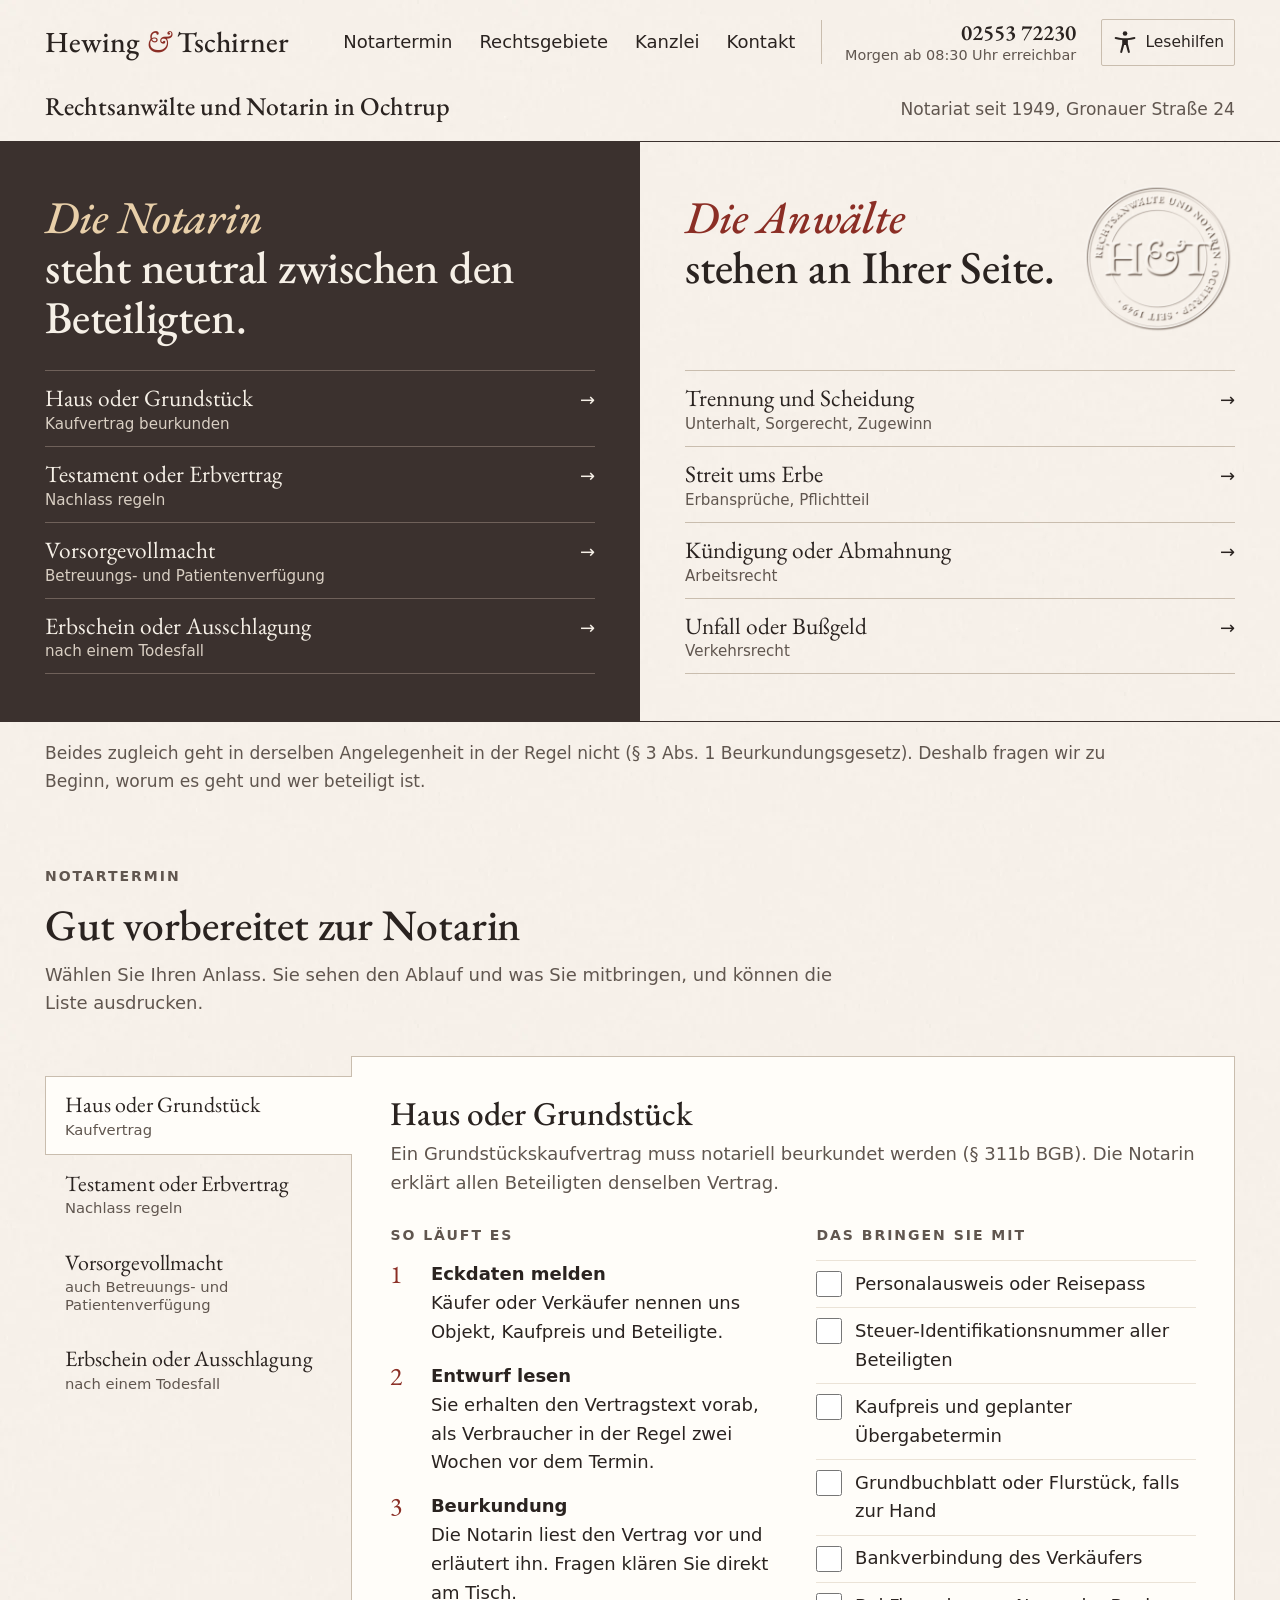
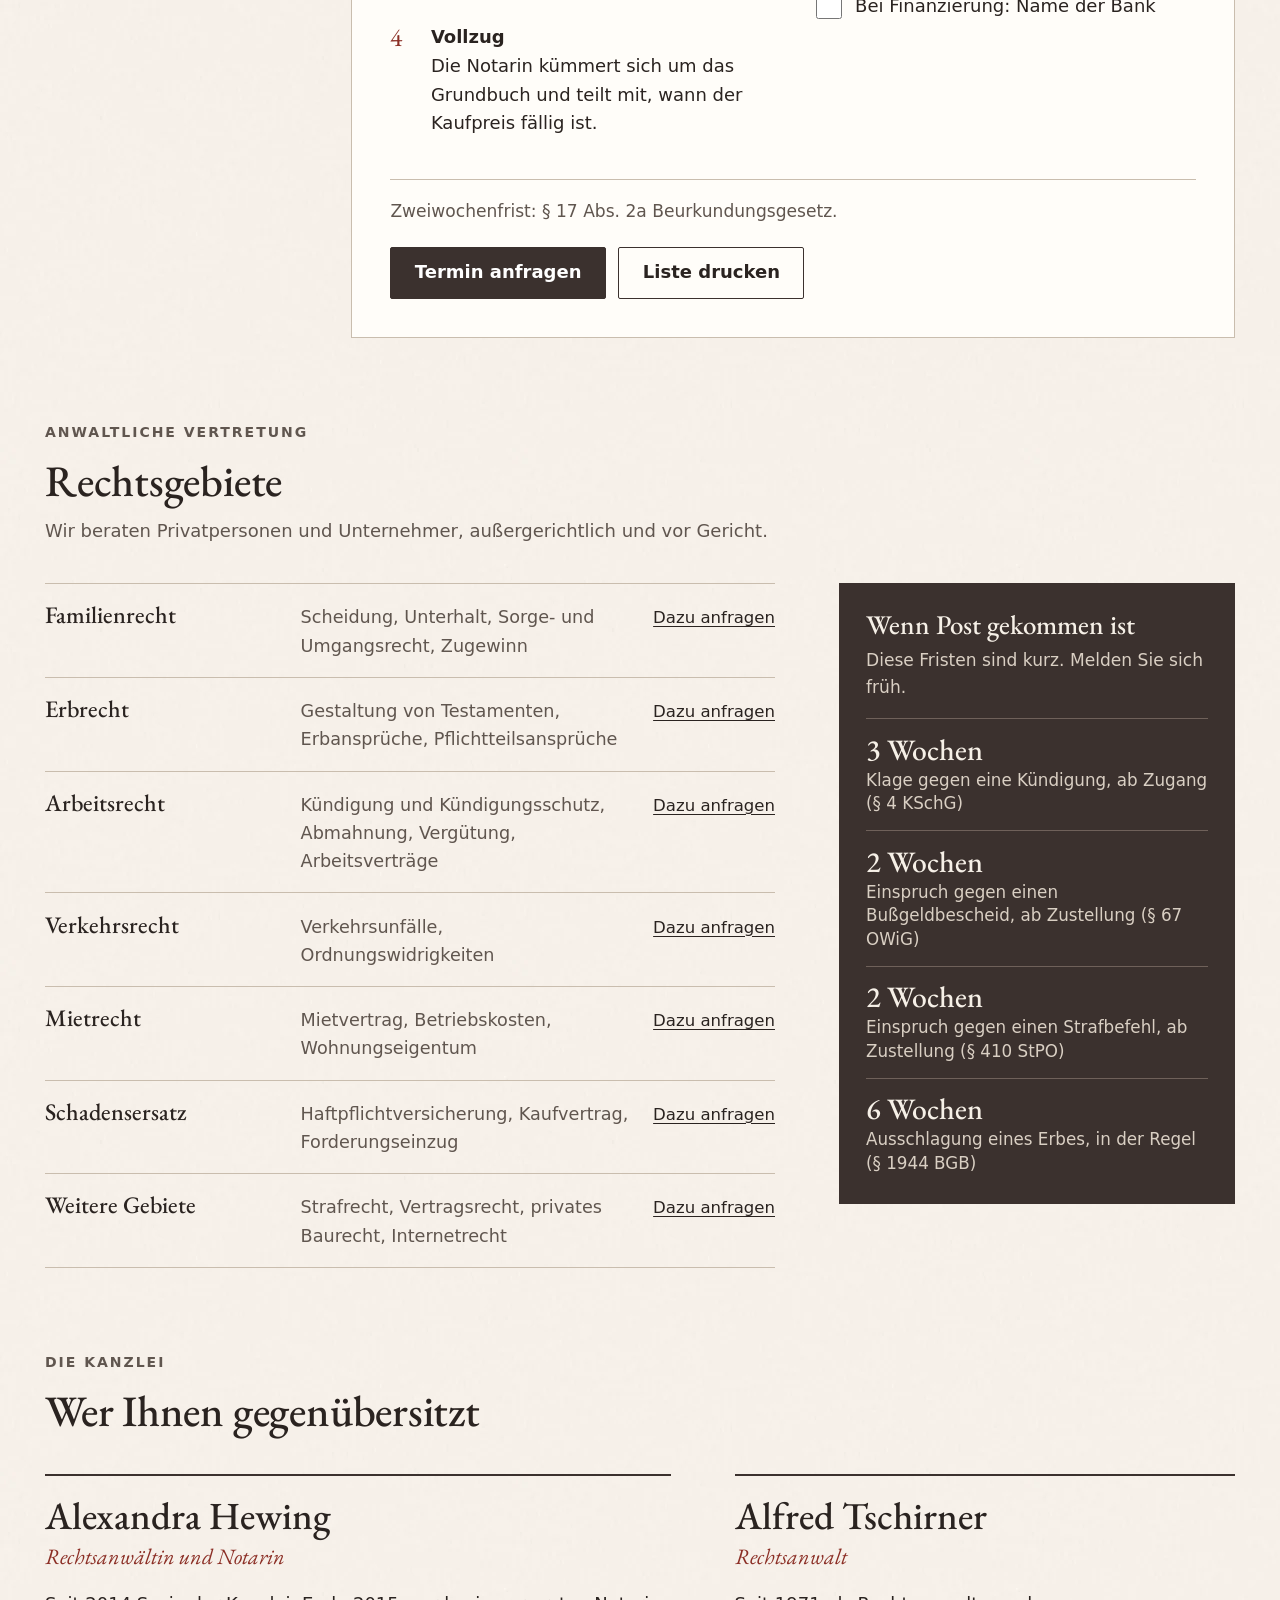
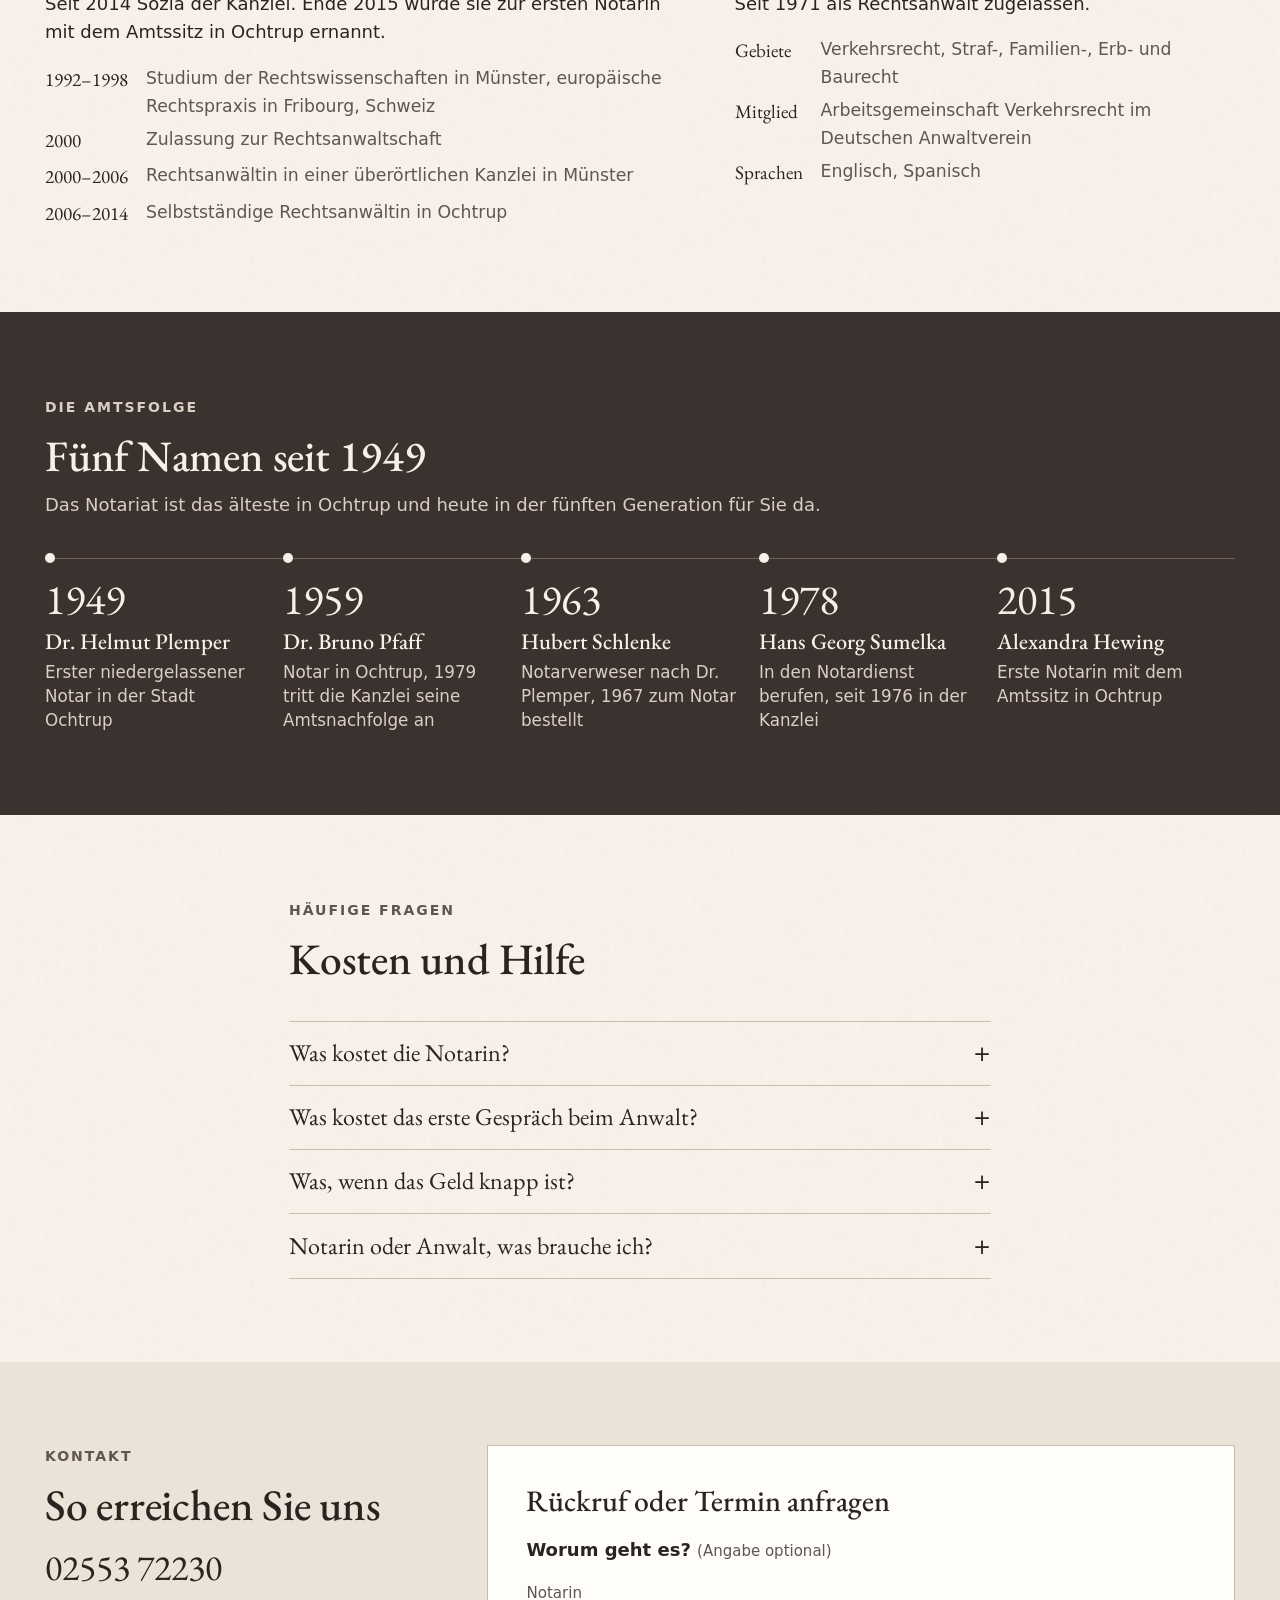
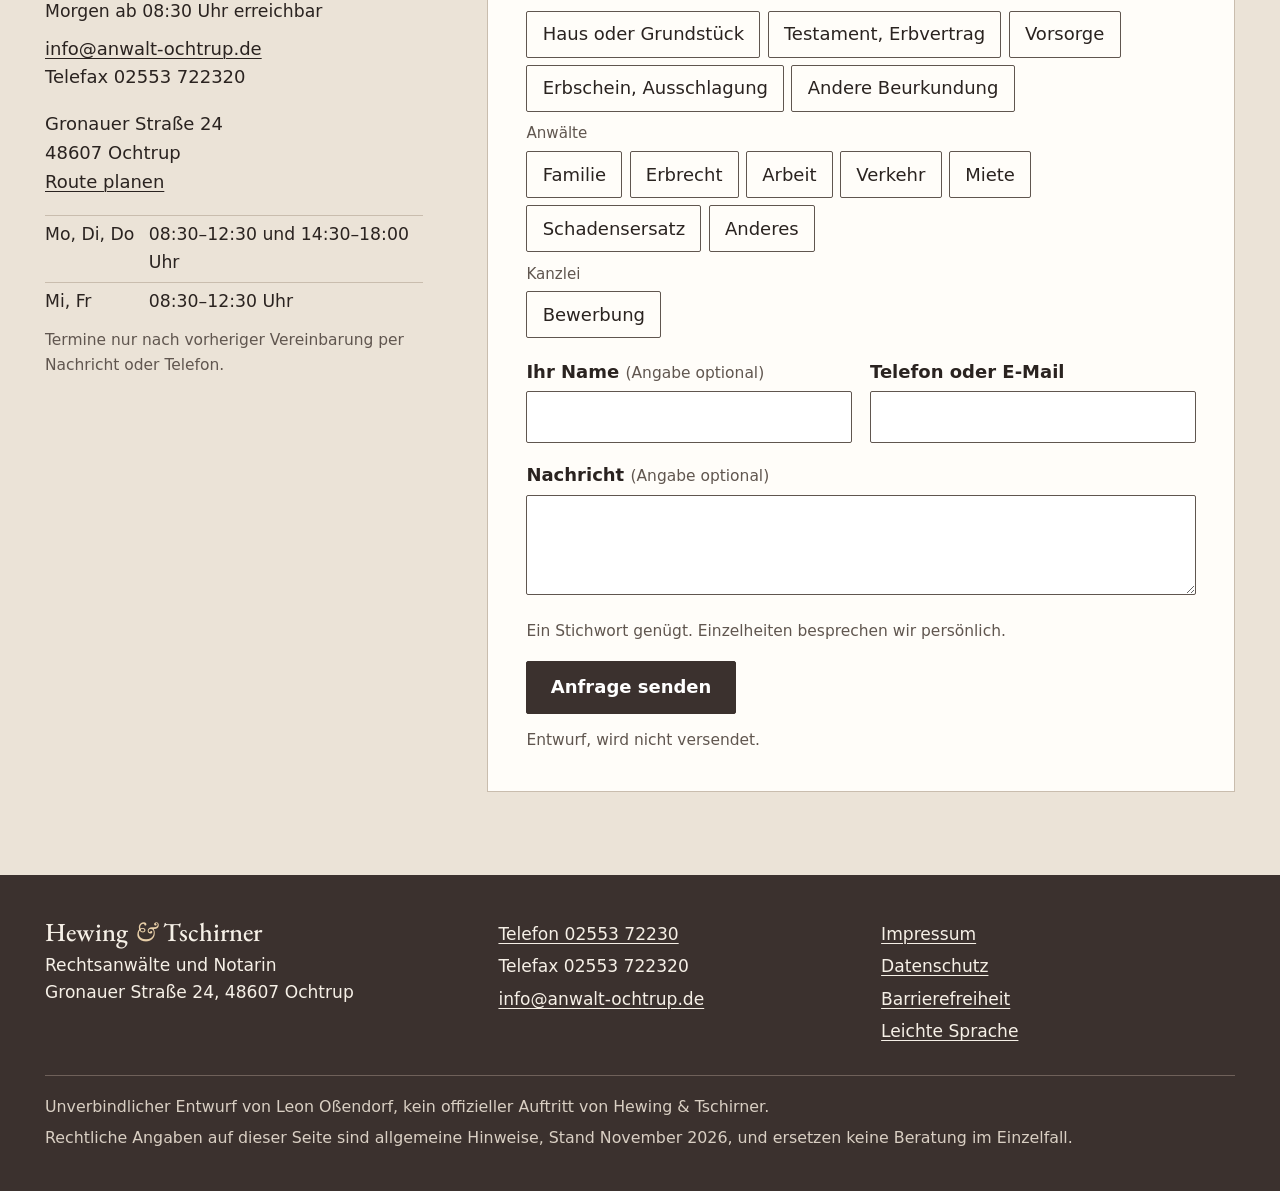
==== index.html @ 6baac864 "Entwurf Hewing & Tschirner Co-Authored-By: Claude Opus 5.5 <noreply@anthropic.com>" ====
<!doctype html>
<html lang="de-DE">
<head>
<meta charset="utf-8">
<meta name="viewport" content="width=device-width, initial-scale=1">
<title>Hewing &amp; Tschirner, Rechtsanwälte und Notarin in Ochtrup (Entwurf)</title>
<meta name="description" content="Unverbindlicher Website-Entwurf für Hewing und Tschirner, Rechtsanwälte und Notarin, Gronauer Straße 24 in Ochtrup.">
<meta name="robots" content="noindex,nofollow">
<link rel="icon" href="img/favicon.svg" type="image/svg+xml">
<link rel="preload" href="fonts/eb-garamond-var.woff2" as="font" type="font/woff2" crossorigin>
<link rel="stylesheet" href="css/site.css">
<script>document.documentElement.classList.add('js')</script>
</head>
<body>
<a class="skip" href="#inhalt">Zum Inhalt springen</a>
<header class="kopf">
  <div class="wrap kopf-innen">
    <a class="marke" href="#inhalt" aria-label="Hewing und Tschirner, zur Startseite">Hewing <i>&amp;</i> Tschirner</a>
    <button type="button" class="menu-knopf" aria-expanded="false" aria-controls="hauptmenue">Menü</button>
    <nav class="nav" id="hauptmenue" aria-label="Hauptmenü">
      <ul>
        <li><a href="#termin">Notartermin</a></li>
        <li><a href="#rechtsgebiete">Rechtsgebiete</a></li>
        <li><a href="#kanzlei">Kanzlei</a></li>
        <li><a href="#kontakt">Kontakt</a></li>
      </ul>
    </nav>
    <a class="kopf-kontakt" href="tel:+49255372230"><strong>02553 72230</strong><span data-status></span></a>
    <button type="button" class="hilfe-knopf" aria-expanded="false" aria-controls="lesehilfen" aria-label="Barrierefreiheit: Lesehilfen öffnen"><svg viewBox="0 0 24 24" aria-hidden="true" fill="currentColor"><circle cx="12" cy="4.2" r="2.1"/><path d="M3.6 7.3c-.5-.1-1 .2-1.1.7s.2 1 .7 1.1c2.2.6 4.3 1 6.2 1.1v3.3L7.6 21c-.1.5.2 1 .7 1.1.5.1 1-.2 1.1-.7l1.8-6.6h1.6l1.8 6.6c.1.5.6.8 1.1.7.5-.1.8-.6.7-1.1l-1.8-7.5v-3.3c1.9-.1 4-.5 6.2-1.1.5-.1.8-.6.7-1.1s-.6-.8-1.1-.7c-5.8 1.6-10.6 1.6-16.8 0z"/></svg><span class="wort klein">Lesehilfen</span></button>
  </div>
  <div class="hilfe-panel" id="lesehilfen" hidden>
    <h2>Lesehilfen</h2>
    <div class="hilfe-zeile"><span id="sg">Schriftgröße</span>
      <div class="stufen" role="group" aria-labelledby="sg">
        <button type="button" data-schrift="0" aria-pressed="true">A<span class="nur-vorleser"> normal</span></button>
        <button type="button" data-schrift="1" aria-pressed="false">A+<span class="nur-vorleser"> größer</span></button>
        <button type="button" data-schrift="2" aria-pressed="false">A++<span class="nur-vorleser"> am größten</span></button>
      </div>
    </div>
    <div class="hilfe-zeile"><span id="h1">Hoher Kontrast</span><button type="button" class="schalter" data-klasse="kontrast" aria-labelledby="h1" aria-pressed="false">Aus</button></div>
    <div class="hilfe-zeile"><span id="h2">Mehr Zeilenabstand</span><button type="button" class="schalter" data-klasse="luftig" aria-labelledby="h2" aria-pressed="false">Aus</button></div>
    <div class="hilfe-zeile"><span id="h3">Links hervorheben</span><button type="button" class="schalter" data-klasse="links" aria-labelledby="h3" aria-pressed="false">Aus</button></div>
    <div class="hilfe-zeile"><span id="h4">Bewegungen aus</span><button type="button" class="schalter" data-klasse="ruhig" aria-labelledby="h4" aria-pressed="false">Aus</button></div>
    <div class="hilfe-zeile"><span id="h5">Vorlesen</span><button type="button" class="schalter" data-vorlesen aria-labelledby="h5" aria-pressed="false">Aus</button></div>
    <div class="hilfe-links">
      <a href="leichte-sprache.html">Leichte Sprache</a>
      <a href="barrierefreiheit.html">Erklärung zur Barrierefreiheit</a>
    </div>
  </div>
</header>
<main id="inhalt" tabindex="-1">

<section aria-labelledby="start-h">
  <div class="wrap hero-kopf">
    <h1 id="start-h">Rechtsanwälte und Notarin in Ochtrup</h1>
    <p>Notariat seit 1949, Gronauer Straße 24</p>
  </div>
  <div class="tueren">
    <div class="tuer tuer-notarin">
      <h2><span class="rolle">Die Notarin</span> <span>steht neutral zwischen den Beteiligten.</span></h2>
      <ul class="wege">
        <li><a href="#termin" data-merkblatt="haus">Haus oder Grundstück<small>Kaufvertrag beurkunden</small></a></li>
        <li><a href="#termin" data-merkblatt="testament">Testament oder Erbvertrag<small>Nachlass regeln</small></a></li>
        <li><a href="#termin" data-merkblatt="vorsorge">Vorsorgevollmacht<small>Betreuungs- und Patientenverfügung</small></a></li>
        <li><a href="#termin" data-merkblatt="erbschein">Erbschein oder Ausschlagung<small>nach einem Todesfall</small></a></li>
      </ul>
    </div>
    <div class="tuer tuer-anwaelte">
      <img class="praegung" src="img/praegung.webp" alt="" width="640" height="640">
      <h2><span class="rolle">Die Anwälte</span> <span>stehen an Ihrer Seite.</span></h2>
      <ul class="wege">
        <li><a href="#g-familie">Trennung und Scheidung<small>Unterhalt, Sorgerecht, Zugewinn</small></a></li>
        <li><a href="#g-erbrecht">Streit ums Erbe<small>Erbansprüche, Pflichtteil</small></a></li>
        <li><a href="#g-arbeit">Kündigung oder Abmahnung<small>Arbeitsrecht</small></a></li>
        <li><a href="#g-verkehr">Unfall oder Bußgeld<small>Verkehrsrecht</small></a></li>
      </ul>
    </div>
  </div>
  <div class="wrap hero-fuss">
    <p>Beides zugleich geht in derselben Angelegenheit in der Regel nicht (§&nbsp;3 Abs.&nbsp;1 Beurkundungsgesetz). Deshalb fragen wir zu Beginn, worum es geht und wer beteiligt ist.</p>
  </div>
</section>

<section class="abschnitt" id="termin" aria-labelledby="termin-h" style="padding-top:clamp(2.2rem,4vw,3.4rem)">
  <div class="wrap">
    <div class="kopfzeile" data-zeigen>
      <p class="ueber">Notartermin</p>
      <h2 id="termin-h">Gut vorbereitet zur Notarin</h2>
      <p class="leise">Wählen Sie Ihren Anlass. Sie sehen den Ablauf und was Sie mitbringen, und können die Liste ausdrucken.</p>
    </div>
    <div class="termin" data-zeigen>
      <div class="reiter" role="tablist" aria-label="Anlass wählen" aria-orientation="vertical"><button type="button" role="tab" id="tab-haus" data-blatt="haus" aria-controls="blatt-haus" aria-selected="true">Haus oder Grundstück<small>Kaufvertrag</small></button><button type="button" role="tab" id="tab-testament" data-blatt="testament" aria-controls="blatt-testament" aria-selected="false">Testament oder Erbvertrag<small>Nachlass regeln</small></button><button type="button" role="tab" id="tab-vorsorge" data-blatt="vorsorge" aria-controls="blatt-vorsorge" aria-selected="false">Vorsorgevollmacht<small>auch Betreuungs- und Patientenverfügung</small></button><button type="button" role="tab" id="tab-erbschein" data-blatt="erbschein" aria-controls="blatt-erbschein" aria-selected="false">Erbschein oder Ausschlagung<small>nach einem Todesfall</small></button></div>
      <div><div class="blatt" id="blatt-haus" role="tabpanel" aria-labelledby="tab-haus" tabindex="0">
      <div class="druck-kopf"><b>Hewing &amp; Tschirner</b>Rechtsanwälte und Notarin, Gronauer Straße 24, 48607 Ochtrup, Telefon 02553 72230</div>
      <h3>Haus oder Grundstück</h3>
      <p class="leise">Ein Grundstückskaufvertrag muss notariell beurkundet werden (§ 311b BGB). Die Notarin erklärt allen Beteiligten denselben Vertrag.</p>
      <div class="blatt-teil">
        <div><h4>So läuft es</h4><ol class="schritte"><li><span><b>Eckdaten melden</b> Käufer oder Verkäufer nennen uns Objekt, Kaufpreis und Beteiligte.</span></li><li><span><b>Entwurf lesen</b> Sie erhalten den Vertragstext vorab, als Verbraucher in der Regel zwei Wochen vor dem Termin.</span></li><li><span><b>Beurkundung</b> Die Notarin liest den Vertrag vor und erläutert ihn. Fragen klären Sie direkt am Tisch.</span></li><li><span><b>Vollzug</b> Die Notarin kümmert sich um das Grundbuch und teilt mit, wann der Kaufpreis fällig ist.</span></li></ol></div>
        <div><h4>Das bringen Sie mit</h4><ul class="haken"><li><label><input type="checkbox"><span>Personalausweis oder Reisepass</span></label></li><li><label><input type="checkbox"><span>Steuer-Identifikationsnummer aller Beteiligten</span></label></li><li><label><input type="checkbox"><span>Kaufpreis und geplanter Übergabetermin</span></label></li><li><label><input type="checkbox"><span>Grundbuchblatt oder Flurstück, falls zur Hand</span></label></li><li><label><input type="checkbox"><span>Bankverbindung des Verkäufers</span></label></li><li><label><input type="checkbox"><span>Bei Finanzierung: Name der Bank</span></label></li></ul></div>
      </div>
      <div class="gut"><p class="leise">Zweiwochenfrist: § 17 Abs. 2a Beurkundungsgesetz.</p></div>
      <div class="blatt-knoepfe">
        <a class="knopf" href="#kontakt" data-wahl="haus">Termin anfragen</a>
        <button type="button" class="knopf zweit" data-drucken>Liste drucken</button>
      </div>
    </div>
<div class="blatt" id="blatt-testament" role="tabpanel" aria-labelledby="tab-testament" tabindex="0">
      <div class="druck-kopf"><b>Hewing &amp; Tschirner</b>Rechtsanwälte und Notarin, Gronauer Straße 24, 48607 Ochtrup, Telefon 02553 72230</div>
      <h3>Testament oder Erbvertrag</h3>
      <p class="leise">Die Notarin hält Ihren Willen klar und eindeutig fest und sorgt dafür, dass er im Erbfall gefunden wird.</p>
      <div class="blatt-teil">
        <div><h4>So läuft es</h4><ol class="schritte"><li><span><b>Vorgespräch</b> Sie schildern Familie, Vermögen und Wünsche.</span></li><li><span><b>Entwurf lesen</b> Sie erhalten den Text vorab und können in Ruhe Änderungen nennen.</span></li><li><span><b>Beurkundung</b> Die Notarin liest die Urkunde vor und erläutert sie.</span></li><li><span><b>Verwahrung</b> Die Urkunde kommt in die besondere amtliche Verwahrung und wird im Zentralen Testamentsregister erfasst.</span></li></ol></div>
        <div><h4>Das bringen Sie mit</h4><ul class="haken"><li><label><input type="checkbox"><span>Personalausweis oder Reisepass</span></label></li><li><label><input type="checkbox"><span>Namen, Geburtsdaten und Anschriften der Bedachten</span></label></li><li><label><input type="checkbox"><span>Frühere Testamente oder Erbverträge</span></label></li><li><label><input type="checkbox"><span>Ehevertrag, falls vorhanden</span></label></li><li><label><input type="checkbox"><span>Grober Überblick über das Vermögen</span></label></li><li><label><input type="checkbox"><span>Angaben zu Immobilien</span></label></li></ul></div>
      </div>
      <div class="gut"><p class="leise">Verwahrung: § 34 Beurkundungsgesetz.</p><p class="leise">Ein notarielles Testament kann beim Grundbuchamt den Erbschein ersetzen (§ 35 Abs. 1 Grundbuchordnung).</p></div>
      <div class="blatt-knoepfe">
        <a class="knopf" href="#kontakt" data-wahl="testament">Termin anfragen</a>
        <button type="button" class="knopf zweit" data-drucken>Liste drucken</button>
      </div>
    </div>
<div class="blatt" id="blatt-vorsorge" role="tabpanel" aria-labelledby="tab-vorsorge" tabindex="0">
      <div class="druck-kopf"><b>Hewing &amp; Tschirner</b>Rechtsanwälte und Notarin, Gronauer Straße 24, 48607 Ochtrup, Telefon 02553 72230</div>
      <h3>Vorsorgevollmacht</h3>
      <p class="leise">Sie bestimmen, wer für Sie entscheidet, falls Sie es selbst einmal nicht mehr können.</p>
      <div class="blatt-teil">
        <div><h4>So läuft es</h4><ol class="schritte"><li><span><b>Vorgespräch</b> Wer soll für Sie handeln, und in welchen Angelegenheiten?</span></li><li><span><b>Entwurf lesen</b> Sie erhalten den Text vorab.</span></li><li><span><b>Beurkundung</b> Die Notarin vergewissert sich, dass die Vollmacht Ihrem Willen entspricht.</span></li><li><span><b>Registrierung</b> Auf Wunsch wird die Vollmacht im Zentralen Vorsorgeregister eingetragen.</span></li></ol></div>
        <div><h4>Das bringen Sie mit</h4><ul class="haken"><li><label><input type="checkbox"><span>Personalausweis oder Reisepass</span></label></li><li><label><input type="checkbox"><span>Namen, Geburtsdaten und Anschriften der Bevollmächtigten</span></label></li><li><label><input type="checkbox"><span>Vorhandene Vollmachten oder Verfügungen</span></label></li><li><label><input type="checkbox"><span>Ihre Wünsche zur medizinischen Behandlung, wenn Sie eine Patientenverfügung möchten</span></label></li></ul></div>
      </div>
      <div class="gut"><p class="leise">Sie können nicht in die Kanzlei kommen? Sagen Sie es uns bei der Terminabsprache.</p></div>
      <div class="blatt-knoepfe">
        <a class="knopf" href="#kontakt" data-wahl="vorsorge">Termin anfragen</a>
        <button type="button" class="knopf zweit" data-drucken>Liste drucken</button>
      </div>
    </div>
<div class="blatt" id="blatt-erbschein" role="tabpanel" aria-labelledby="tab-erbschein" tabindex="0">
      <div class="druck-kopf"><b>Hewing &amp; Tschirner</b>Rechtsanwälte und Notarin, Gronauer Straße 24, 48607 Ochtrup, Telefon 02553 72230</div>
      <h3>Erbschein oder Ausschlagung</h3>
      <p class="leise">Nach einem Todesfall läuft eine Frist. Rufen Sie uns möglichst früh an, wir sagen Ihnen, was zu tun ist.</p><p class="frist-hinweis">Ein Erbe lässt sich nur binnen sechs Wochen ausschlagen, in Fällen mit Auslandsbezug binnen sechs Monaten. Die Frist beginnt in der Regel, sobald Sie vom Erbfall und vom Grund Ihrer Berufung wissen (§ 1944 BGB).</p>
      <div class="blatt-teil">
        <div><h4>So läuft es</h4><ol class="schritte"><li><span><b>Früh melden</b> Wir klären am Telefon, was Sie brauchen, und nennen den nächsten freien Termin.</span></li><li><span><b>Vorbereitung</b> Wir bereiten den Erbscheinsantrag oder die Ausschlagungserklärung vor.</span></li><li><span><b>Termin</b> Sie unterschreiben bei der Notarin.</span></li><li><span><b>Einreichung</b> Die Erklärung geht an das Nachlassgericht.</span></li></ol></div>
        <div><h4>Das bringen Sie mit</h4><ul class="haken"><li><label><input type="checkbox"><span>Personalausweis oder Reisepass</span></label></li><li><label><input type="checkbox"><span>Sterbeurkunde</span></label></li><li><label><input type="checkbox"><span>Testament oder Erbvertrag und Eröffnungsprotokoll, falls vorhanden</span></label></li><li><label><input type="checkbox"><span>Familienstammbuch oder Geburts- und Heiratsurkunden</span></label></li><li><label><input type="checkbox"><span>Aktenzeichen des Nachlassgerichts, falls vorhanden</span></label></li><li><label><input type="checkbox"><span>Überblick über den Nachlass</span></label></li></ul></div>
      </div>
      
      <div class="blatt-knoepfe">
        <a class="knopf" href="#kontakt" data-wahl="erbschein">Termin anfragen</a>
        <button type="button" class="knopf zweit" data-drucken>Liste drucken</button>
      </div>
    </div></div>
    </div>
  </div>
</section>

<section class="abschnitt" id="rechtsgebiete" aria-labelledby="rg-h" style="padding-top:0">
  <div class="wrap">
    <div class="kopfzeile" data-zeigen>
      <p class="ueber">Anwaltliche Vertretung</p>
      <h2 id="rg-h">Rechtsgebiete</h2>
      <p class="leise">Wir beraten Privatpersonen und Unternehmer, außergerichtlich und vor Gericht.</p>
    </div>
    <div class="gebiete-raster">
      <ul class="gebiete" data-zeigen><li id="g-familie"><h3>Familienrecht</h3><p>Scheidung, Unterhalt, Sorge- und Umgangsrecht, Zugewinn</p><a href="#kontakt" data-wahl="familie">Dazu anfragen</a></li>
<li id="g-erbrecht"><h3>Erbrecht</h3><p>Gestaltung von Testamenten, Erbansprüche, Pflichtteilsansprüche</p><a href="#kontakt" data-wahl="erbrecht">Dazu anfragen</a></li>
<li id="g-arbeit"><h3>Arbeitsrecht</h3><p>Kündigung und Kündigungsschutz, Abmahnung, Vergütung, Arbeitsverträge</p><a href="#kontakt" data-wahl="arbeit">Dazu anfragen</a></li>
<li id="g-verkehr"><h3>Verkehrsrecht</h3><p>Verkehrsunfälle, Ordnungswidrigkeiten</p><a href="#kontakt" data-wahl="verkehr">Dazu anfragen</a></li>
<li id="g-miete"><h3>Mietrecht</h3><p>Mietvertrag, Betriebskosten, Wohnungseigentum</p><a href="#kontakt" data-wahl="miete">Dazu anfragen</a></li>
<li id="g-schaden"><h3>Schadensersatz</h3><p>Haftpflichtversicherung, Kaufvertrag, Forderungseinzug</p><a href="#kontakt" data-wahl="schaden">Dazu anfragen</a></li>
<li id="g-weitere"><h3>Weitere Gebiete</h3><p>Strafrecht, Vertragsrecht, privates Baurecht, Internetrecht</p><a href="#kontakt" data-wahl="weitere">Dazu anfragen</a></li></ul>
      <div class="fristen" data-zeigen>
        <h3 id="f-h">Wenn Post gekommen ist</h3>
        <p>Diese Fristen sind kurz. Melden Sie sich früh.</p>
        <ul>
          <li><b>3 Wochen</b><span>Klage gegen eine Kündigung, ab Zugang (§&nbsp;4 KSchG)</span></li>
          <li><b>2 Wochen</b><span>Einspruch gegen einen Bußgeldbescheid, ab Zustellung (§&nbsp;67 OWiG)</span></li>
          <li><b>2 Wochen</b><span>Einspruch gegen einen Strafbefehl, ab Zustellung (§&nbsp;410 StPO)</span></li>
          <li><b>6 Wochen</b><span>Ausschlagung eines Erbes, in der Regel (§&nbsp;1944 BGB)</span></li>
        </ul>
      </div>
    </div>
  </div>
</section>

<section class="abschnitt" id="kanzlei" aria-labelledby="ka-h" style="padding-top:0">
  <div class="wrap">
    <div class="kopfzeile" data-zeigen>
      <p class="ueber">Die Kanzlei</p>
      <h2 id="ka-h">Wer Ihnen gegenübersitzt</h2>
    </div>
    <div class="personen">
      <article class="person" data-zeigen>
        <h3>Alexandra Hewing</h3>
        <p class="amt">Rechtsanwältin und Notarin</p>
        <p>Seit 2014 Sozia der Kanzlei. Ende 2015 wurde sie zur ersten Notarin mit dem Amtssitz in Ochtrup ernannt.</p>
        <dl>
          <dt>1992–1998</dt><dd>Studium der Rechtswissenschaften in Münster, europäische Rechtspraxis in Fribourg, Schweiz</dd>
          <dt>2000</dt><dd>Zulassung zur Rechtsanwaltschaft</dd>
          <dt>2000–2006</dt><dd>Rechtsanwältin in einer überörtlichen Kanzlei in Münster</dd>
          <dt>2006–2014</dt><dd>Selbstständige Rechtsanwältin in Ochtrup</dd>
        </dl>
      </article>
      <article class="person" data-zeigen>
        <h3>Alfred Tschirner</h3>
        <p class="amt">Rechtsanwalt</p>
        <p>Seit 1971 als Rechtsanwalt zugelassen.</p>
        <dl>
          <dt>Gebiete</dt><dd>Verkehrsrecht, Straf-, Familien-, Erb- und Baurecht</dd>
          <dt>Mitglied</dt><dd>Arbeitsgemeinschaft Verkehrsrecht im Deutschen Anwaltverein</dd>
          <dt>Sprachen</dt><dd>Englisch, Spanisch</dd>
        </dl>
      </article>
    </div>
  </div>
</section>

<section class="abschnitt dunkel" aria-labelledby="af-h">
  <div class="wrap">
    <div class="kopfzeile" data-zeigen>
      <p class="ueber">Die Amtsfolge</p>
      <h2 id="af-h">Fünf Namen seit 1949</h2>
      <p class="leise">Das Notariat ist das älteste in Ochtrup und heute in der fünften Generation für Sie da.</p>
    </div>
    <ol class="folge" data-zeigen>
      <li><time datetime="1949">1949</time><b>Dr. Helmut Plemper</b><span>Erster niedergelassener Notar in der Stadt Ochtrup</span></li>
      <li><time datetime="1959">1959</time><b>Dr. Bruno Pfaff</b><span>Notar in Ochtrup, 1979 tritt die Kanzlei seine Amtsnachfolge an</span></li>
      <li><time datetime="1963">1963</time><b>Hubert Schlenke</b><span>Notarverweser nach Dr. Plemper, 1967 zum Notar bestellt</span></li>
      <li><time datetime="1978">1978</time><b>Hans Georg Sumelka</b><span>In den Notardienst berufen, seit 1976 in der Kanzlei</span></li>
      <li><time datetime="2015">2015</time><b>Alexandra Hewing</b><span>Erste Notarin mit dem Amtssitz in Ochtrup</span></li>
    </ol>
  </div>
</section>

<section class="abschnitt" id="kosten" aria-labelledby="ko-h">
  <div class="wrap eng">
    <div class="kopfzeile" data-zeigen>
      <p class="ueber">Häufige Fragen</p>
      <h2 id="ko-h">Kosten und Hilfe</h2>
    </div>
    <div class="fragen" data-zeigen>
      <details>
        <summary>Was kostet die Notarin?</summary>
        <div class="antwort"><p>Die Gebühren sind gesetzlich festgelegt und richten sich nach dem Wert der Sache. Sie gelten für alle Notare in Deutschland gleich, Vereinbarungen über die Höhe sind unwirksam (§&nbsp;125 Gerichts- und Notarkostengesetz). Vor dem Termin nennen wir Ihnen gern den voraussichtlichen Betrag.</p></div>
      </details>
      <details>
        <summary>Was kostet das erste Gespräch beim Anwalt?</summary>
        <div class="antwort"><p>Für Verbraucher höchstens 190 Euro zuzüglich Umsatzsteuer, wenn nichts anderes vereinbart ist (§&nbsp;34 Rechtsanwaltsvergütungsgesetz). Die Höhe sprechen wir vorab mit Ihnen ab.</p></div>
      </details>
      <details>
        <summary>Was, wenn das Geld knapp ist?</summary>
        <div class="antwort">
          <p>Bei geringem Einkommen gibt es Beratungshilfe. Der Eigenanteil beträgt 15 Euro, er kann erlassen werden. Für ein Gerichtsverfahren gibt es Prozess- oder Verfahrenskostenhilfe.</p>
          <p><a href="https://www.justiz.de/service/formular/dateien/agI1.pdf">Antrag auf Beratungshilfe (PDF, Justizportal)</a><br>
          <a href="https://service.justiz.de/prozesskostenhilfe/formular-ausfuellen">Prozesskostenhilfe online ausfüllen (Justizportal)</a><br>
          <a href="https://www.justiz.de/service/formular/dateien/zp1a.pdf">Erklärung zur Prozesskostenhilfe (PDF, Justizportal)</a></p>
        </div>
      </details>
      <details>
        <summary>Notarin oder Anwalt, was brauche ich?</summary>
        <div class="antwort"><p>Soll etwas beurkundet werden, etwa ein Grundstückskauf, ist die Notarin zuständig. Sie berät alle Beteiligten neutral. Geht es um Ihre eigenen Interessen gegenüber einer anderen Seite, vertritt Sie ein Anwalt. Am Telefon klären wir in wenigen Minuten, was für Sie passt.</p></div>
      </details>
    </div>
  </div>
</section>

<section class="abschnitt kontakt-teil" id="kontakt" aria-labelledby="ko2-h">
  <div class="wrap kontakt-raster">
    <div class="kontakt-daten" data-zeigen>
      <p class="ueber">Kontakt</p>
      <h2 id="ko2-h">So erreichen Sie uns</h2>
      <a class="tel-gross" href="tel:+49255372230">02553 72230</a>
      <p class="status" data-status></p>
      <p><a href="mailto:info@anwalt-ochtrup.de">info@anwalt-ochtrup.de</a><br>Telefax 02553 722320</p>
      <p>Gronauer Straße 24<br>48607 Ochtrup<br><a href="https://www.google.com/maps/dir/?api=1&amp;destination=Gronauer+Stra%C3%9Fe+24%2C+48607+Ochtrup">Route planen</a></p>
      <table class="zeiten">
        <caption class="nur-vorleser">Öffnungszeiten</caption>
        <tr data-tag="1,2,4"><th scope="row">Mo, Di, Do</th><td>08:30–12:30 und 14:30–18:00 Uhr</td></tr>
        <tr data-tag="3,5"><th scope="row">Mi, Fr</th><td>08:30–12:30 Uhr</td></tr>
      </table>
      <p class="leise klein">Termine nur nach vorheriger Vereinbarung per Nachricht oder Telefon.</p>
    </div>
    <form class="formular" data-demo novalidate data-zeigen>
      <h3>Rückruf oder Termin anfragen</h3>
      <fieldset>
        <legend>Worum geht es? <small class="leise" style="font-weight:400">(Angabe optional)</small></legend>
        <span class="gruppe-name">Notarin</span><div class="chips"><label><input type="radio" name="anliegen" value="haus"><span>Haus oder Grundstück</span></label><label><input type="radio" name="anliegen" value="testament"><span>Testament, Erbvertrag</span></label><label><input type="radio" name="anliegen" value="vorsorge"><span>Vorsorge</span></label><label><input type="radio" name="anliegen" value="erbschein"><span>Erbschein, Ausschlagung</span></label><label><input type="radio" name="anliegen" value="notar-sonst"><span>Andere Beurkundung</span></label></div>
        <span class="gruppe-name">Anwälte</span><div class="chips"><label><input type="radio" name="anliegen" value="familie"><span>Familie</span></label><label><input type="radio" name="anliegen" value="erbrecht"><span>Erbrecht</span></label><label><input type="radio" name="anliegen" value="arbeit"><span>Arbeit</span></label><label><input type="radio" name="anliegen" value="verkehr"><span>Verkehr</span></label><label><input type="radio" name="anliegen" value="miete"><span>Miete</span></label><label><input type="radio" name="anliegen" value="schaden"><span>Schadensersatz</span></label><label><input type="radio" name="anliegen" value="weitere"><span>Anderes</span></label></div>
        <span class="gruppe-name">Kanzlei</span><div class="chips"><label><input type="radio" name="anliegen" value="bewerbung"><span>Bewerbung</span></label></div>
      </fieldset>
      <div class="zwei">
        <div class="feld"><label for="f-name">Ihr Name <small>(Angabe optional)</small></label><input id="f-name" name="name" type="text" autocomplete="name"></div>
        <div class="feld"><label for="f-kontakt">Telefon oder E-Mail</label><input id="f-kontakt" name="kontakt" type="text" autocomplete="email" required aria-required="true"></div>
      </div>
      <div class="feld"><label for="f-text">Nachricht <small>(Angabe optional)</small></label><textarea id="f-text" name="nachricht" aria-describedby="f-text-h"></textarea>
        <p class="demo-hinweis" id="f-text-h">Ein Stichwort genügt. Einzelheiten besprechen wir persönlich.</p></div>
      <p class="fehler" role="alert" hidden></p>
      <button class="knopf" type="submit">Anfrage senden</button>
      <p class="demo-hinweis">Entwurf, wird nicht versendet.</p>
    </form>
  </div>
</section>
</main>
<footer class="fuss">
  <div class="wrap">
    <div class="fuss-raster">
      <div>
        <a class="marke" href="index.html">Hewing <i>&amp;</i> Tschirner</a>
        <p>Rechtsanwälte und Notarin<br>Gronauer Straße 24, 48607 Ochtrup</p>
      </div>
      <ul>
        <li><a href="tel:+49255372230">Telefon 02553 72230</a></li>
        <li>Telefax 02553 722320</li>
        <li><a href="mailto:info@anwalt-ochtrup.de">info@anwalt-ochtrup.de</a></li>
      </ul>
      <ul>
        <li><a href="impressum.html">Impressum</a></li>
        <li><a href="datenschutz.html">Datenschutz</a></li>
        <li><a href="barrierefreiheit.html">Barrierefreiheit</a></li>
        <li><a href="leichte-sprache.html">Leichte Sprache</a></li>
      </ul>
    </div>
    <div class="entwurf-zeile">
      <p>Unverbindlicher Entwurf von Leon Oßendorf, kein offizieller Auftritt von Hewing &amp; Tschirner.</p>
      <p>Rechtliche Angaben auf dieser Seite sind allgemeine Hinweise, Stand November 2026, und ersetzen keine Beratung im Einzelfall.</p>
    </div>
  </div>
</footer>
<nav class="daumen" aria-label="Schnellzugriff">
  <a href="tel:+49255372230">Anrufen</a>
  <a href="index.html#kontakt">Anfrage</a>
</nav>
<script src="js/site.js"></script>
</body>
</html>
---- css/site.css ----
/* Hewing & Tschirner, Entwurf. Schriften liegen lokal, kein Dienst von außen. */
@font-face{font-family:"EB Garamond";src:url(../fonts/eb-garamond-var.woff2) format("woff2");font-weight:400 800;font-style:normal;font-display:swap}
@font-face{font-family:"EB Garamond";src:url(../fonts/eb-garamond-var-italic.woff2) format("woff2");font-weight:400 800;font-style:italic;font-display:swap}
@font-face{font-family:"Source Sans 3";src:url(../fonts/source-sans-3-latin-wght-normal.woff2) format("woff2");font-weight:200 900;font-style:normal;font-display:swap}

:root{
  --papier:#f6f1e9; --papier-2:#ebe3d7; --weiss:#fffdf9;
  --tinte:#2a2320; --umbra:#3b312e; --umbra-2:#4c403b;
  --grau:#60564f; --linie:#c9bdae; --siegel:#8b2e25;
  --auf-dunkel:#f6f0e7; --auf-dunkel-2:#d9cfc3; --linie-dunkel:#6f615a;
  --serif:"EB Garamond",Georgia,"Times New Roman",serif;
  --sans:"Source Sans 3","Segoe UI",system-ui,sans-serif;
  --breit:74rem; --rand:clamp(1.15rem,4vw,2.5rem);
  --zeile:1.6;
}
html.kontrast{
  --papier:#fff; --papier-2:#fff; --weiss:#fff; --tinte:#000; --umbra:#000; --umbra-2:#000;
  --grau:#000; --linie:#000; --siegel:#7a1a12; --auf-dunkel:#fff; --auf-dunkel-2:#fff; --linie-dunkel:#fff;
}
html.luftig{--zeile:1.95}
html.schrift-1{font-size:125%}
html.schrift-2{font-size:143.75%}

*{box-sizing:border-box}
html{font-size:112.5%;-webkit-text-size-adjust:100%;scroll-behavior:smooth;scroll-padding-top:1rem}
body{margin:0;font-family:var(--sans);line-height:var(--zeile);color:var(--tinte);background:var(--papier) url(../img/papier.webp);overflow-wrap:break-word}
html.kontrast body{background-image:none}
h1,h2,h3{font-family:var(--serif);font-weight:500;line-height:1.14;margin:0}
h2{font-size:clamp(1.9rem,3.4vw,2.7rem);letter-spacing:-.005em}
h3{font-size:1.45rem}
p{margin:0 0 1em}
ul,ol{margin:0;padding:0;list-style:none}
a{color:inherit;text-underline-offset:.18em;text-decoration-thickness:1px}
html.links a:not(.knopf){text-decoration:underline!important;text-decoration-thickness:2px!important;font-weight:600}
img,svg{max-width:100%;display:block}
button,input,textarea{font:inherit;color:inherit}
:focus-visible{outline:3px solid var(--siegel);outline-offset:3px;border-radius:2px}
.dunkel :focus-visible,.tuer-notarin :focus-visible{outline-color:#f2d9b6}
.wrap{max-width:var(--breit);margin:0 auto;padding:0 var(--rand)}
.eng{max-width:44rem}
.leise{color:var(--grau)}
.klein{font-size:.86rem}
.ueber{font-family:var(--sans);font-size:.78rem;font-weight:600;letter-spacing:.14em;text-transform:uppercase;color:var(--grau);margin:0 0 .7rem}
.skip{position:absolute;left:1rem;top:-5rem;background:var(--umbra);color:#fff;padding:.7rem 1rem;z-index:50}
.skip:focus{top:1rem}
.nur-vorleser{position:absolute;width:1px;height:1px;overflow:hidden;clip:rect(0 0 0 0);white-space:nowrap}

/* Kopf */
.kopf{position:relative;z-index:20}
.kopf-innen{display:flex;align-items:center;gap:1.4rem;padding-block:1.05rem}
.marke{text-decoration:none;font-family:var(--serif);font-size:1.62rem;font-weight:500;line-height:1;white-space:nowrap}
.marke i{font-weight:400;color:var(--siegel);padding:0 .04em}
.nav{margin-left:auto}
.nav ul{display:flex;gap:1.5rem}
.nav a{text-decoration:none;padding:.5rem 0;display:block;background:linear-gradient(currentColor,currentColor) 0 100%/0 1px no-repeat;transition:background-size .3s ease}
.nav a:hover{background-size:100% 1px}
.kopf-kontakt{display:flex;flex-direction:column;align-items:flex-end;line-height:1.2;text-decoration:none;padding-left:1.3rem;border-left:1px solid var(--linie)}
.kopf-kontakt strong{font-family:var(--serif);font-size:1.22rem;font-weight:600;white-space:nowrap}
.kopf-kontakt span{font-size:.8rem;color:var(--grau);white-space:nowrap}
.hilfe-knopf,.menu-knopf{min-height:2.6rem;display:inline-flex;align-items:center;gap:.4rem;background:none;border:1px solid var(--linie);padding:.3rem .55rem;cursor:pointer;border-radius:2px;transition:background .2s}
.hilfe-knopf:hover,.menu-knopf:hover{background:var(--papier-2)}
.hilfe-knopf svg{width:1.45rem;height:1.45rem}
.menu-knopf{display:none}

/* Einstellungen zum Lesen */
.hilfe-panel{position:absolute;right:max(var(--rand),calc((100vw - var(--breit))/2 + var(--rand)));top:calc(100% - .2rem);width:min(23rem,calc(100vw - 2.3rem));background:var(--weiss);border:1px solid var(--tinte);padding:1.1rem 1.2rem;z-index:30;box-shadow:0 14px 34px rgba(42,35,32,.2)}
.hilfe-panel h2{font-size:1.3rem;margin-bottom:.7rem}
.hilfe-zeile{display:flex;justify-content:space-between;align-items:center;gap:.8rem;padding:.42rem 0;border-top:1px solid var(--linie)}
.stufen{display:flex;gap:.25rem}
.stufen button,.schalter{min-height:2.5rem;min-width:2.75rem;background:var(--papier);border:1px solid var(--grau);cursor:pointer;border-radius:2px}
.stufen button[aria-pressed=true],.schalter[aria-pressed=true]{background:var(--umbra);color:#fff;border-color:var(--umbra)}
.schalter{padding:0 .7rem}
.hilfe-links{display:flex;flex-direction:column;gap:.25rem;margin-top:.7rem;padding-top:.6rem;border-top:1px solid var(--linie)}

/* Erster Bildschirm: zwei Türen */
.hero-kopf{display:flex;justify-content:space-between;align-items:baseline;gap:1rem;flex-wrap:wrap;padding-block:.4rem 1rem}
.hero-kopf h1{font-size:clamp(1.3rem,2vw,1.6rem);font-weight:500}
.hero-kopf p{margin:0;color:var(--grau);font-size:.95rem}
.tueren{display:grid;grid-template-columns:1fr 1fr;border-block:1px solid var(--umbra)}
.tuer{padding:clamp(1.8rem,4vw,3.4rem) var(--rand) clamp(1.8rem,3.6vw,3rem);position:relative;min-width:0}
.tuer-notarin{background:var(--umbra);color:var(--auf-dunkel);padding-left:max(var(--rand),calc((100vw - var(--breit))/2 + var(--rand)))}
.tuer-anwaelte{padding-right:max(var(--rand),calc((100vw - var(--breit))/2 + var(--rand)))}
.tuer h2{font-size:clamp(2.05rem,3.55vw,3.1rem);font-weight:500;line-height:1.1;margin-bottom:1.5rem;max-width:12.5em;min-height:3.3em}
.tuer h2 span{display:block}
.tuer h2 .rolle{font-style:italic;color:var(--siegel)}
.tuer-notarin h2 .rolle{color:#e8cfa9}
html.kontrast .tuer-notarin h2 .rolle{color:#fff}
.tuer-anwaelte h2{padding-right:9.2rem}
.praegung{position:absolute;right:max(var(--rand),calc((100vw - var(--breit))/2 + var(--rand)));top:clamp(1.4rem,3vw,2.6rem);width:8.6rem;height:8.6rem;pointer-events:none}
html.kontrast .praegung{display:none}
.wege a{display:grid;grid-template-columns:1fr auto;gap:.15rem 1rem;align-items:baseline;padding:.72rem 0;min-height:3rem;text-decoration:none;border-top:1px solid var(--linie);font-family:var(--serif);font-size:1.3rem;line-height:1.2}
.tuer-notarin .wege a{border-color:var(--linie-dunkel)}
.wege li:last-child a{border-bottom:1px solid var(--linie)}
.tuer-notarin .wege li:last-child a{border-color:var(--linie-dunkel)}
.wege a::after{content:"\2192";font-family:var(--sans);font-size:1rem;grid-row:1;grid-column:2;transition:transform .28s ease}
.wege a:hover::after{transform:translateX(.3rem)}
.wege small{grid-column:1;font-family:var(--sans);font-size:.84rem;color:var(--grau)}
.tuer-notarin .wege small{color:var(--auf-dunkel-2)}
.hero-fuss{padding-block:1.05rem}
.hero-fuss p{margin:0;max-width:62rem;font-size:.95rem;color:var(--grau)}

/* Abschnitte */
.abschnitt{padding-block:clamp(3.2rem,6.5vw,5.6rem)}
.kopfzeile{max-width:46rem;margin-bottom:2.1rem}
.kopfzeile h2{margin-bottom:.6rem}
.kopfzeile p:last-child{margin-bottom:0}

/* Notartermin */
.termin{display:grid;grid-template-columns:17rem minmax(0,1fr);align-items:start}
.reiter{display:flex;flex-direction:column;padding-top:1.1rem}
.reiter button{all:unset;box-sizing:border-box;cursor:pointer;display:block;padding:.85rem 1.05rem;font-family:var(--serif);font-size:1.22rem;line-height:1.2;border:1px solid transparent;border-right:0;transition:background .2s;margin-right:-1px}
.reiter button small{display:block;font-family:var(--sans);font-size:.82rem;color:var(--grau);margin-top:.12rem}
.reiter button:hover{background:var(--papier-2)}
.reiter button[aria-selected=true]{background:var(--weiss);border-color:var(--linie);position:relative;z-index:2}
.reiter button:focus-visible{outline:3px solid var(--siegel);outline-offset:-3px}
.blatt{background:var(--weiss);border:1px solid var(--linie);padding:clamp(1.3rem,3vw,2.5rem);min-width:0}
.blatt+.blatt{margin-top:1.2rem}
.js .blatt[hidden]{display:none}
.blatt h3{font-size:1.85rem;margin-bottom:.35rem}
.blatt-teil{display:grid;grid-template-columns:1fr 1fr;gap:1.8rem 2.6rem;margin-top:1.5rem}
.blatt h4{font-family:var(--sans);font-size:.78rem;letter-spacing:.14em;text-transform:uppercase;font-weight:600;color:var(--grau);margin:0 0 .75rem}
.schritte{counter-reset:s}
.schritte li{counter-increment:s;display:grid;grid-template-columns:1.9rem 1fr;gap:.1rem .35rem;padding-bottom:.85rem}
.schritte li::before{content:counter(s);font-family:var(--serif);font-size:1.42rem;line-height:1.15;color:var(--siegel)}
.schritte b{font-weight:600;display:block}
.haken li{border-top:1px solid var(--papier-2)}
.haken label{display:grid;grid-template-columns:1.6rem 1fr;gap:.55rem;padding:.48rem 0;cursor:pointer;align-items:start}
.haken input{width:1.45rem;height:1.45rem;margin:.08rem 0 0;accent-color:var(--umbra)}
.gut{margin-top:1.4rem;padding-top:1rem;border-top:1px solid var(--linie);font-size:.95rem}
.gut p{margin-bottom:.45rem}
.blatt-knoepfe{display:flex;flex-wrap:wrap;gap:.7rem;margin-top:1.2rem}
.frist-hinweis{border-left:3px solid var(--siegel);padding:.15rem 0 .15rem .9rem;margin:.8rem 0 0}
.druck-kopf{display:none}

/* Knöpfe */
.knopf{display:inline-flex;align-items:center;justify-content:center;min-height:2.9rem;padding:.55rem 1.3rem;background:var(--umbra);color:#fff;border:1px solid var(--umbra);text-decoration:none;cursor:pointer;border-radius:2px;font-weight:600;transition:background .22s,color .22s}
.knopf:hover{background:var(--siegel);border-color:var(--siegel)}
.knopf.zweit{background:transparent;color:var(--tinte)}
.knopf.zweit:hover{background:var(--papier-2);border-color:var(--umbra);color:var(--tinte)}

/* Rechtsgebiete */
.gebiete-raster{display:grid;grid-template-columns:minmax(0,1fr) 22rem;gap:clamp(2rem,5vw,4.5rem);align-items:start}
.gebiete li{padding:.95rem 0;border-top:1px solid var(--linie);display:grid;grid-template-columns:minmax(0,13rem) minmax(0,1fr) auto;gap:.3rem 1.2rem;align-items:baseline;transition:background .3s}
.gebiete li:last-child{border-bottom:1px solid var(--linie)}
.gebiete li:target{background:var(--papier-2);box-shadow:-.6rem 0 0 var(--papier-2),.6rem 0 0 var(--papier-2)}
.gebiete h3{font-size:1.32rem}
.gebiete p{margin:0;font-size:.98rem;color:var(--grau)}
.gebiete a{white-space:nowrap;font-size:.92rem}
.fristen{background:var(--umbra);color:var(--auf-dunkel);padding:1.5rem 1.5rem .8rem}
.fristen h3{font-size:1.5rem;margin-bottom:.3rem}
.fristen>p{font-size:.95rem;color:var(--auf-dunkel-2)}
.fristen li{padding:.8rem 0;border-top:1px solid var(--linie-dunkel)}
.fristen b{display:block;font-family:var(--serif);font-weight:500;font-size:1.65rem;line-height:1.1}
.fristen span{display:block;font-size:.93rem;color:var(--auf-dunkel-2);line-height:1.4;margin-top:.15rem}

/* Personen */
.personen{display:grid;grid-template-columns:1.25fr 1fr;gap:clamp(2rem,5vw,4.5rem)}
.person{border-top:2px solid var(--umbra);padding-top:1rem}
.person h3{font-size:clamp(1.85rem,3vw,2.4rem)}
.person .amt{color:var(--siegel);font-family:var(--serif);font-style:italic;font-size:1.22rem;margin:.1rem 0 .85rem}
.person dl{margin:1rem 0 0;display:grid;grid-template-columns:auto 1fr;gap:.32rem 1rem;font-size:.96rem}
.person dt{font-family:var(--serif);font-size:1.06rem;white-space:nowrap}
.person dd{margin:0;color:var(--grau)}

/* Amtsfolge */
.dunkel{background:var(--umbra);color:var(--auf-dunkel)}
.dunkel .ueber{color:var(--auf-dunkel-2)}
.dunkel .leise{color:var(--auf-dunkel-2)}
.folge{display:grid;grid-template-columns:repeat(5,minmax(0,1fr));border-top:1px solid var(--linie-dunkel);margin-top:2.1rem}
.folge li{padding:1.05rem 1.2rem 0 0;position:relative}
.folge li::before{content:"";position:absolute;top:-.31rem;left:0;width:.55rem;height:.55rem;border-radius:50%;background:var(--auf-dunkel)}
.folge time{display:block;font-family:var(--serif);font-size:2.35rem;line-height:1;font-feature-settings:"onum" 1}
.folge b{display:block;font-family:var(--serif);font-weight:500;font-size:1.24rem;line-height:1.2;margin:.5rem 0 .3rem}
.folge span{display:block;font-size:.93rem;line-height:1.42;color:var(--auf-dunkel-2)}

/* Fragen */
.fragen{border-bottom:1px solid var(--linie)}
.fragen details{border-top:1px solid var(--linie)}
.fragen summary{cursor:pointer;padding:.95rem 0;font-family:var(--serif);font-size:1.34rem;line-height:1.2;list-style:none;display:flex;justify-content:space-between;gap:1rem;align-items:baseline}
.fragen summary::-webkit-details-marker{display:none}
.fragen summary::after{content:"+";font-family:var(--sans);font-size:1.2rem;transition:transform .25s}
.fragen details[open] summary::after{transform:rotate(45deg)}
.fragen .antwort{padding-bottom:.6rem;max-width:44rem}

/* Kontakt */
.kontakt-teil{background:var(--papier-2)}
html:not(.kontrast) .kontakt-teil{background:#ebe3d7}
.kontakt-raster{display:grid;grid-template-columns:minmax(0,21rem) minmax(0,1fr);gap:clamp(2rem,5vw,4.5rem);align-items:start}
.kontakt-daten h2{margin-bottom:1rem}
.tel-gross{font-family:var(--serif);font-size:2rem;text-decoration:none;display:inline-block;line-height:1.1;margin-bottom:.5rem}
.zeiten{border-collapse:collapse;width:100%;margin:1rem 0 .4rem;font-size:.96rem}
.zeiten th{text-align:left;font-weight:400;padding:.3rem .8rem .3rem 0;white-space:nowrap;vertical-align:top}
.zeiten td{padding:.3rem 0}
.zeiten tr{border-top:1px solid var(--linie)}
.zeiten tr.heute{font-weight:600}
.status{min-height:1.6em;font-size:.96rem;margin:.1rem 0 .5rem}
.formular{background:var(--weiss);border:1px solid var(--linie);padding:clamp(1.2rem,3vw,2.2rem)}
.formular h3{font-size:1.65rem;margin-bottom:1rem}
fieldset{border:0;padding:0;margin:0 0 1.1rem;min-width:0}
legend{font-weight:600;padding:0;margin-bottom:.35rem}
.gruppe-name{display:block;font-size:.84rem;color:var(--grau);margin:.55rem 0 .3rem}
.chips{display:flex;flex-wrap:wrap;gap:.4rem}
.chips label{position:relative;cursor:pointer}
.chips input{position:absolute;opacity:0;width:100%;height:100%;margin:0;cursor:pointer}
.chips span{display:inline-flex;align-items:center;min-height:2.6rem;padding:.3rem .85rem;background:var(--weiss);border:1px solid var(--grau);border-radius:2px;line-height:1.2;transition:background .2s,color .2s}
.chips label:hover span{background:var(--papier-2)}
.chips input:checked+span{background:var(--umbra);border-color:var(--umbra);color:#fff}
.chips input:focus-visible+span{outline:3px solid var(--siegel);outline-offset:2px}
.feld{margin-bottom:1rem}
.feld label{display:block;font-weight:600;margin-bottom:.25rem}
.feld label small{font-weight:400;color:var(--grau);font-size:.86rem}
.feld input,.feld textarea{width:100%;min-height:2.9rem;padding:.55rem .7rem;background:#fff;color:var(--tinte);border:1px solid var(--grau);border-radius:2px}
.feld textarea{min-height:5.6rem;resize:vertical}
.feld ::placeholder{color:#6f655e;opacity:1}
.zwei{display:grid;grid-template-columns:1fr 1fr;gap:0 1rem}
.fehler{color:var(--siegel);font-weight:600;margin:0 0 .7rem}
.demo-hinweis{font-size:.86rem;color:var(--grau);margin:.8rem 0 0}
.erfolg{border-left:3px solid var(--umbra);padding:.3rem 0 .3rem 1rem}
.erfolg h3{margin-bottom:.4rem}

/* Fuß */
.fuss{background:var(--umbra);color:var(--auf-dunkel);padding-block:2.4rem 2rem;font-size:.95rem}
.fuss-raster{display:grid;grid-template-columns:1.2fr 1fr 1fr;gap:1.6rem}
.fuss .marke{font-size:1.45rem;display:inline-block;margin-bottom:.4rem}
.fuss .marke i{color:#e8cfa9}
.fuss li{padding:.14rem 0}
.fuss a{text-underline-offset:.2em}
.entwurf-zeile{border-top:1px solid var(--linie-dunkel);margin-top:1.5rem;padding-top:1rem;color:var(--auf-dunkel-2);font-size:.88rem}
.entwurf-zeile p{margin-bottom:.3rem}

/* Leiste am Handy */
.daumen{display:none}

/* Unterseiten */
.seite h1{font-size:clamp(2.2rem,4vw,3rem);margin-bottom:.4rem}
.seite h2{font-size:1.6rem;margin:1.8rem 0 .5rem}
.seite ul.punkte{list-style:disc;padding-left:1.2rem;margin-bottom:1em}
.seite ul.punkte li{margin-bottom:.3rem}

/* Ruhiges Einblenden */
.js [data-zeigen]{opacity:0;transform:translateY(10px);transition:opacity .55s ease,transform .55s ease}
.js [data-zeigen].ist-da{opacity:1;transform:none}
.reiter-wechsel{animation:blatt .32s ease}
@keyframes blatt{from{opacity:.25;transform:translateY(5px)}to{opacity:1;transform:none}}
@media (prefers-reduced-motion:reduce){
  html{scroll-behavior:auto}
  *,*::before,*::after{animation:none!important;transition:none!important}
  .js [data-zeigen]{opacity:1;transform:none}
}
html.ruhig{scroll-behavior:auto}
html.ruhig *,html.ruhig *::before,html.ruhig *::after{animation:none!important;transition:none!important}
html.ruhig [data-zeigen]{opacity:1!important;transform:none!important}

/* Mittlere Breite */
@media (max-width:1120px){
  .kopf-kontakt span{display:none}
  .nav ul{gap:1.1rem}
  .gebiete-raster{grid-template-columns:1fr}
  .fristen ul{display:grid;grid-template-columns:1fr 1fr;gap:0 1.5rem}
}
@media (max-width:960px){
  .menu-knopf{display:inline-flex;margin-left:auto}
  .nav{position:absolute;left:0;right:0;top:100%;background:var(--weiss);border-block:1px solid var(--linie);display:none;margin:0;z-index:25}
  .nav.offen{display:block}
  .nav ul{flex-direction:column;gap:0;padding:.3rem var(--rand)}
  .nav a{padding:.75rem 0;background:none;border-bottom:1px solid var(--papier-2)}
  .kopf-kontakt{display:none}
  .tueren{grid-template-columns:1fr}
  .tuer{padding-inline:var(--rand)!important}
  .tuer h2{min-height:0;margin-bottom:1.2rem}
  .termin{grid-template-columns:1fr}
  .reiter{display:grid;grid-template-columns:1fr 1fr;padding:0;gap:.35rem;margin-bottom:.75rem}
  .reiter button{border:1px solid var(--linie);margin:0;padding:.65rem .75rem;font-size:1.12rem;background:transparent}
  .reiter button[aria-selected=true]{background:var(--umbra);color:#fff;border-color:var(--umbra)}
  .reiter button[aria-selected=true] small{color:var(--auf-dunkel-2)}
  .personen,.kontakt-raster{grid-template-columns:1fr}
  .folge{grid-template-columns:1fr;border-top:0;border-left:1px solid var(--linie-dunkel);margin-left:.27rem}
  .folge li{padding:0 0 1.3rem 1.2rem;display:grid;grid-template-columns:minmax(4.4rem,auto) 1fr;gap:0 .9rem}
  .folge li::before{top:.55rem;left:-.3rem}
  .folge time{font-size:1.9rem;grid-row:1 / span 2}
  .folge b{margin-top:.1rem}
  .fuss-raster{grid-template-columns:1fr 1fr}
}
@media (max-width:640px){
  html{scroll-padding-top:.5rem}
  body{padding-bottom:4.1rem}
  .marke{font-size:1.42rem}
  .kopf-innen{gap:.5rem;padding-block:.75rem}
  .hilfe-knopf .wort{display:none}
  .hero-kopf{padding-block:.1rem .8rem}
  .tuer-anwaelte h2{padding-right:5.3rem}
  .praegung{width:5rem;height:5rem;right:var(--rand);top:1.5rem}
  .wege a{font-size:1.24rem}
  .blatt-teil{grid-template-columns:1fr;gap:1.2rem}
  .gebiete li{grid-template-columns:1fr}
  .gebiete a{margin-top:.2rem}
  .fristen ul{grid-template-columns:1fr}
  .zwei{grid-template-columns:1fr}
  .fuss-raster{grid-template-columns:1fr}
  .daumen{display:grid;grid-template-columns:1fr 1fr;position:fixed;left:0;right:0;bottom:0;z-index:40;background:var(--umbra);border-top:1px solid var(--linie-dunkel)}
  .daumen a{display:flex;align-items:center;justify-content:center;min-height:3.3rem;color:#fff;text-decoration:none;font-weight:600}
  .daumen a+a{border-left:1px solid var(--linie-dunkel)}
}

/* Merkblatt drucken */
@media print{
  html{font-size:11.5pt}
  body{background:#fff;color:#000;padding:0}
  body>*{display:none!important}
  body>main{display:block!important}
  main>*{display:none!important}
  main>#termin{display:block!important;padding:0}
  #termin .kopfzeile,#termin .reiter,.blatt-knoepfe{display:none!important}
  #termin .wrap,.termin{display:block;max-width:none;padding:0}
  .blatt{border:0;padding:0}
  .blatt[hidden]{display:none!important}
  .druck-kopf{display:block;border-bottom:1pt solid #000;padding-bottom:6pt;margin-bottom:12pt;font-size:10pt}
  .druck-kopf b{font-family:var(--serif);font-size:15pt;font-weight:500;display:block}
  .blatt-teil{grid-template-columns:1fr 1fr}
  [data-zeigen]{opacity:1!important;transform:none!important}
}
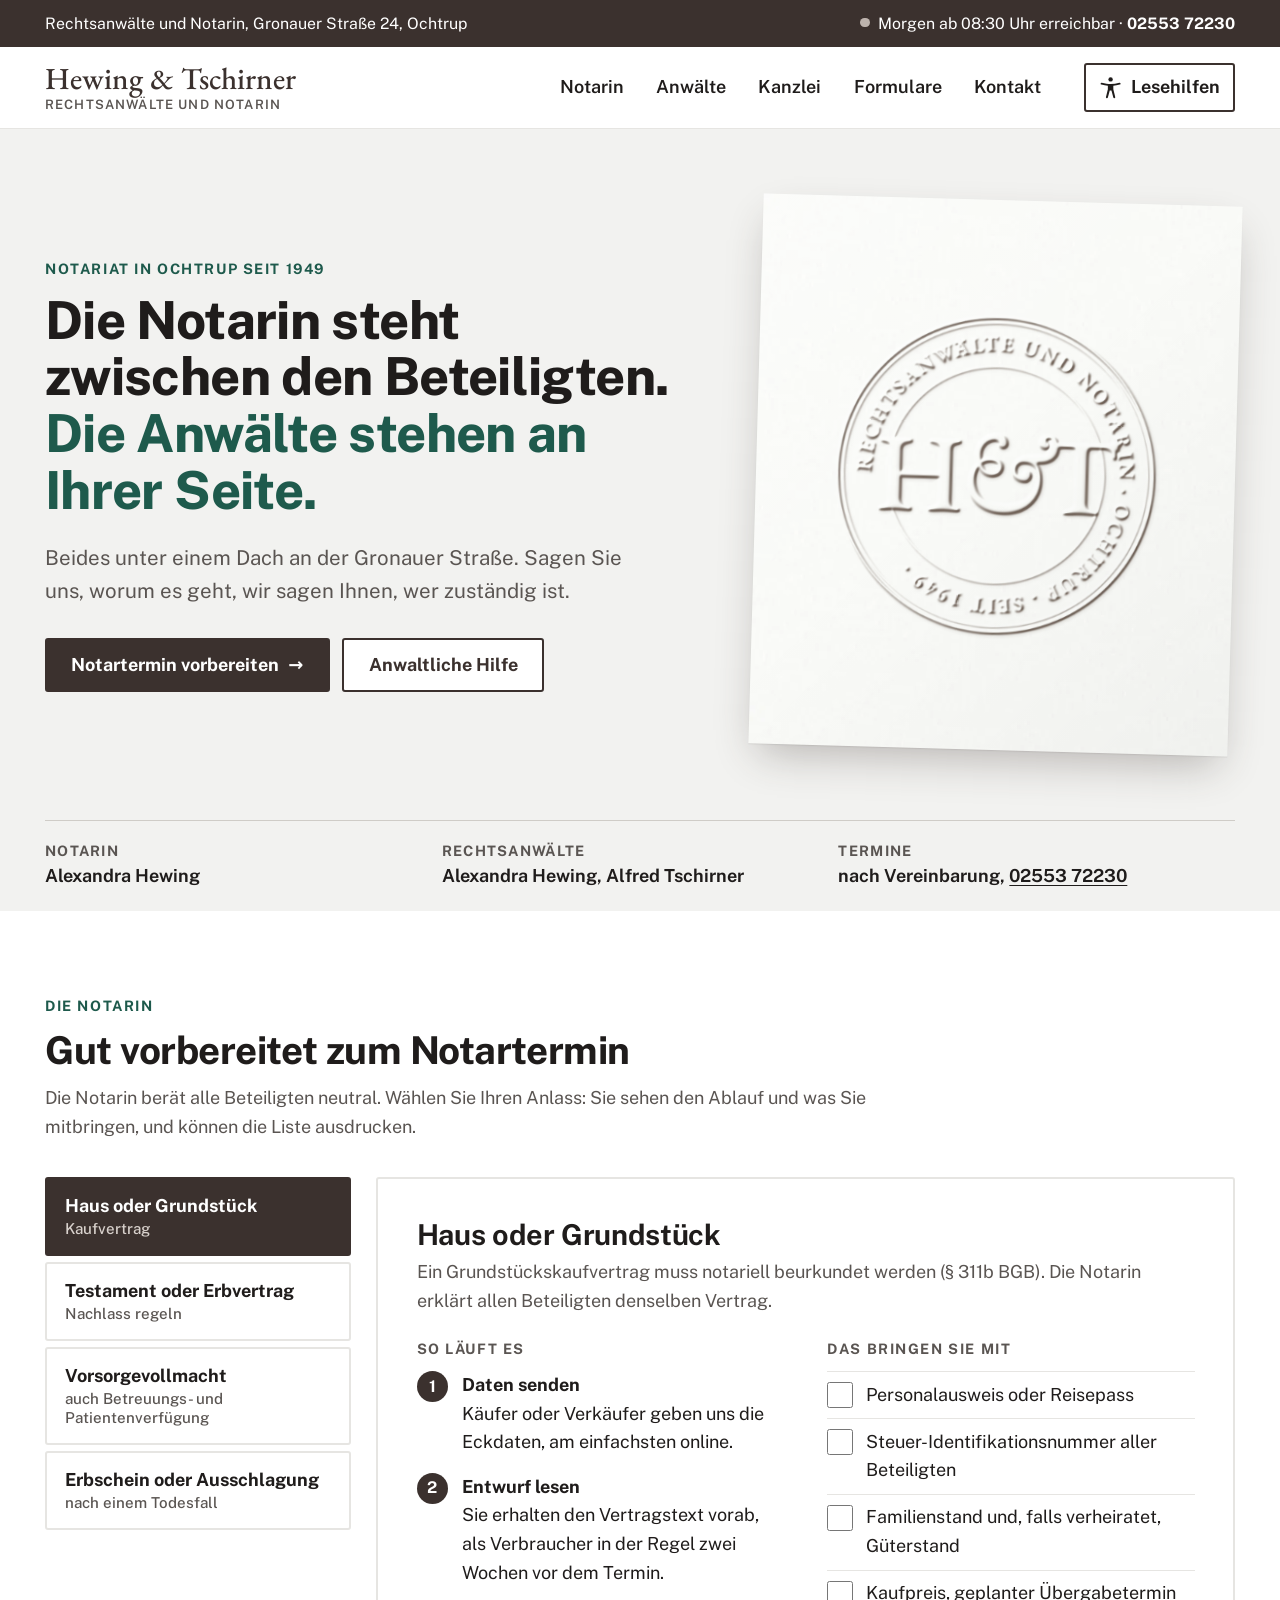
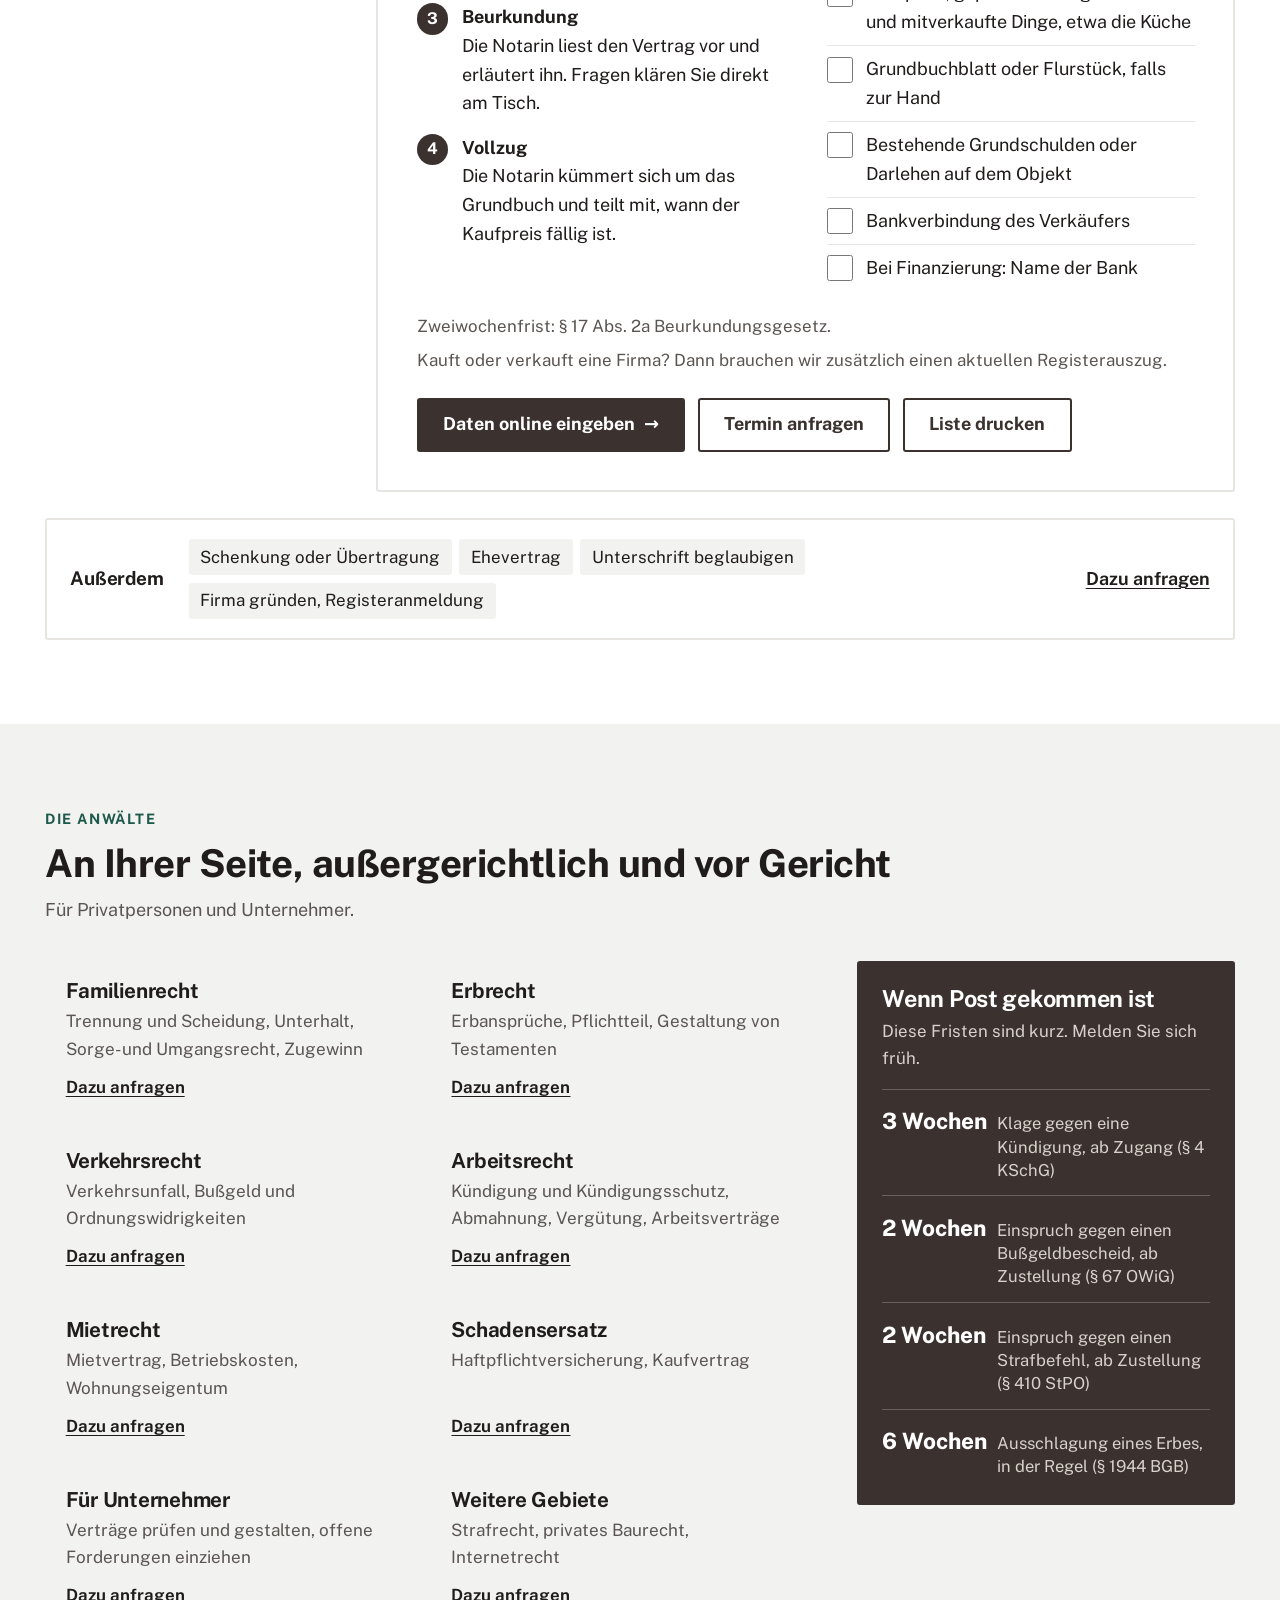
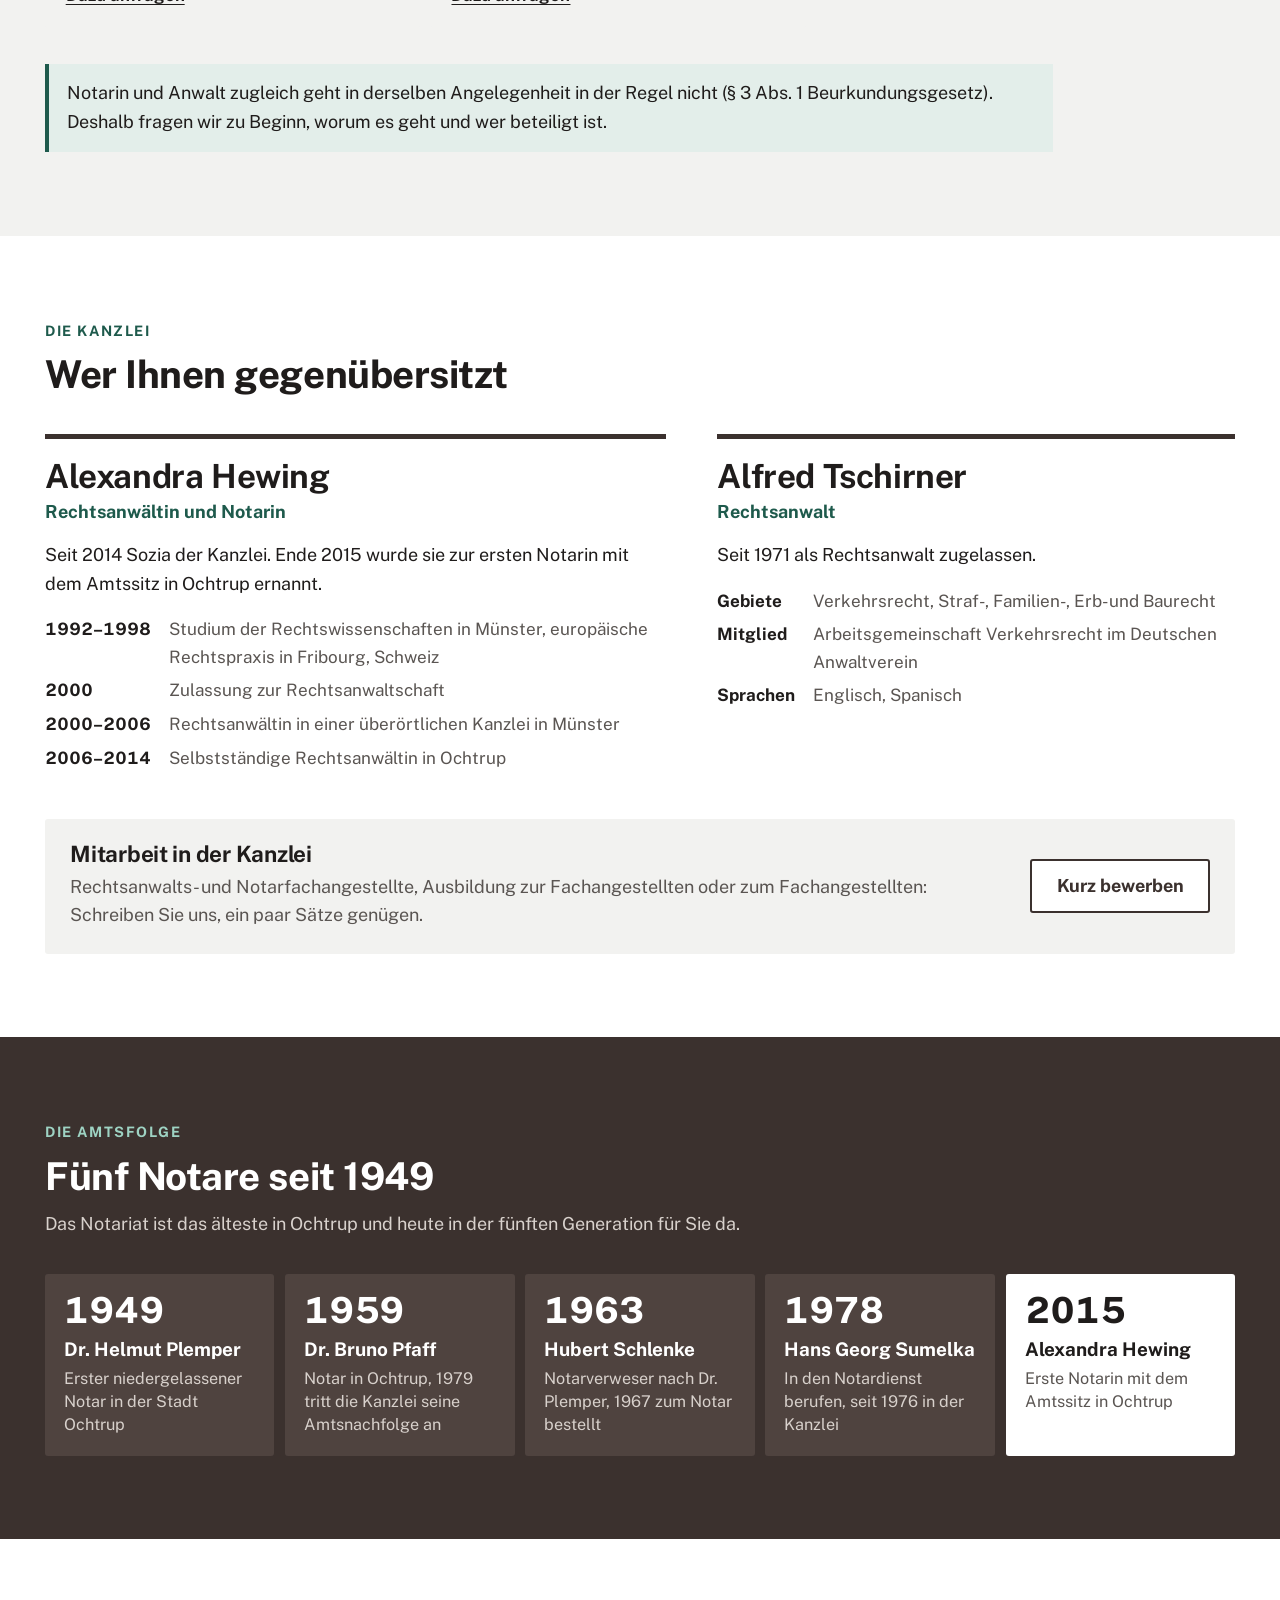
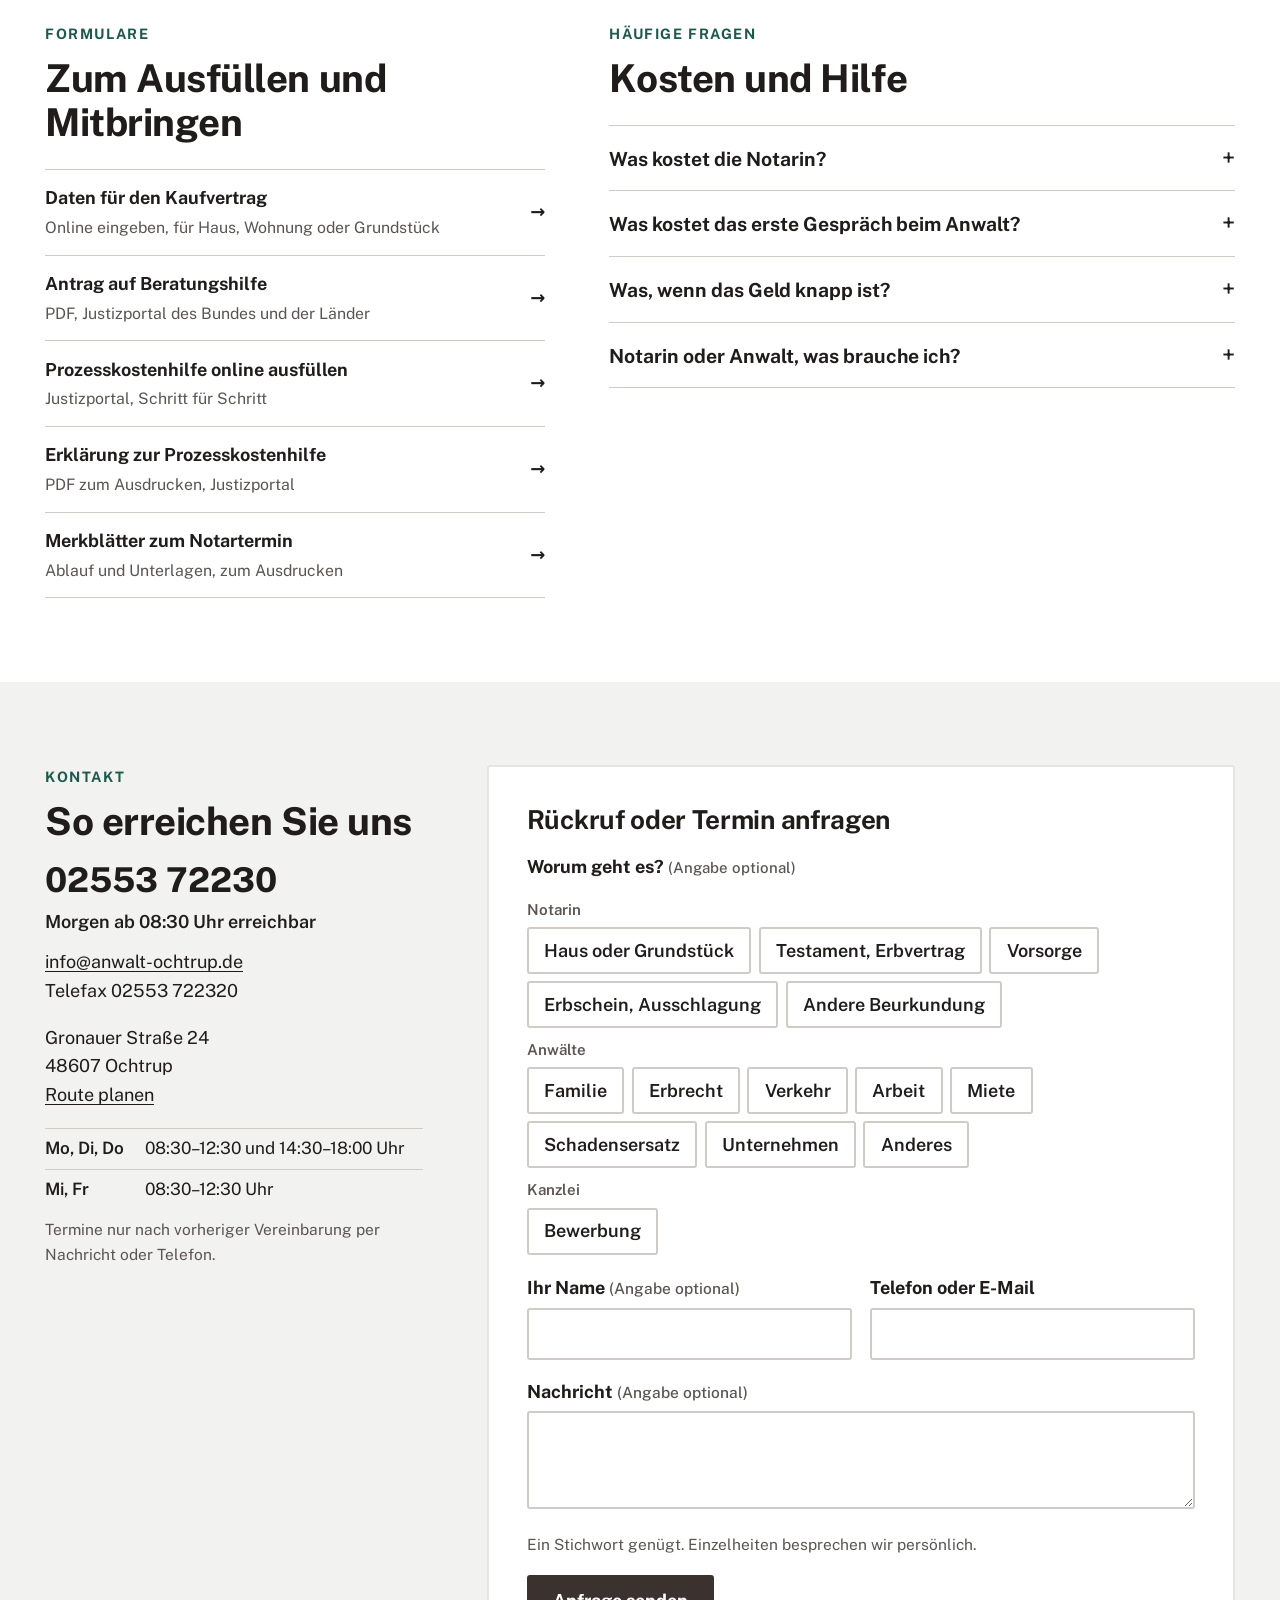
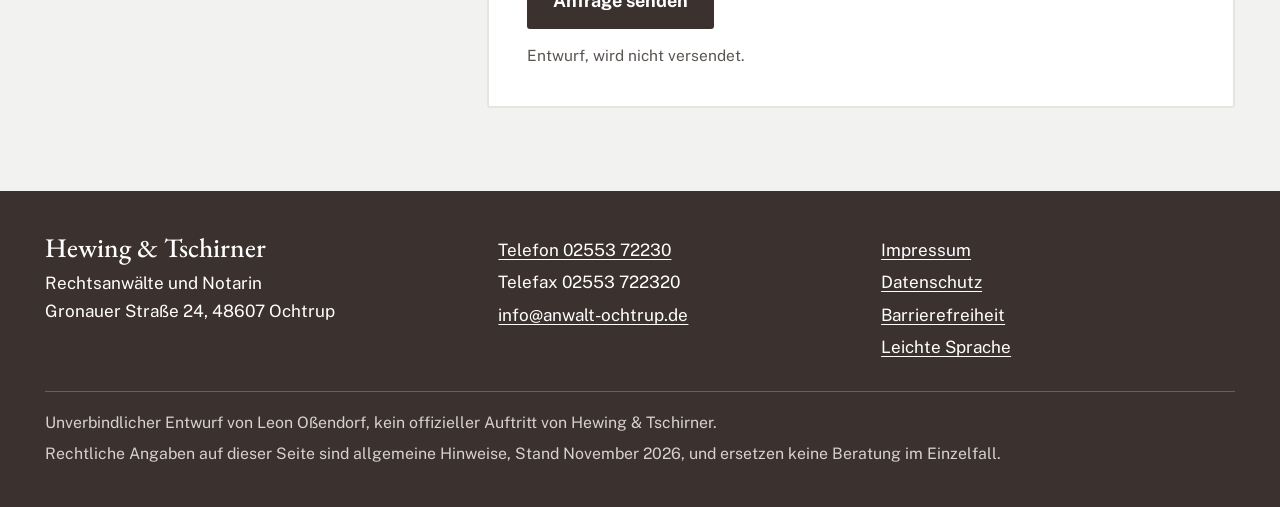
==== commit fe86353b: "Neue Gestaltung, Datenblatt Kaufvertrag, Formulare, Reihenfolge Rechtsgebiete, Mitarbeit Co-Authored" ====
--- a/index.html
+++ b/index.html
@@ -7,26 +7,32 @@
 <meta name="description" content="Unverbindlicher Website-Entwurf für Hewing und Tschirner, Rechtsanwälte und Notarin, Gronauer Straße 24 in Ochtrup.">
 <meta name="robots" content="noindex,nofollow">
 <link rel="icon" href="img/favicon.svg" type="image/svg+xml">
-<link rel="preload" href="fonts/eb-garamond-var.woff2" as="font" type="font/woff2" crossorigin>
+<link rel="preload" href="fonts/public-sans-var.woff2" as="font" type="font/woff2" crossorigin>
 <link rel="stylesheet" href="css/site.css">
 <script>document.documentElement.classList.add('js')</script>
 </head>
 <body>
 <a class="skip" href="#inhalt">Zum Inhalt springen</a>
+<div class="kopfband" role="region" aria-label="Erreichbarkeit">
+  <div class="wrap">
+    <p class="ort">Rechtsanwälte und Notarin, Gronauer Straße 24, Ochtrup</p>
+    <p data-offen="nein"><span class="status-punkt" aria-hidden="true"></span><span data-status>Telefon</span> · <a href="tel:+49255372230">02553 72230</a></p>
+  </div>
+</div>
 <header class="kopf">
   <div class="wrap kopf-innen">
-    <a class="marke" href="#inhalt" aria-label="Hewing und Tschirner, zur Startseite">Hewing <i>&amp;</i> Tschirner</a>
+    <a class="marke" href="#inhalt" aria-label="Hewing und Tschirner, zur Startseite">Hewing &amp; Tschirner<small>Rechtsanwälte und Notarin</small></a>
     <button type="button" class="menu-knopf" aria-expanded="false" aria-controls="hauptmenue">Menü</button>
     <nav class="nav" id="hauptmenue" aria-label="Hauptmenü">
       <ul>
-        <li><a href="#termin">Notartermin</a></li>
-        <li><a href="#rechtsgebiete">Rechtsgebiete</a></li>
+        <li><a href="#notarin">Notarin</a></li>
+        <li><a href="#anwaelte">Anwälte</a></li>
         <li><a href="#kanzlei">Kanzlei</a></li>
+        <li><a href="#formulare">Formulare</a></li>
         <li><a href="#kontakt">Kontakt</a></li>
       </ul>
     </nav>
-    <a class="kopf-kontakt" href="tel:+49255372230"><strong>02553 72230</strong><span data-status></span></a>
-    <button type="button" class="hilfe-knopf" aria-expanded="false" aria-controls="lesehilfen" aria-label="Barrierefreiheit: Lesehilfen öffnen"><svg viewBox="0 0 24 24" aria-hidden="true" fill="currentColor"><circle cx="12" cy="4.2" r="2.1"/><path d="M3.6 7.3c-.5-.1-1 .2-1.1.7s.2 1 .7 1.1c2.2.6 4.3 1 6.2 1.1v3.3L7.6 21c-.1.5.2 1 .7 1.1.5.1 1-.2 1.1-.7l1.8-6.6h1.6l1.8 6.6c.1.5.6.8 1.1.7.5-.1.8-.6.7-1.1l-1.8-7.5v-3.3c1.9-.1 4-.5 6.2-1.1.5-.1.8-.6.7-1.1s-.6-.8-1.1-.7c-5.8 1.6-10.6 1.6-16.8 0z"/></svg><span class="wort klein">Lesehilfen</span></button>
+    <button type="button" class="hilfe-knopf" aria-expanded="false" aria-controls="lesehilfen" aria-label="Barrierefreiheit: Lesehilfen öffnen"><svg viewBox="0 0 24 24" aria-hidden="true" fill="currentColor"><circle cx="12" cy="4.2" r="2.1"/><path d="M3.6 7.3c-.5-.1-1 .2-1.1.7s.2 1 .7 1.1c2.2.6 4.3 1 6.2 1.1v3.3L7.6 21c-.1.5.2 1 .7 1.1.5.1 1-.2 1.1-.7l1.8-6.6h1.6l1.8 6.6c.1.5.6.8 1.1.7.5-.1.8-.6.7-1.1l-1.8-7.5v-3.3c1.9-.1 4-.5 6.2-1.1.5-.1.8-.6.7-1.1s-.6-.8-1.1-.7c-5.8 1.6-10.6 1.6-16.8 0z"/></svg><span class="wort">Lesehilfen</span></button>
   </div>
   <div class="hilfe-panel" id="lesehilfen" hidden>
     <h2>Lesehilfen</h2>
@@ -50,43 +56,34 @@
 </header>
 <main id="inhalt" tabindex="-1">
 
-<section aria-labelledby="start-h">
-  <div class="wrap hero-kopf">
-    <h1 id="start-h">Rechtsanwälte und Notarin in Ochtrup</h1>
-    <p>Notariat seit 1949, Gronauer Straße 24</p>
-  </div>
-  <div class="tueren">
-    <div class="tuer tuer-notarin">
-      <h2><span class="rolle">Die Notarin</span> <span>steht neutral zwischen den Beteiligten.</span></h2>
-      <ul class="wege">
-        <li><a href="#termin" data-merkblatt="haus">Haus oder Grundstück<small>Kaufvertrag beurkunden</small></a></li>
-        <li><a href="#termin" data-merkblatt="testament">Testament oder Erbvertrag<small>Nachlass regeln</small></a></li>
-        <li><a href="#termin" data-merkblatt="vorsorge">Vorsorgevollmacht<small>Betreuungs- und Patientenverfügung</small></a></li>
-        <li><a href="#termin" data-merkblatt="erbschein">Erbschein oder Ausschlagung<small>nach einem Todesfall</small></a></li>
-      </ul>
-    </div>
-    <div class="tuer tuer-anwaelte">
-      <img class="praegung" src="img/praegung.webp" alt="" width="640" height="640">
-      <h2><span class="rolle">Die Anwälte</span> <span>stehen an Ihrer Seite.</span></h2>
-      <ul class="wege">
-        <li><a href="#g-familie">Trennung und Scheidung<small>Unterhalt, Sorgerecht, Zugewinn</small></a></li>
-        <li><a href="#g-erbrecht">Streit ums Erbe<small>Erbansprüche, Pflichtteil</small></a></li>
-        <li><a href="#g-arbeit">Kündigung oder Abmahnung<small>Arbeitsrecht</small></a></li>
-        <li><a href="#g-verkehr">Unfall oder Bußgeld<small>Verkehrsrecht</small></a></li>
-      </ul>
-    </div>
-  </div>
-  <div class="wrap hero-fuss">
-    <p>Beides zugleich geht in derselben Angelegenheit in der Regel nicht (§&nbsp;3 Abs.&nbsp;1 Beurkundungsgesetz). Deshalb fragen wir zu Beginn, worum es geht und wer beteiligt ist.</p>
-  </div>
-</section>
-
-<section class="abschnitt" id="termin" aria-labelledby="termin-h" style="padding-top:clamp(2.2rem,4vw,3.4rem)">
+<section class="start" aria-labelledby="start-h">
+  <div class="wrap">
+    <div class="start-raster">
+      <div>
+        <p class="ueber">Notariat in Ochtrup seit 1949</p>
+        <h1 id="start-h"><span>Die Notarin steht zwischen den Beteiligten.</span> <span class="zweiter">Die Anwälte stehen an Ihrer Seite.</span></h1>
+        <p class="satz">Beides unter einem Dach an der Gronauer Straße. Sagen Sie uns, worum es geht, wir sagen Ihnen, wer zuständig ist.</p>
+        <div class="knoepfe">
+          <a class="knopf" href="#notarin">Notartermin vorbereiten <span class="pfeil" aria-hidden="true">→</span></a>
+          <a class="knopf zweit" href="#anwaelte">Anwaltliche Hilfe</a>
+        </div>
+      </div>
+      <div class="bogen"><img src="img/praegung.webp" alt="" width="900" height="900"></div>
+    </div>
+    <div class="start-fakten">
+      <div><b>Notarin</b><span>Alexandra Hewing</span></div>
+      <div><b>Rechtsanwälte</b><span>Alexandra Hewing, Alfred Tschirner</span></div>
+      <div><b>Termine</b><span>nach Vereinbarung, <a href="tel:+49255372230">02553 72230</a></span></div>
+    </div>
+  </div>
+</section>
+
+<section class="abschnitt" id="notarin" aria-labelledby="notarin-h">
   <div class="wrap">
     <div class="kopfzeile" data-zeigen>
-      <p class="ueber">Notartermin</p>
-      <h2 id="termin-h">Gut vorbereitet zur Notarin</h2>
-      <p class="leise">Wählen Sie Ihren Anlass. Sie sehen den Ablauf und was Sie mitbringen, und können die Liste ausdrucken.</p>
+      <p class="ueber">Die Notarin</p>
+      <h2 id="notarin-h">Gut vorbereitet zum Notartermin</h2>
+      <p class="leise">Die Notarin berät alle Beteiligten neutral. Wählen Sie Ihren Anlass: Sie sehen den Ablauf und was Sie mitbringen, und können die Liste ausdrucken.</p>
     </div>
     <div class="termin" data-zeigen>
       <div class="reiter" role="tablist" aria-label="Anlass wählen" aria-orientation="vertical"><button type="button" role="tab" id="tab-haus" data-blatt="haus" aria-controls="blatt-haus" aria-selected="true">Haus oder Grundstück<small>Kaufvertrag</small></button><button type="button" role="tab" id="tab-testament" data-blatt="testament" aria-controls="blatt-testament" aria-selected="false">Testament oder Erbvertrag<small>Nachlass regeln</small></button><button type="button" role="tab" id="tab-vorsorge" data-blatt="vorsorge" aria-controls="blatt-vorsorge" aria-selected="false">Vorsorgevollmacht<small>auch Betreuungs- und Patientenverfügung</small></button><button type="button" role="tab" id="tab-erbschein" data-blatt="erbschein" aria-controls="blatt-erbschein" aria-selected="false">Erbschein oder Ausschlagung<small>nach einem Todesfall</small></button></div>
@@ -95,12 +92,13 @@
       <h3>Haus oder Grundstück</h3>
       <p class="leise">Ein Grundstückskaufvertrag muss notariell beurkundet werden (§ 311b BGB). Die Notarin erklärt allen Beteiligten denselben Vertrag.</p>
       <div class="blatt-teil">
-        <div><h4>So läuft es</h4><ol class="schritte"><li><span><b>Eckdaten melden</b> Käufer oder Verkäufer nennen uns Objekt, Kaufpreis und Beteiligte.</span></li><li><span><b>Entwurf lesen</b> Sie erhalten den Vertragstext vorab, als Verbraucher in der Regel zwei Wochen vor dem Termin.</span></li><li><span><b>Beurkundung</b> Die Notarin liest den Vertrag vor und erläutert ihn. Fragen klären Sie direkt am Tisch.</span></li><li><span><b>Vollzug</b> Die Notarin kümmert sich um das Grundbuch und teilt mit, wann der Kaufpreis fällig ist.</span></li></ol></div>
-        <div><h4>Das bringen Sie mit</h4><ul class="haken"><li><label><input type="checkbox"><span>Personalausweis oder Reisepass</span></label></li><li><label><input type="checkbox"><span>Steuer-Identifikationsnummer aller Beteiligten</span></label></li><li><label><input type="checkbox"><span>Kaufpreis und geplanter Übergabetermin</span></label></li><li><label><input type="checkbox"><span>Grundbuchblatt oder Flurstück, falls zur Hand</span></label></li><li><label><input type="checkbox"><span>Bankverbindung des Verkäufers</span></label></li><li><label><input type="checkbox"><span>Bei Finanzierung: Name der Bank</span></label></li></ul></div>
-      </div>
-      <div class="gut"><p class="leise">Zweiwochenfrist: § 17 Abs. 2a Beurkundungsgesetz.</p></div>
+        <div><h4>So läuft es</h4><ol class="schritte"><li><span><b>Daten senden</b> Käufer oder Verkäufer geben uns die Eckdaten, am einfachsten online.</span></li><li><span><b>Entwurf lesen</b> Sie erhalten den Vertragstext vorab, als Verbraucher in der Regel zwei Wochen vor dem Termin.</span></li><li><span><b>Beurkundung</b> Die Notarin liest den Vertrag vor und erläutert ihn. Fragen klären Sie direkt am Tisch.</span></li><li><span><b>Vollzug</b> Die Notarin kümmert sich um das Grundbuch und teilt mit, wann der Kaufpreis fällig ist.</span></li></ol></div>
+        <div><h4>Das bringen Sie mit</h4><ul class="haken"><li><label><input type="checkbox"><span>Personalausweis oder Reisepass</span></label></li><li><label><input type="checkbox"><span>Steuer-Identifikationsnummer aller Beteiligten</span></label></li><li><label><input type="checkbox"><span>Familienstand und, falls verheiratet, Güterstand</span></label></li><li><label><input type="checkbox"><span>Kaufpreis, geplanter Übergabetermin und mitverkaufte Dinge, etwa die Küche</span></label></li><li><label><input type="checkbox"><span>Grundbuchblatt oder Flurstück, falls zur Hand</span></label></li><li><label><input type="checkbox"><span>Bestehende Grundschulden oder Darlehen auf dem Objekt</span></label></li><li><label><input type="checkbox"><span>Bankverbindung des Verkäufers</span></label></li><li><label><input type="checkbox"><span>Bei Finanzierung: Name der Bank</span></label></li></ul></div>
+      </div>
+      <div class="gut"><p class="leise">Zweiwochenfrist: § 17 Abs. 2a Beurkundungsgesetz.</p><p class="leise">Kauft oder verkauft eine Firma? Dann brauchen wir zusätzlich einen aktuellen Registerauszug.</p></div>
       <div class="blatt-knoepfe">
-        <a class="knopf" href="#kontakt" data-wahl="haus">Termin anfragen</a>
+        <a class="knopf" href="datenblatt.html">Daten online eingeben <span class="pfeil" aria-hidden="true">→</span></a>
+        <a class="knopf zweit" href="#kontakt" data-wahl="haus">Termin anfragen</a>
         <button type="button" class="knopf zweit" data-drucken>Liste drucken</button>
       </div>
     </div>
@@ -114,6 +112,7 @@
       </div>
       <div class="gut"><p class="leise">Verwahrung: § 34 Beurkundungsgesetz.</p><p class="leise">Ein notarielles Testament kann beim Grundbuchamt den Erbschein ersetzen (§ 35 Abs. 1 Grundbuchordnung).</p></div>
       <div class="blatt-knoepfe">
+        
         <a class="knopf" href="#kontakt" data-wahl="testament">Termin anfragen</a>
         <button type="button" class="knopf zweit" data-drucken>Liste drucken</button>
       </div>
@@ -128,6 +127,7 @@
       </div>
       <div class="gut"><p class="leise">Sie können nicht in die Kanzlei kommen? Sagen Sie es uns bei der Terminabsprache.</p></div>
       <div class="blatt-knoepfe">
+        
         <a class="knopf" href="#kontakt" data-wahl="vorsorge">Termin anfragen</a>
         <button type="button" class="knopf zweit" data-drucken>Liste drucken</button>
       </div>
@@ -142,29 +142,36 @@
       </div>
       
       <div class="blatt-knoepfe">
+        
         <a class="knopf" href="#kontakt" data-wahl="erbschein">Termin anfragen</a>
         <button type="button" class="knopf zweit" data-drucken>Liste drucken</button>
       </div>
     </div></div>
     </div>
-  </div>
-</section>
-
-<section class="abschnitt" id="rechtsgebiete" aria-labelledby="rg-h" style="padding-top:0">
+    <div class="weitere" data-zeigen>
+      <h3>Außerdem</h3>
+      <ul><li>Schenkung oder Übertragung</li><li>Ehevertrag</li><li>Unterschrift beglaubigen</li><li>Firma gründen, Registeranmeldung</li></ul>
+      <a href="#kontakt" data-wahl="notar-sonst">Dazu anfragen</a>
+    </div>
+  </div>
+</section>
+
+<section class="abschnitt grau" id="anwaelte" aria-labelledby="rg-h">
   <div class="wrap">
     <div class="kopfzeile" data-zeigen>
-      <p class="ueber">Anwaltliche Vertretung</p>
-      <h2 id="rg-h">Rechtsgebiete</h2>
-      <p class="leise">Wir beraten Privatpersonen und Unternehmer, außergerichtlich und vor Gericht.</p>
+      <p class="ueber">Die Anwälte</p>
+      <h2 id="rg-h">An Ihrer Seite, außergerichtlich und vor Gericht</h2>
+      <p class="leise">Für Privatpersonen und Unternehmer.</p>
     </div>
     <div class="gebiete-raster">
-      <ul class="gebiete" data-zeigen><li id="g-familie"><h3>Familienrecht</h3><p>Scheidung, Unterhalt, Sorge- und Umgangsrecht, Zugewinn</p><a href="#kontakt" data-wahl="familie">Dazu anfragen</a></li>
-<li id="g-erbrecht"><h3>Erbrecht</h3><p>Gestaltung von Testamenten, Erbansprüche, Pflichtteilsansprüche</p><a href="#kontakt" data-wahl="erbrecht">Dazu anfragen</a></li>
+      <ul class="gebiete" data-zeigen><li id="g-familie"><h3>Familienrecht</h3><p>Trennung und Scheidung, Unterhalt, Sorge- und Umgangsrecht, Zugewinn</p><a href="#kontakt" data-wahl="familie">Dazu anfragen</a></li>
+<li id="g-erbrecht"><h3>Erbrecht</h3><p>Erbansprüche, Pflichtteil, Gestaltung von Testamenten</p><a href="#kontakt" data-wahl="erbrecht">Dazu anfragen</a></li>
+<li id="g-verkehr"><h3>Verkehrsrecht</h3><p>Verkehrsunfall, Bußgeld und Ordnungswidrigkeiten</p><a href="#kontakt" data-wahl="verkehr">Dazu anfragen</a></li>
 <li id="g-arbeit"><h3>Arbeitsrecht</h3><p>Kündigung und Kündigungsschutz, Abmahnung, Vergütung, Arbeitsverträge</p><a href="#kontakt" data-wahl="arbeit">Dazu anfragen</a></li>
-<li id="g-verkehr"><h3>Verkehrsrecht</h3><p>Verkehrsunfälle, Ordnungswidrigkeiten</p><a href="#kontakt" data-wahl="verkehr">Dazu anfragen</a></li>
 <li id="g-miete"><h3>Mietrecht</h3><p>Mietvertrag, Betriebskosten, Wohnungseigentum</p><a href="#kontakt" data-wahl="miete">Dazu anfragen</a></li>
-<li id="g-schaden"><h3>Schadensersatz</h3><p>Haftpflichtversicherung, Kaufvertrag, Forderungseinzug</p><a href="#kontakt" data-wahl="schaden">Dazu anfragen</a></li>
-<li id="g-weitere"><h3>Weitere Gebiete</h3><p>Strafrecht, Vertragsrecht, privates Baurecht, Internetrecht</p><a href="#kontakt" data-wahl="weitere">Dazu anfragen</a></li></ul>
+<li id="g-schaden"><h3>Schadensersatz</h3><p>Haftpflichtversicherung, Kaufvertrag</p><a href="#kontakt" data-wahl="schaden">Dazu anfragen</a></li>
+<li id="g-unternehmen"><h3>Für Unternehmer</h3><p>Verträge prüfen und gestalten, offene Forderungen einziehen</p><a href="#kontakt" data-wahl="unternehmen">Dazu anfragen</a></li>
+<li id="g-weitere"><h3>Weitere Gebiete</h3><p>Strafrecht, privates Baurecht, Internetrecht</p><a href="#kontakt" data-wahl="weitere">Dazu anfragen</a></li></ul>
       <div class="fristen" data-zeigen>
         <h3 id="f-h">Wenn Post gekommen ist</h3>
         <p>Diese Fristen sind kurz. Melden Sie sich früh.</p>
@@ -176,10 +183,13 @@
         </ul>
       </div>
     </div>
-  </div>
-</section>
-
-<section class="abschnitt" id="kanzlei" aria-labelledby="ka-h" style="padding-top:0">
+    <div class="hinweis-zeile" data-zeigen>
+      <p>Notarin und Anwalt zugleich geht in derselben Angelegenheit in der Regel nicht (§&nbsp;3 Abs.&nbsp;1 Beurkundungsgesetz). Deshalb fragen wir zu Beginn, worum es geht und wer beteiligt ist.</p>
+    </div>
+  </div>
+</section>
+
+<section class="abschnitt" id="kanzlei" aria-labelledby="ka-h">
   <div class="wrap">
     <div class="kopfzeile" data-zeigen>
       <p class="ueber">Die Kanzlei</p>
@@ -208,6 +218,13 @@
         </dl>
       </article>
     </div>
+    <div class="mitarbeit" data-zeigen>
+      <div>
+        <h3>Mitarbeit in der Kanzlei</h3>
+        <p>Rechtsanwalts- und Notarfachangestellte, Ausbildung zur Fachangestellten oder zum Fachangestellten: Schreiben Sie uns, ein paar Sätze genügen.</p>
+      </div>
+      <a class="knopf zweit" href="#kontakt" data-wahl="bewerbung">Kurz bewerben</a>
+    </div>
   </div>
 </section>
 
@@ -215,7 +232,7 @@
   <div class="wrap">
     <div class="kopfzeile" data-zeigen>
       <p class="ueber">Die Amtsfolge</p>
-      <h2 id="af-h">Fünf Namen seit 1949</h2>
+      <h2 id="af-h">Fünf Notare seit 1949</h2>
       <p class="leise">Das Notariat ist das älteste in Ochtrup und heute in der fünften Generation für Sie da.</p>
     </div>
     <ol class="folge" data-zeigen>
@@ -228,39 +245,45 @@
   </div>
 </section>
 
-<section class="abschnitt" id="kosten" aria-labelledby="ko-h">
-  <div class="wrap eng">
-    <div class="kopfzeile" data-zeigen>
+<section class="abschnitt" id="formulare" aria-labelledby="fo-h">
+  <div class="wrap zwei-spalten">
+    <div data-zeigen>
+      <p class="ueber">Formulare</p>
+      <h2 id="fo-h">Zum Ausfüllen und Mitbringen</h2>
+      <ul class="formulare" style="margin-top:1.3rem">
+        <li><a href="datenblatt.html"><b>Daten für den Kaufvertrag</b><small>Online eingeben, für Haus, Wohnung oder Grundstück</small></a></li>
+        <li><a href="https://www.justiz.de/service/formular/dateien/agI1.pdf"><b>Antrag auf Beratungshilfe</b><small>PDF, Justizportal des Bundes und der Länder</small></a></li>
+        <li><a href="https://service.justiz.de/prozesskostenhilfe/formular-ausfuellen"><b>Prozesskostenhilfe online ausfüllen</b><small>Justizportal, Schritt für Schritt</small></a></li>
+        <li><a href="https://www.justiz.de/service/formular/dateien/zp1a.pdf"><b>Erklärung zur Prozesskostenhilfe</b><small>PDF zum Ausdrucken, Justizportal</small></a></li>
+        <li><a href="#notarin"><b>Merkblätter zum Notartermin</b><small>Ablauf und Unterlagen, zum Ausdrucken</small></a></li>
+      </ul>
+    </div>
+    <div data-zeigen>
       <p class="ueber">Häufige Fragen</p>
       <h2 id="ko-h">Kosten und Hilfe</h2>
-    </div>
-    <div class="fragen" data-zeigen>
-      <details>
-        <summary>Was kostet die Notarin?</summary>
-        <div class="antwort"><p>Die Gebühren sind gesetzlich festgelegt und richten sich nach dem Wert der Sache. Sie gelten für alle Notare in Deutschland gleich, Vereinbarungen über die Höhe sind unwirksam (§&nbsp;125 Gerichts- und Notarkostengesetz). Vor dem Termin nennen wir Ihnen gern den voraussichtlichen Betrag.</p></div>
-      </details>
-      <details>
-        <summary>Was kostet das erste Gespräch beim Anwalt?</summary>
-        <div class="antwort"><p>Für Verbraucher höchstens 190 Euro zuzüglich Umsatzsteuer, wenn nichts anderes vereinbart ist (§&nbsp;34 Rechtsanwaltsvergütungsgesetz). Die Höhe sprechen wir vorab mit Ihnen ab.</p></div>
-      </details>
-      <details>
-        <summary>Was, wenn das Geld knapp ist?</summary>
-        <div class="antwort">
-          <p>Bei geringem Einkommen gibt es Beratungshilfe. Der Eigenanteil beträgt 15 Euro, er kann erlassen werden. Für ein Gerichtsverfahren gibt es Prozess- oder Verfahrenskostenhilfe.</p>
-          <p><a href="https://www.justiz.de/service/formular/dateien/agI1.pdf">Antrag auf Beratungshilfe (PDF, Justizportal)</a><br>
-          <a href="https://service.justiz.de/prozesskostenhilfe/formular-ausfuellen">Prozesskostenhilfe online ausfüllen (Justizportal)</a><br>
-          <a href="https://www.justiz.de/service/formular/dateien/zp1a.pdf">Erklärung zur Prozesskostenhilfe (PDF, Justizportal)</a></p>
-        </div>
-      </details>
-      <details>
-        <summary>Notarin oder Anwalt, was brauche ich?</summary>
-        <div class="antwort"><p>Soll etwas beurkundet werden, etwa ein Grundstückskauf, ist die Notarin zuständig. Sie berät alle Beteiligten neutral. Geht es um Ihre eigenen Interessen gegenüber einer anderen Seite, vertritt Sie ein Anwalt. Am Telefon klären wir in wenigen Minuten, was für Sie passt.</p></div>
-      </details>
-    </div>
-  </div>
-</section>
-
-<section class="abschnitt kontakt-teil" id="kontakt" aria-labelledby="ko2-h">
+      <div class="fragen" style="margin-top:1.3rem">
+        <details>
+          <summary>Was kostet die Notarin?</summary>
+          <div class="antwort"><p>Die Gebühren sind gesetzlich festgelegt und richten sich nach dem Wert der Sache. Sie gelten für alle Notare in Deutschland gleich, Vereinbarungen über die Höhe sind unwirksam (§&nbsp;125 Gerichts- und Notarkostengesetz). Vor dem Termin nennen wir Ihnen gern den voraussichtlichen Betrag.</p></div>
+        </details>
+        <details>
+          <summary>Was kostet das erste Gespräch beim Anwalt?</summary>
+          <div class="antwort"><p>Für Verbraucher höchstens 190 Euro zuzüglich Umsatzsteuer, wenn nichts anderes vereinbart ist (§&nbsp;34 Rechtsanwaltsvergütungsgesetz). Die Höhe sprechen wir vorab mit Ihnen ab.</p></div>
+        </details>
+        <details>
+          <summary>Was, wenn das Geld knapp ist?</summary>
+          <div class="antwort"><p>Bei geringem Einkommen gibt es Beratungshilfe. Der Eigenanteil beträgt 15 Euro, er kann erlassen werden. Für ein Gerichtsverfahren gibt es Prozess- oder Verfahrenskostenhilfe. Die Formulare finden Sie links.</p></div>
+        </details>
+        <details>
+          <summary>Notarin oder Anwalt, was brauche ich?</summary>
+          <div class="antwort"><p>Soll etwas beurkundet werden, etwa ein Grundstückskauf, ist die Notarin zuständig. Sie berät alle Beteiligten neutral. Geht es um Ihre eigenen Interessen gegenüber einer anderen Seite, vertritt Sie ein Anwalt. Am Telefon klären wir in wenigen Minuten, was für Sie passt.</p></div>
+        </details>
+      </div>
+    </div>
+  </div>
+</section>
+
+<section class="abschnitt grau" id="kontakt" aria-labelledby="ko2-h">
   <div class="wrap kontakt-raster">
     <div class="kontakt-daten" data-zeigen>
       <p class="ueber">Kontakt</p>
@@ -279,9 +302,9 @@
     <form class="formular" data-demo novalidate data-zeigen>
       <h3>Rückruf oder Termin anfragen</h3>
       <fieldset>
-        <legend>Worum geht es? <small class="leise" style="font-weight:400">(Angabe optional)</small></legend>
+        <legend>Worum geht es? <small class="leise" style="font-weight:500">(Angabe optional)</small></legend>
         <span class="gruppe-name">Notarin</span><div class="chips"><label><input type="radio" name="anliegen" value="haus"><span>Haus oder Grundstück</span></label><label><input type="radio" name="anliegen" value="testament"><span>Testament, Erbvertrag</span></label><label><input type="radio" name="anliegen" value="vorsorge"><span>Vorsorge</span></label><label><input type="radio" name="anliegen" value="erbschein"><span>Erbschein, Ausschlagung</span></label><label><input type="radio" name="anliegen" value="notar-sonst"><span>Andere Beurkundung</span></label></div>
-        <span class="gruppe-name">Anwälte</span><div class="chips"><label><input type="radio" name="anliegen" value="familie"><span>Familie</span></label><label><input type="radio" name="anliegen" value="erbrecht"><span>Erbrecht</span></label><label><input type="radio" name="anliegen" value="arbeit"><span>Arbeit</span></label><label><input type="radio" name="anliegen" value="verkehr"><span>Verkehr</span></label><label><input type="radio" name="anliegen" value="miete"><span>Miete</span></label><label><input type="radio" name="anliegen" value="schaden"><span>Schadensersatz</span></label><label><input type="radio" name="anliegen" value="weitere"><span>Anderes</span></label></div>
+        <span class="gruppe-name">Anwälte</span><div class="chips"><label><input type="radio" name="anliegen" value="familie"><span>Familie</span></label><label><input type="radio" name="anliegen" value="erbrecht"><span>Erbrecht</span></label><label><input type="radio" name="anliegen" value="verkehr"><span>Verkehr</span></label><label><input type="radio" name="anliegen" value="arbeit"><span>Arbeit</span></label><label><input type="radio" name="anliegen" value="miete"><span>Miete</span></label><label><input type="radio" name="anliegen" value="schaden"><span>Schadensersatz</span></label><label><input type="radio" name="anliegen" value="unternehmen"><span>Unternehmen</span></label><label><input type="radio" name="anliegen" value="weitere"><span>Anderes</span></label></div>
         <span class="gruppe-name">Kanzlei</span><div class="chips"><label><input type="radio" name="anliegen" value="bewerbung"><span>Bewerbung</span></label></div>
       </fieldset>
       <div class="zwei">
@@ -301,7 +324,7 @@
   <div class="wrap">
     <div class="fuss-raster">
       <div>
-        <a class="marke" href="index.html">Hewing <i>&amp;</i> Tschirner</a>
+        <a class="marke" href="index.html">Hewing &amp; Tschirner</a>
         <p>Rechtsanwälte und Notarin<br>Gronauer Straße 24, 48607 Ochtrup</p>
       </div>
       <ul>
--- a/css/site.css
+++ b/css/site.css
@@ -1,21 +1,20 @@
 /* Hewing & Tschirner, Entwurf. Schriften liegen lokal, kein Dienst von außen. */
+@font-face{font-family:"Public Sans";src:url(../fonts/public-sans-var.woff2) format("woff2");font-weight:100 900;font-style:normal;font-display:swap}
 @font-face{font-family:"EB Garamond";src:url(../fonts/eb-garamond-var.woff2) format("woff2");font-weight:400 800;font-style:normal;font-display:swap}
-@font-face{font-family:"EB Garamond";src:url(../fonts/eb-garamond-var-italic.woff2) format("woff2");font-weight:400 800;font-style:italic;font-display:swap}
-@font-face{font-family:"Source Sans 3";src:url(../fonts/source-sans-3-latin-wght-normal.woff2) format("woff2");font-weight:200 900;font-style:normal;font-display:swap}
 
 :root{
-  --papier:#f6f1e9; --papier-2:#ebe3d7; --weiss:#fffdf9;
-  --tinte:#2a2320; --umbra:#3b312e; --umbra-2:#4c403b;
-  --grau:#60564f; --linie:#c9bdae; --siegel:#8b2e25;
-  --auf-dunkel:#f6f0e7; --auf-dunkel-2:#d9cfc3; --linie-dunkel:#6f615a;
-  --serif:"EB Garamond",Georgia,"Times New Roman",serif;
-  --sans:"Source Sans 3","Segoe UI",system-ui,sans-serif;
-  --breit:74rem; --rand:clamp(1.15rem,4vw,2.5rem);
+  --weiss:#fff; --flaeche:#f2f2f0; --flaeche-2:#e6e5e2;
+  --tinte:#1f1c1b; --umbra:#3b312e; --umbra-2:#4f433f;
+  --grau:#5a5552; --rand:#cfccc7; --gruen:#1e5a4c; --gruen-hell:#e3eeea; --frist:#8f2f1f;
+  --auf-dunkel:#fff; --auf-dunkel-2:#d8d1cc; --rand-dunkel:#6c605b;
+  --sans:"Public Sans","Segoe UI",system-ui,sans-serif;
+  --marke:"EB Garamond",Georgia,serif;
+  --breit:76rem; --abstand:clamp(1.15rem,4vw,2.5rem);
   --zeile:1.6;
 }
 html.kontrast{
-  --papier:#fff; --papier-2:#fff; --weiss:#fff; --tinte:#000; --umbra:#000; --umbra-2:#000;
-  --grau:#000; --linie:#000; --siegel:#7a1a12; --auf-dunkel:#fff; --auf-dunkel-2:#fff; --linie-dunkel:#fff;
+  --flaeche:#fff; --flaeche-2:#fff; --tinte:#000; --umbra:#000; --umbra-2:#000; --grau:#000; --rand:#000;
+  --gruen:#0b3b30; --gruen-hell:#fff; --auf-dunkel-2:#fff; --rand-dunkel:#fff;
 }
 html.luftig{--zeile:1.95}
 html.schrift-1{font-size:125%}
@@ -23,217 +22,239 @@
 
 *{box-sizing:border-box}
 html{font-size:112.5%;-webkit-text-size-adjust:100%;scroll-behavior:smooth;scroll-padding-top:1rem}
-body{margin:0;font-family:var(--sans);line-height:var(--zeile);color:var(--tinte);background:var(--papier) url(../img/papier.webp);overflow-wrap:break-word}
-html.kontrast body{background-image:none}
-h1,h2,h3{font-family:var(--serif);font-weight:500;line-height:1.14;margin:0}
-h2{font-size:clamp(1.9rem,3.4vw,2.7rem);letter-spacing:-.005em}
-h3{font-size:1.45rem}
+body{margin:0;font-family:var(--sans);font-size:1rem;line-height:var(--zeile);color:var(--tinte);background:var(--weiss);overflow-wrap:break-word}
+h1,h2,h3,h4{font-family:var(--sans);line-height:1.15;margin:0;letter-spacing:-.012em}
+h1{font-weight:750}
+h2{font-size:clamp(1.75rem,3vw,2.35rem);font-weight:720}
+h3{font-size:1.25rem;font-weight:680}
 p{margin:0 0 1em}
 ul,ol{margin:0;padding:0;list-style:none}
 a{color:inherit;text-underline-offset:.18em;text-decoration-thickness:1px}
-html.links a:not(.knopf){text-decoration:underline!important;text-decoration-thickness:2px!important;font-weight:600}
+html.links a:not(.knopf){text-decoration:underline!important;text-decoration-thickness:2px!important;font-weight:650}
 img,svg{max-width:100%;display:block}
-button,input,textarea{font:inherit;color:inherit}
-:focus-visible{outline:3px solid var(--siegel);outline-offset:3px;border-radius:2px}
-.dunkel :focus-visible,.tuer-notarin :focus-visible{outline-color:#f2d9b6}
-.wrap{max-width:var(--breit);margin:0 auto;padding:0 var(--rand)}
-.eng{max-width:44rem}
+button,input,textarea,select{font:inherit;color:inherit}
+:focus-visible{outline:3px solid var(--gruen);outline-offset:3px;border-radius:2px}
+.dunkel :focus-visible,.kopfband :focus-visible{outline-color:#9ed3c3}
+.wrap{max-width:var(--breit);margin:0 auto;padding:0 var(--abstand)}
+.eng{max-width:46rem}
 .leise{color:var(--grau)}
 .klein{font-size:.86rem}
-.ueber{font-family:var(--sans);font-size:.78rem;font-weight:600;letter-spacing:.14em;text-transform:uppercase;color:var(--grau);margin:0 0 .7rem}
+.ueber{font-size:.8rem;font-weight:700;letter-spacing:.11em;text-transform:uppercase;color:var(--gruen);margin:0 0 .65rem}
 .skip{position:absolute;left:1rem;top:-5rem;background:var(--umbra);color:#fff;padding:.7rem 1rem;z-index:50}
 .skip:focus{top:1rem}
 .nur-vorleser{position:absolute;width:1px;height:1px;overflow:hidden;clip:rect(0 0 0 0);white-space:nowrap}
 
+/* Band oben */
+.kopfband{background:var(--umbra);color:var(--auf-dunkel);font-size:.88rem}
+.kopfband .wrap{display:flex;justify-content:space-between;gap:1rem;align-items:center;min-height:2.6rem}
+.kopfband p{margin:0}
+.kopfband a{font-weight:700;text-decoration:none;white-space:nowrap}
+.kopfband .status-punkt{display:inline-block;width:.55rem;height:.55rem;border-radius:50%;background:#8fd0b9;margin-right:.45rem;vertical-align:.08em}
+.kopfband [data-offen=nein] .status-punkt{background:#bdb3ad}
+
 /* Kopf */
-.kopf{position:relative;z-index:20}
-.kopf-innen{display:flex;align-items:center;gap:1.4rem;padding-block:1.05rem}
-.marke{text-decoration:none;font-family:var(--serif);font-size:1.62rem;font-weight:500;line-height:1;white-space:nowrap}
-.marke i{font-weight:400;color:var(--siegel);padding:0 .04em}
+.kopf{position:relative;z-index:20;background:var(--weiss);border-bottom:1px solid var(--flaeche-2)}
+.kopf-innen{display:flex;align-items:center;gap:1.6rem;padding-block:.9rem}
+.marke{text-decoration:none;font-family:var(--marke);font-size:1.7rem;font-weight:500;line-height:1;white-space:nowrap;color:var(--umbra)}
+.marke small{display:block;font-family:var(--sans);font-size:.72rem;font-weight:600;letter-spacing:.09em;text-transform:uppercase;color:var(--grau);margin-top:.3rem}
 .nav{margin-left:auto}
-.nav ul{display:flex;gap:1.5rem}
-.nav a{text-decoration:none;padding:.5rem 0;display:block;background:linear-gradient(currentColor,currentColor) 0 100%/0 1px no-repeat;transition:background-size .3s ease}
-.nav a:hover{background-size:100% 1px}
-.kopf-kontakt{display:flex;flex-direction:column;align-items:flex-end;line-height:1.2;text-decoration:none;padding-left:1.3rem;border-left:1px solid var(--linie)}
-.kopf-kontakt strong{font-family:var(--serif);font-size:1.22rem;font-weight:600;white-space:nowrap}
-.kopf-kontakt span{font-size:.8rem;color:var(--grau);white-space:nowrap}
-.hilfe-knopf,.menu-knopf{min-height:2.6rem;display:inline-flex;align-items:center;gap:.4rem;background:none;border:1px solid var(--linie);padding:.3rem .55rem;cursor:pointer;border-radius:2px;transition:background .2s}
-.hilfe-knopf:hover,.menu-knopf:hover{background:var(--papier-2)}
-.hilfe-knopf svg{width:1.45rem;height:1.45rem}
+.nav ul{display:flex;gap:.3rem}
+.nav a{text-decoration:none;padding:.55rem .75rem;display:block;font-weight:600;border-radius:3px;transition:background .2s}
+.nav a:hover{background:var(--flaeche)}
+.hilfe-knopf,.menu-knopf{min-height:2.7rem;display:inline-flex;align-items:center;gap:.45rem;background:var(--weiss);border:2px solid var(--umbra);padding:.3rem .7rem;cursor:pointer;border-radius:3px;font-weight:650;transition:background .2s}
+.hilfe-knopf:hover,.menu-knopf:hover{background:var(--flaeche)}
+.hilfe-knopf svg{width:1.4rem;height:1.4rem;flex:none}
 .menu-knopf{display:none}
 
-/* Einstellungen zum Lesen */
-.hilfe-panel{position:absolute;right:max(var(--rand),calc((100vw - var(--breit))/2 + var(--rand)));top:calc(100% - .2rem);width:min(23rem,calc(100vw - 2.3rem));background:var(--weiss);border:1px solid var(--tinte);padding:1.1rem 1.2rem;z-index:30;box-shadow:0 14px 34px rgba(42,35,32,.2)}
-.hilfe-panel h2{font-size:1.3rem;margin-bottom:.7rem}
-.hilfe-zeile{display:flex;justify-content:space-between;align-items:center;gap:.8rem;padding:.42rem 0;border-top:1px solid var(--linie)}
+/* Lesehilfen */
+.hilfe-panel{position:absolute;right:max(var(--abstand),calc((100vw - var(--breit))/2 + var(--abstand)));top:calc(100% + .3rem);width:min(23rem,calc(100vw - 2.3rem));background:var(--weiss);border:2px solid var(--umbra);padding:1.1rem 1.2rem;z-index:30;box-shadow:0 16px 36px rgba(31,28,27,.18);border-radius:4px}
+.hilfe-panel h2{font-size:1.25rem;margin-bottom:.6rem}
+.hilfe-zeile{display:flex;justify-content:space-between;align-items:center;gap:.8rem;padding:.42rem 0;border-top:1px solid var(--flaeche-2)}
 .stufen{display:flex;gap:.25rem}
-.stufen button,.schalter{min-height:2.5rem;min-width:2.75rem;background:var(--papier);border:1px solid var(--grau);cursor:pointer;border-radius:2px}
+.stufen button,.schalter{min-height:2.5rem;min-width:2.8rem;background:var(--weiss);border:2px solid var(--grau);cursor:pointer;border-radius:3px;font-weight:650}
 .stufen button[aria-pressed=true],.schalter[aria-pressed=true]{background:var(--umbra);color:#fff;border-color:var(--umbra)}
 .schalter{padding:0 .7rem}
-.hilfe-links{display:flex;flex-direction:column;gap:.25rem;margin-top:.7rem;padding-top:.6rem;border-top:1px solid var(--linie)}
-
-/* Erster Bildschirm: zwei Türen */
-.hero-kopf{display:flex;justify-content:space-between;align-items:baseline;gap:1rem;flex-wrap:wrap;padding-block:.4rem 1rem}
-.hero-kopf h1{font-size:clamp(1.3rem,2vw,1.6rem);font-weight:500}
-.hero-kopf p{margin:0;color:var(--grau);font-size:.95rem}
-.tueren{display:grid;grid-template-columns:1fr 1fr;border-block:1px solid var(--umbra)}
-.tuer{padding:clamp(1.8rem,4vw,3.4rem) var(--rand) clamp(1.8rem,3.6vw,3rem);position:relative;min-width:0}
-.tuer-notarin{background:var(--umbra);color:var(--auf-dunkel);padding-left:max(var(--rand),calc((100vw - var(--breit))/2 + var(--rand)))}
-.tuer-anwaelte{padding-right:max(var(--rand),calc((100vw - var(--breit))/2 + var(--rand)))}
-.tuer h2{font-size:clamp(2.05rem,3.55vw,3.1rem);font-weight:500;line-height:1.1;margin-bottom:1.5rem;max-width:12.5em;min-height:3.3em}
-.tuer h2 span{display:block}
-.tuer h2 .rolle{font-style:italic;color:var(--siegel)}
-.tuer-notarin h2 .rolle{color:#e8cfa9}
-html.kontrast .tuer-notarin h2 .rolle{color:#fff}
-.tuer-anwaelte h2{padding-right:9.2rem}
-.praegung{position:absolute;right:max(var(--rand),calc((100vw - var(--breit))/2 + var(--rand)));top:clamp(1.4rem,3vw,2.6rem);width:8.6rem;height:8.6rem;pointer-events:none}
-html.kontrast .praegung{display:none}
-.wege a{display:grid;grid-template-columns:1fr auto;gap:.15rem 1rem;align-items:baseline;padding:.72rem 0;min-height:3rem;text-decoration:none;border-top:1px solid var(--linie);font-family:var(--serif);font-size:1.3rem;line-height:1.2}
-.tuer-notarin .wege a{border-color:var(--linie-dunkel)}
-.wege li:last-child a{border-bottom:1px solid var(--linie)}
-.tuer-notarin .wege li:last-child a{border-color:var(--linie-dunkel)}
-.wege a::after{content:"\2192";font-family:var(--sans);font-size:1rem;grid-row:1;grid-column:2;transition:transform .28s ease}
-.wege a:hover::after{transform:translateX(.3rem)}
-.wege small{grid-column:1;font-family:var(--sans);font-size:.84rem;color:var(--grau)}
-.tuer-notarin .wege small{color:var(--auf-dunkel-2)}
-.hero-fuss{padding-block:1.05rem}
-.hero-fuss p{margin:0;max-width:62rem;font-size:.95rem;color:var(--grau)}
+.hilfe-links{display:flex;flex-direction:column;gap:.25rem;margin-top:.7rem;padding-top:.6rem;border-top:1px solid var(--flaeche-2)}
+
+/* Knöpfe */
+.knopf{display:inline-flex;align-items:center;justify-content:center;gap:.5rem;min-height:3rem;padding:.6rem 1.35rem;background:var(--umbra);color:#fff;border:2px solid var(--umbra);text-decoration:none;cursor:pointer;border-radius:3px;font-weight:700;transition:background .22s,border-color .22s,transform .22s}
+.knopf:hover{background:var(--gruen);border-color:var(--gruen)}
+.knopf.zweit{background:var(--weiss);color:var(--umbra)}
+.knopf.zweit:hover{background:var(--flaeche);color:var(--umbra);border-color:var(--umbra)}
+.knopf .pfeil{transition:transform .25s}
+.knopf:hover .pfeil{transform:translateX(3px)}
+
+/* Erster Bildschirm */
+.start{background:var(--flaeche);overflow:hidden}
+.start-raster{display:grid;grid-template-columns:minmax(0,1.15fr) minmax(0,.85fr);gap:clamp(2rem,5vw,4.5rem);align-items:center;padding-block:clamp(2.4rem,5.5vw,4.6rem)}
+.start h1{font-size:clamp(2.15rem,4.1vw,3.45rem);line-height:1.08;max-width:15em}
+.start h1 span{display:block}
+.start h1 .zweiter{color:var(--gruen)}
+.start .satz{font-size:1.14rem;color:var(--grau);max-width:34rem;margin:1.3rem 0 1.7rem}
+.start .knoepfe{display:flex;flex-wrap:wrap;gap:.7rem}
+.bogen{position:relative;aspect-ratio:4/4.6;background:#fafaf8 url(../img/papier.webp);box-shadow:0 1px 1px rgba(0,0,0,.06),0 18px 40px -10px rgba(59,49,46,.32);transform:rotate(1.6deg);display:grid;place-items:center}
+.bogen img{width:72%;height:auto}
+.bogen::after{content:"";position:absolute;inset:0;background:linear-gradient(135deg,rgba(255,255,255,.35),rgba(255,255,255,0) 45%,rgba(0,0,0,.04));pointer-events:none}
+html.kontrast .bogen{display:none}
+.start-fakten{display:grid;grid-template-columns:repeat(3,minmax(0,1fr));border-top:1px solid var(--rand)}
+.start-fakten div{padding:1rem 1.2rem 1.1rem 0}
+.start-fakten b{display:block;font-size:.8rem;letter-spacing:.09em;text-transform:uppercase;color:var(--grau)}
+.start-fakten span{font-weight:650}
 
 /* Abschnitte */
-.abschnitt{padding-block:clamp(3.2rem,6.5vw,5.6rem)}
-.kopfzeile{max-width:46rem;margin-bottom:2.1rem}
+.abschnitt{padding-block:clamp(3.2rem,6.5vw,5.4rem)}
+.abschnitt.grau{background:var(--flaeche)}
+.kopfzeile{max-width:48rem;margin-bottom:2rem}
 .kopfzeile h2{margin-bottom:.6rem}
 .kopfzeile p:last-child{margin-bottom:0}
+.hinweis-zeile{display:flex;gap:.8rem;align-items:flex-start;background:var(--gruen-hell);border-left:4px solid var(--gruen);padding:.85rem 1rem;margin-top:2rem;max-width:56rem}
+.hinweis-zeile p{margin:0}
 
 /* Notartermin */
-.termin{display:grid;grid-template-columns:17rem minmax(0,1fr);align-items:start}
-.reiter{display:flex;flex-direction:column;padding-top:1.1rem}
-.reiter button{all:unset;box-sizing:border-box;cursor:pointer;display:block;padding:.85rem 1.05rem;font-family:var(--serif);font-size:1.22rem;line-height:1.2;border:1px solid transparent;border-right:0;transition:background .2s;margin-right:-1px}
-.reiter button small{display:block;font-family:var(--sans);font-size:.82rem;color:var(--grau);margin-top:.12rem}
-.reiter button:hover{background:var(--papier-2)}
-.reiter button[aria-selected=true]{background:var(--weiss);border-color:var(--linie);position:relative;z-index:2}
-.reiter button:focus-visible{outline:3px solid var(--siegel);outline-offset:-3px}
-.blatt{background:var(--weiss);border:1px solid var(--linie);padding:clamp(1.3rem,3vw,2.5rem);min-width:0}
-.blatt+.blatt{margin-top:1.2rem}
+.termin{display:grid;grid-template-columns:17rem minmax(0,1fr);gap:1.4rem;align-items:start}
+.reiter{display:flex;flex-direction:column;gap:.35rem}
+.reiter button{all:unset;box-sizing:border-box;cursor:pointer;display:block;padding:.85rem 1rem;font-weight:700;line-height:1.25;background:var(--weiss);border:2px solid var(--flaeche-2);border-radius:3px;transition:background .2s,border-color .2s}
+.reiter button small{display:block;font-weight:500;font-size:.84rem;color:var(--grau);margin-top:.15rem}
+.reiter button:hover{border-color:var(--umbra)}
+.reiter button[aria-selected=true]{background:var(--umbra);color:#fff;border-color:var(--umbra)}
+.reiter button[aria-selected=true] small{color:var(--auf-dunkel-2)}
+.reiter button:focus-visible{outline:3px solid var(--gruen);outline-offset:2px}
+.blatt{background:var(--weiss);border:2px solid var(--flaeche-2);border-radius:3px;padding:clamp(1.3rem,3vw,2.3rem);min-width:0}
 .js .blatt[hidden]{display:none}
-.blatt h3{font-size:1.85rem;margin-bottom:.35rem}
-.blatt-teil{display:grid;grid-template-columns:1fr 1fr;gap:1.8rem 2.6rem;margin-top:1.5rem}
-.blatt h4{font-family:var(--sans);font-size:.78rem;letter-spacing:.14em;text-transform:uppercase;font-weight:600;color:var(--grau);margin:0 0 .75rem}
+.blatt h3{font-size:1.6rem;margin-bottom:.4rem}
+.blatt-teil{display:grid;grid-template-columns:1fr 1fr;gap:1.6rem 2.4rem;margin-top:1.4rem}
+.blatt h4{font-size:.8rem;letter-spacing:.11em;text-transform:uppercase;font-weight:700;color:var(--grau);margin:0 0 .75rem}
 .schritte{counter-reset:s}
-.schritte li{counter-increment:s;display:grid;grid-template-columns:1.9rem 1fr;gap:.1rem .35rem;padding-bottom:.85rem}
-.schritte li::before{content:counter(s);font-family:var(--serif);font-size:1.42rem;line-height:1.15;color:var(--siegel)}
-.schritte b{font-weight:600;display:block}
-.haken li{border-top:1px solid var(--papier-2)}
+.schritte li{counter-increment:s;display:grid;grid-template-columns:2.1rem 1fr;gap:.1rem .45rem;padding-bottom:.85rem}
+.schritte li::before{content:counter(s);display:grid;place-items:center;width:1.75rem;height:1.75rem;border-radius:50%;background:var(--umbra);color:#fff;font-weight:700;font-size:.9rem}
+.schritte b{display:block}
+.haken li{border-top:1px solid var(--flaeche-2)}
 .haken label{display:grid;grid-template-columns:1.6rem 1fr;gap:.55rem;padding:.48rem 0;cursor:pointer;align-items:start}
-.haken input{width:1.45rem;height:1.45rem;margin:.08rem 0 0;accent-color:var(--umbra)}
-.gut{margin-top:1.4rem;padding-top:1rem;border-top:1px solid var(--linie);font-size:.95rem}
-.gut p{margin-bottom:.45rem}
-.blatt-knoepfe{display:flex;flex-wrap:wrap;gap:.7rem;margin-top:1.2rem}
-.frist-hinweis{border-left:3px solid var(--siegel);padding:.15rem 0 .15rem .9rem;margin:.8rem 0 0}
+.haken input{width:1.45rem;height:1.45rem;margin:.08rem 0 0;accent-color:var(--gruen)}
+.gut{margin-top:1.2rem;font-size:.94rem}
+.gut p{margin-bottom:.4rem}
+.blatt-knoepfe{display:flex;flex-wrap:wrap;gap:.7rem;margin-top:1.3rem}
+.frist-hinweis{background:#f7e9e5;border-left:4px solid var(--frist);padding:.7rem .9rem;margin:.9rem 0 0}
+html.kontrast .frist-hinweis{background:#fff}
 .druck-kopf{display:none}
-
-/* Knöpfe */
-.knopf{display:inline-flex;align-items:center;justify-content:center;min-height:2.9rem;padding:.55rem 1.3rem;background:var(--umbra);color:#fff;border:1px solid var(--umbra);text-decoration:none;cursor:pointer;border-radius:2px;font-weight:600;transition:background .22s,color .22s}
-.knopf:hover{background:var(--siegel);border-color:var(--siegel)}
-.knopf.zweit{background:transparent;color:var(--tinte)}
-.knopf.zweit:hover{background:var(--papier-2);border-color:var(--umbra);color:var(--tinte)}
+.weitere{display:grid;grid-template-columns:auto 1fr auto;gap:.6rem 1.4rem;align-items:center;margin-top:1.4rem;padding:1.1rem 1.3rem;background:var(--weiss);border:2px solid var(--flaeche-2);border-radius:3px}
+.weitere h3{font-size:1.05rem;white-space:nowrap}
+.weitere ul{display:flex;flex-wrap:wrap;gap:.4rem}
+.weitere li{background:var(--flaeche);padding:.25rem .65rem;border-radius:3px;font-size:.94rem}
+.weitere a{font-weight:650;white-space:nowrap}
 
 /* Rechtsgebiete */
-.gebiete-raster{display:grid;grid-template-columns:minmax(0,1fr) 22rem;gap:clamp(2rem,5vw,4.5rem);align-items:start}
-.gebiete li{padding:.95rem 0;border-top:1px solid var(--linie);display:grid;grid-template-columns:minmax(0,13rem) minmax(0,1fr) auto;gap:.3rem 1.2rem;align-items:baseline;transition:background .3s}
-.gebiete li:last-child{border-bottom:1px solid var(--linie)}
-.gebiete li:target{background:var(--papier-2);box-shadow:-.6rem 0 0 var(--papier-2),.6rem 0 0 var(--papier-2)}
-.gebiete h3{font-size:1.32rem}
-.gebiete p{margin:0;font-size:.98rem;color:var(--grau)}
-.gebiete a{white-space:nowrap;font-size:.92rem}
-.fristen{background:var(--umbra);color:var(--auf-dunkel);padding:1.5rem 1.5rem .8rem}
-.fristen h3{font-size:1.5rem;margin-bottom:.3rem}
-.fristen>p{font-size:.95rem;color:var(--auf-dunkel-2)}
-.fristen li{padding:.8rem 0;border-top:1px solid var(--linie-dunkel)}
-.fristen b{display:block;font-family:var(--serif);font-weight:500;font-size:1.65rem;line-height:1.1}
-.fristen span{display:block;font-size:.93rem;color:var(--auf-dunkel-2);line-height:1.4;margin-top:.15rem}
-
-/* Personen */
-.personen{display:grid;grid-template-columns:1.25fr 1fr;gap:clamp(2rem,5vw,4.5rem)}
-.person{border-top:2px solid var(--umbra);padding-top:1rem}
-.person h3{font-size:clamp(1.85rem,3vw,2.4rem)}
-.person .amt{color:var(--siegel);font-family:var(--serif);font-style:italic;font-size:1.22rem;margin:.1rem 0 .85rem}
-.person dl{margin:1rem 0 0;display:grid;grid-template-columns:auto 1fr;gap:.32rem 1rem;font-size:.96rem}
-.person dt{font-family:var(--serif);font-size:1.06rem;white-space:nowrap}
+.gebiete-raster{display:grid;grid-template-columns:minmax(0,1fr) 21rem;gap:clamp(2rem,4vw,3.5rem);align-items:start}
+.gebiete{display:grid;grid-template-columns:1fr 1fr;gap:.6rem}
+.gebiete li{background:var(--flaeche);border-radius:3px;padding:1rem 1.15rem 1.05rem;display:flex;flex-direction:column;transition:background .25s,box-shadow .25s}
+.gebiete li:target{background:var(--gruen-hell);box-shadow:inset 0 0 0 2px var(--gruen)}
+.gebiete li.gross{grid-column:1 / -1}
+.gebiete h3{font-size:1.15rem;margin-bottom:.3rem}
+.gebiete p{margin:0 0 .6rem;font-size:.95rem;color:var(--grau);flex:1}
+.gebiete a{font-weight:650;font-size:.94rem}
+.fristen{background:var(--umbra);color:var(--auf-dunkel);padding:1.4rem 1.4rem .7rem;border-radius:3px}
+.fristen h3{font-size:1.3rem;margin-bottom:.25rem}
+.fristen>p{font-size:.94rem;color:var(--auf-dunkel-2)}
+.fristen li{padding:.75rem 0;border-top:1px solid var(--rand-dunkel);display:grid;grid-template-columns:5.6rem 1fr;gap:.8rem;align-items:baseline}
+.fristen b{font-size:1.25rem;font-weight:750;white-space:nowrap}
+.fristen span{font-size:.92rem;color:var(--auf-dunkel-2);line-height:1.4}
+
+/* Kanzlei */
+.personen{display:grid;grid-template-columns:1.2fr 1fr;gap:clamp(1.6rem,4vw,3.5rem)}
+.person{background:var(--weiss);border-top:5px solid var(--umbra);padding-top:1rem}
+.person h3{font-size:clamp(1.55rem,2.6vw,2rem)}
+.person .amt{color:var(--gruen);font-weight:700;margin:.15rem 0 .8rem}
+.person dl{margin:1rem 0 0;display:grid;grid-template-columns:auto 1fr;gap:.35rem 1rem;font-size:.95rem}
+.person dt{font-weight:700;white-space:nowrap;font-variant-numeric:tabular-nums}
 .person dd{margin:0;color:var(--grau)}
-
-/* Amtsfolge */
 .dunkel{background:var(--umbra);color:var(--auf-dunkel)}
-.dunkel .ueber{color:var(--auf-dunkel-2)}
+.dunkel .ueber{color:#9ed3c3}
 .dunkel .leise{color:var(--auf-dunkel-2)}
-.folge{display:grid;grid-template-columns:repeat(5,minmax(0,1fr));border-top:1px solid var(--linie-dunkel);margin-top:2.1rem}
-.folge li{padding:1.05rem 1.2rem 0 0;position:relative}
-.folge li::before{content:"";position:absolute;top:-.31rem;left:0;width:.55rem;height:.55rem;border-radius:50%;background:var(--auf-dunkel)}
-.folge time{display:block;font-family:var(--serif);font-size:2.35rem;line-height:1;font-feature-settings:"onum" 1}
-.folge b{display:block;font-family:var(--serif);font-weight:500;font-size:1.24rem;line-height:1.2;margin:.5rem 0 .3rem}
-.folge span{display:block;font-size:.93rem;line-height:1.42;color:var(--auf-dunkel-2)}
-
-/* Fragen */
-.fragen{border-bottom:1px solid var(--linie)}
-.fragen details{border-top:1px solid var(--linie)}
-.fragen summary{cursor:pointer;padding:.95rem 0;font-family:var(--serif);font-size:1.34rem;line-height:1.2;list-style:none;display:flex;justify-content:space-between;gap:1rem;align-items:baseline}
+.folge{display:grid;grid-template-columns:repeat(5,minmax(0,1fr));gap:.6rem;margin-top:1.8rem}
+.folge li{background:var(--umbra-2);border-radius:3px;padding:1rem 1.05rem 1.1rem}
+.folge li:last-child{background:var(--weiss);color:var(--tinte)}
+.folge li:last-child span{color:var(--grau)}
+.folge time{display:block;font-size:2rem;font-weight:750;line-height:1;font-variant-numeric:tabular-nums}
+.folge b{display:block;font-size:1.05rem;line-height:1.25;margin:.55rem 0 .3rem}
+.folge span{display:block;font-size:.9rem;line-height:1.42;color:var(--auf-dunkel-2)}
+.mitarbeit{display:grid;grid-template-columns:1fr auto;gap:1rem 2rem;align-items:center;margin-top:2.6rem;padding:1.3rem 1.4rem;background:var(--flaeche);border-radius:3px}
+.mitarbeit h3{margin-bottom:.25rem}
+.mitarbeit p{margin:0;color:var(--grau)}
+
+/* Formulare und Kosten */
+.zwei-spalten{display:grid;grid-template-columns:minmax(0,1fr) minmax(0,1.25fr);gap:clamp(2rem,5vw,4.5rem);align-items:start}
+.formulare li{border-top:1px solid var(--rand)}
+.formulare li:last-child{border-bottom:1px solid var(--rand)}
+.formulare a{display:grid;grid-template-columns:1fr auto;gap:.1rem 1rem;align-items:center;padding:.8rem 0;text-decoration:none;min-height:3rem}
+.formulare a b{font-weight:680}
+.formulare a small{grid-column:1;color:var(--grau);font-size:.88rem}
+.formulare a::after{content:"\2192";grid-row:1 / span 2;grid-column:2;font-weight:700;transition:transform .25s}
+.formulare a:hover::after{transform:translateX(3px)}
+.fragen details{border-top:1px solid var(--rand)}
+.fragen details:last-child{border-bottom:1px solid var(--rand)}
+.fragen summary{cursor:pointer;padding:.95rem 0;font-weight:680;font-size:1.08rem;line-height:1.3;list-style:none;display:flex;justify-content:space-between;gap:1rem;align-items:baseline}
 .fragen summary::-webkit-details-marker{display:none}
-.fragen summary::after{content:"+";font-family:var(--sans);font-size:1.2rem;transition:transform .25s}
+.fragen summary::after{content:"+";font-size:1.3rem;font-weight:500;transition:transform .25s}
 .fragen details[open] summary::after{transform:rotate(45deg)}
-.fragen .antwort{padding-bottom:.6rem;max-width:44rem}
-
-/* Kontakt */
-.kontakt-teil{background:var(--papier-2)}
-html:not(.kontrast) .kontakt-teil{background:#ebe3d7}
+.fragen .antwort{padding-bottom:.6rem}
+
+/* Kontakt und Formulare */
 .kontakt-raster{display:grid;grid-template-columns:minmax(0,21rem) minmax(0,1fr);gap:clamp(2rem,5vw,4.5rem);align-items:start}
 .kontakt-daten h2{margin-bottom:1rem}
-.tel-gross{font-family:var(--serif);font-size:2rem;text-decoration:none;display:inline-block;line-height:1.1;margin-bottom:.5rem}
-.zeiten{border-collapse:collapse;width:100%;margin:1rem 0 .4rem;font-size:.96rem}
-.zeiten th{text-align:left;font-weight:400;padding:.3rem .8rem .3rem 0;white-space:nowrap;vertical-align:top}
-.zeiten td{padding:.3rem 0}
-.zeiten tr{border-top:1px solid var(--linie)}
-.zeiten tr.heute{font-weight:600}
-.status{min-height:1.6em;font-size:.96rem;margin:.1rem 0 .5rem}
-.formular{background:var(--weiss);border:1px solid var(--linie);padding:clamp(1.2rem,3vw,2.2rem)}
-.formular h3{font-size:1.65rem;margin-bottom:1rem}
+.tel-gross{font-size:1.9rem;font-weight:750;text-decoration:none;display:inline-block;line-height:1.1;margin-bottom:.4rem}
+.zeiten{border-collapse:collapse;width:100%;margin:1rem 0 .4rem;font-size:.95rem}
+.zeiten th{text-align:left;font-weight:600;padding:.35rem .8rem .35rem 0;white-space:nowrap;vertical-align:top}
+.zeiten td{padding:.35rem 0}
+.zeiten tr{border-top:1px solid var(--rand)}
+.zeiten tr.heute{background:var(--gruen-hell)}
+.zeiten tr.heute th{padding-left:.4rem}
+.status{min-height:1.6em;font-weight:600;margin:.1rem 0 .6rem}
+.formular{background:var(--weiss);border:2px solid var(--flaeche-2);border-radius:3px;padding:clamp(1.2rem,3vw,2.1rem)}
+.formular h3{font-size:1.45rem;margin-bottom:1rem}
 fieldset{border:0;padding:0;margin:0 0 1.1rem;min-width:0}
-legend{font-weight:600;padding:0;margin-bottom:.35rem}
-.gruppe-name{display:block;font-size:.84rem;color:var(--grau);margin:.55rem 0 .3rem}
+legend{font-weight:700;padding:0;margin-bottom:.35rem}
+.gruppe-name{display:block;font-size:.84rem;color:var(--grau);font-weight:600;margin:.55rem 0 .3rem}
 .chips{display:flex;flex-wrap:wrap;gap:.4rem}
 .chips label{position:relative;cursor:pointer}
 .chips input{position:absolute;opacity:0;width:100%;height:100%;margin:0;cursor:pointer}
-.chips span{display:inline-flex;align-items:center;min-height:2.6rem;padding:.3rem .85rem;background:var(--weiss);border:1px solid var(--grau);border-radius:2px;line-height:1.2;transition:background .2s,color .2s}
-.chips label:hover span{background:var(--papier-2)}
+.chips span{display:inline-flex;align-items:center;min-height:2.6rem;padding:.3rem .85rem;background:var(--weiss);border:2px solid var(--rand);border-radius:3px;line-height:1.2;font-weight:600;transition:background .2s,color .2s,border-color .2s}
+.chips label:hover span{border-color:var(--umbra)}
 .chips input:checked+span{background:var(--umbra);border-color:var(--umbra);color:#fff}
-.chips input:focus-visible+span{outline:3px solid var(--siegel);outline-offset:2px}
+.chips input:focus-visible+span{outline:3px solid var(--gruen);outline-offset:2px}
 .feld{margin-bottom:1rem}
-.feld label{display:block;font-weight:600;margin-bottom:.25rem}
-.feld label small{font-weight:400;color:var(--grau);font-size:.86rem}
-.feld input,.feld textarea{width:100%;min-height:2.9rem;padding:.55rem .7rem;background:#fff;color:var(--tinte);border:1px solid var(--grau);border-radius:2px}
-.feld textarea{min-height:5.6rem;resize:vertical}
-.feld ::placeholder{color:#6f655e;opacity:1}
+.feld label{display:block;font-weight:700;margin-bottom:.25rem}
+.feld label small{font-weight:500;color:var(--grau);font-size:.86rem}
+.feld input,.feld textarea,.feld select{width:100%;min-height:2.9rem;padding:.55rem .7rem;background:#fff;color:var(--tinte);border:2px solid var(--rand);border-radius:3px}
+.feld input:focus,.feld textarea:focus,.feld select:focus{border-color:var(--umbra)}
+.feld textarea{min-height:5.4rem;resize:vertical}
+.feld ::placeholder{color:#6d6763;opacity:1}
 .zwei{display:grid;grid-template-columns:1fr 1fr;gap:0 1rem}
-.fehler{color:var(--siegel);font-weight:600;margin:0 0 .7rem}
+.drei{display:grid;grid-template-columns:2fr 1fr 1.4fr;gap:0 1rem}
+.fehler{color:var(--frist);font-weight:700;margin:0 0 .7rem}
 .demo-hinweis{font-size:.86rem;color:var(--grau);margin:.8rem 0 0}
-.erfolg{border-left:3px solid var(--umbra);padding:.3rem 0 .3rem 1rem}
+.erfolg{border-left:4px solid var(--gruen);background:var(--gruen-hell);padding:.8rem 1rem}
 .erfolg h3{margin-bottom:.4rem}
+
+/* Datenblatt */
+.datenblatt fieldset{border-top:2px solid var(--flaeche-2);padding-top:1.3rem;margin-bottom:1.4rem}
+.datenblatt legend{display:flex;gap:.7rem;align-items:center;font-size:1.25rem;padding-right:.6rem}
+.datenblatt legend .nr{display:grid;place-items:center;width:2rem;height:2rem;border-radius:50%;background:var(--umbra);color:#fff;font-size:.95rem}
+.datenblatt .erklaer{color:var(--grau);font-size:.94rem;margin:-.1rem 0 .9rem}
+.demo-band{background:var(--gruen-hell);border-left:4px solid var(--gruen);padding:.8rem 1rem;margin:1.2rem 0 1.6rem}
+.demo-band p{margin:0}
 
 /* Fuß */
 .fuss{background:var(--umbra);color:var(--auf-dunkel);padding-block:2.4rem 2rem;font-size:.95rem}
 .fuss-raster{display:grid;grid-template-columns:1.2fr 1fr 1fr;gap:1.6rem}
-.fuss .marke{font-size:1.45rem;display:inline-block;margin-bottom:.4rem}
-.fuss .marke i{color:#e8cfa9}
+.fuss .marke{color:#fff;font-size:1.5rem;display:inline-block;margin-bottom:.5rem}
 .fuss li{padding:.14rem 0}
-.fuss a{text-underline-offset:.2em}
-.entwurf-zeile{border-top:1px solid var(--linie-dunkel);margin-top:1.5rem;padding-top:1rem;color:var(--auf-dunkel-2);font-size:.88rem}
+.entwurf-zeile{border-top:1px solid var(--rand-dunkel);margin-top:1.5rem;padding-top:1rem;color:var(--auf-dunkel-2);font-size:.88rem}
 .entwurf-zeile p{margin-bottom:.3rem}
-
-/* Leiste am Handy */
 .daumen{display:none}
 
 /* Unterseiten */
-.seite h1{font-size:clamp(2.2rem,4vw,3rem);margin-bottom:.4rem}
-.seite h2{font-size:1.6rem;margin:1.8rem 0 .5rem}
+.seite h1{font-size:clamp(2rem,4vw,2.7rem);margin-bottom:.5rem}
+.seite h2{font-size:1.5rem;margin:1.8rem 0 .5rem}
 .seite ul.punkte{list-style:disc;padding-left:1.2rem;margin-bottom:1em}
 .seite ul.punkte li{margin-bottom:.3rem}
 
@@ -242,6 +263,8 @@
 .js [data-zeigen].ist-da{opacity:1;transform:none}
 .reiter-wechsel{animation:blatt .32s ease}
 @keyframes blatt{from{opacity:.25;transform:translateY(5px)}to{opacity:1;transform:none}}
+@keyframes bogen{from{opacity:0;transform:rotate(4deg) translateY(14px)}to{opacity:1;transform:rotate(1.6deg)}}
+.js .bogen{animation:bogen .9s cubic-bezier(.2,.7,.2,1) both .15s}
 @media (prefers-reduced-motion:reduce){
   html{scroll-behavior:auto}
   *,*::before,*::after{animation:none!important;transition:none!important}
@@ -253,69 +276,71 @@
 
 /* Mittlere Breite */
 @media (max-width:1120px){
-  .kopf-kontakt span{display:none}
-  .nav ul{gap:1.1rem}
+  .nav a{padding:.55rem .5rem}
   .gebiete-raster{grid-template-columns:1fr}
   .fristen ul{display:grid;grid-template-columns:1fr 1fr;gap:0 1.5rem}
+  .folge{grid-template-columns:repeat(3,minmax(0,1fr))}
 }
 @media (max-width:960px){
   .menu-knopf{display:inline-flex;margin-left:auto}
-  .nav{position:absolute;left:0;right:0;top:100%;background:var(--weiss);border-block:1px solid var(--linie);display:none;margin:0;z-index:25}
+  .nav{position:absolute;left:0;right:0;top:100%;background:var(--weiss);border-block:1px solid var(--flaeche-2);display:none;margin:0;z-index:25}
   .nav.offen{display:block}
-  .nav ul{flex-direction:column;gap:0;padding:.3rem var(--rand)}
-  .nav a{padding:.75rem 0;background:none;border-bottom:1px solid var(--papier-2)}
-  .kopf-kontakt{display:none}
-  .tueren{grid-template-columns:1fr}
-  .tuer{padding-inline:var(--rand)!important}
-  .tuer h2{min-height:0;margin-bottom:1.2rem}
+  .nav ul{flex-direction:column;gap:0;padding:.3rem var(--abstand)}
+  .nav a{padding:.8rem 0;border-bottom:1px solid var(--flaeche)}
+  .start-raster{grid-template-columns:1fr}
+  .bogen{max-width:22rem;width:78%;margin:0 auto .5rem}
   .termin{grid-template-columns:1fr}
-  .reiter{display:grid;grid-template-columns:1fr 1fr;padding:0;gap:.35rem;margin-bottom:.75rem}
-  .reiter button{border:1px solid var(--linie);margin:0;padding:.65rem .75rem;font-size:1.12rem;background:transparent}
-  .reiter button[aria-selected=true]{background:var(--umbra);color:#fff;border-color:var(--umbra)}
-  .reiter button[aria-selected=true] small{color:var(--auf-dunkel-2)}
-  .personen,.kontakt-raster{grid-template-columns:1fr}
-  .folge{grid-template-columns:1fr;border-top:0;border-left:1px solid var(--linie-dunkel);margin-left:.27rem}
-  .folge li{padding:0 0 1.3rem 1.2rem;display:grid;grid-template-columns:minmax(4.4rem,auto) 1fr;gap:0 .9rem}
-  .folge li::before{top:.55rem;left:-.3rem}
-  .folge time{font-size:1.9rem;grid-row:1 / span 2}
-  .folge b{margin-top:.1rem}
+  .reiter{display:grid;grid-template-columns:repeat(2,minmax(0,1fr))}
+  .reiter button{min-width:0;hyphens:auto;overflow-wrap:break-word}
+  .personen,.kontakt-raster,.zwei-spalten{grid-template-columns:1fr}
+  .weitere{grid-template-columns:1fr}
   .fuss-raster{grid-template-columns:1fr 1fr}
 }
 @media (max-width:640px){
   html{scroll-padding-top:.5rem}
   body{padding-bottom:4.1rem}
-  .marke{font-size:1.42rem}
-  .kopf-innen{gap:.5rem;padding-block:.75rem}
+  .kopfband .ort{display:none}
+  .kopfband{font-size:.8rem}
+  .kopfband .wrap{justify-content:flex-end}
+  .marke{font-size:1.3rem}
+  .marke small{font-size:.6rem;letter-spacing:.06em}
+  .menu-knopf,.hilfe-knopf{padding:.3rem .55rem}
+  .reiter{grid-template-columns:1fr}
+  .kopf-innen{gap:.5rem;padding-block:.7rem}
   .hilfe-knopf .wort{display:none}
-  .hero-kopf{padding-block:.1rem .8rem}
-  .tuer-anwaelte h2{padding-right:5.3rem}
-  .praegung{width:5rem;height:5rem;right:var(--rand);top:1.5rem}
-  .wege a{font-size:1.24rem}
+  .start .knoepfe .knopf{width:100%}
+  .start-fakten{grid-template-columns:1fr}
+  .start-fakten div{padding:.7rem 0;border-bottom:1px solid var(--rand)}
   .blatt-teil{grid-template-columns:1fr;gap:1.2rem}
-  .gebiete li{grid-template-columns:1fr}
-  .gebiete a{margin-top:.2rem}
+  .gebiete{grid-template-columns:1fr}
   .fristen ul{grid-template-columns:1fr}
-  .zwei{grid-template-columns:1fr}
+  .folge{grid-template-columns:1fr}
+  .folge li{display:grid;grid-template-columns:4.4rem 1fr;gap:0 .8rem}
+  .folge time{grid-row:1 / span 2;font-size:1.6rem}
+  .folge b{margin-top:0}
+  .mitarbeit{grid-template-columns:1fr}
+  .zwei,.drei{grid-template-columns:1fr}
   .fuss-raster{grid-template-columns:1fr}
-  .daumen{display:grid;grid-template-columns:1fr 1fr;position:fixed;left:0;right:0;bottom:0;z-index:40;background:var(--umbra);border-top:1px solid var(--linie-dunkel)}
-  .daumen a{display:flex;align-items:center;justify-content:center;min-height:3.3rem;color:#fff;text-decoration:none;font-weight:600}
-  .daumen a+a{border-left:1px solid var(--linie-dunkel)}
+  .daumen{display:grid;grid-template-columns:1fr 1fr;position:fixed;left:0;right:0;bottom:0;z-index:40;background:var(--umbra);border-top:1px solid var(--rand-dunkel)}
+  .daumen a{display:flex;align-items:center;justify-content:center;min-height:3.3rem;color:#fff;text-decoration:none;font-weight:700}
+  .daumen a+a{border-left:1px solid var(--rand-dunkel)}
 }
 
 /* Merkblatt drucken */
 @media print{
-  html{font-size:11.5pt}
+  html{font-size:11pt}
   body{background:#fff;color:#000;padding:0}
   body>*{display:none!important}
   body>main{display:block!important}
   main>*{display:none!important}
-  main>#termin{display:block!important;padding:0}
-  #termin .kopfzeile,#termin .reiter,.blatt-knoepfe{display:none!important}
-  #termin .wrap,.termin{display:block;max-width:none;padding:0}
+  main>#notarin{display:block!important;padding:0;background:#fff}
+  #notarin .kopfzeile,#notarin .reiter,.blatt-knoepfe,#notarin .weitere,#notarin .hinweis-zeile{display:none!important}
+  #notarin .wrap,.termin{display:block;max-width:none;padding:0}
   .blatt{border:0;padding:0}
   .blatt[hidden]{display:none!important}
   .druck-kopf{display:block;border-bottom:1pt solid #000;padding-bottom:6pt;margin-bottom:12pt;font-size:10pt}
-  .druck-kopf b{font-family:var(--serif);font-size:15pt;font-weight:500;display:block}
+  .druck-kopf b{font-family:var(--marke);font-size:15pt;font-weight:500;display:block}
   .blatt-teil{grid-template-columns:1fr 1fr}
+  .schritte li::before{background:#000}
   [data-zeigen]{opacity:1!important;transform:none!important}
 }
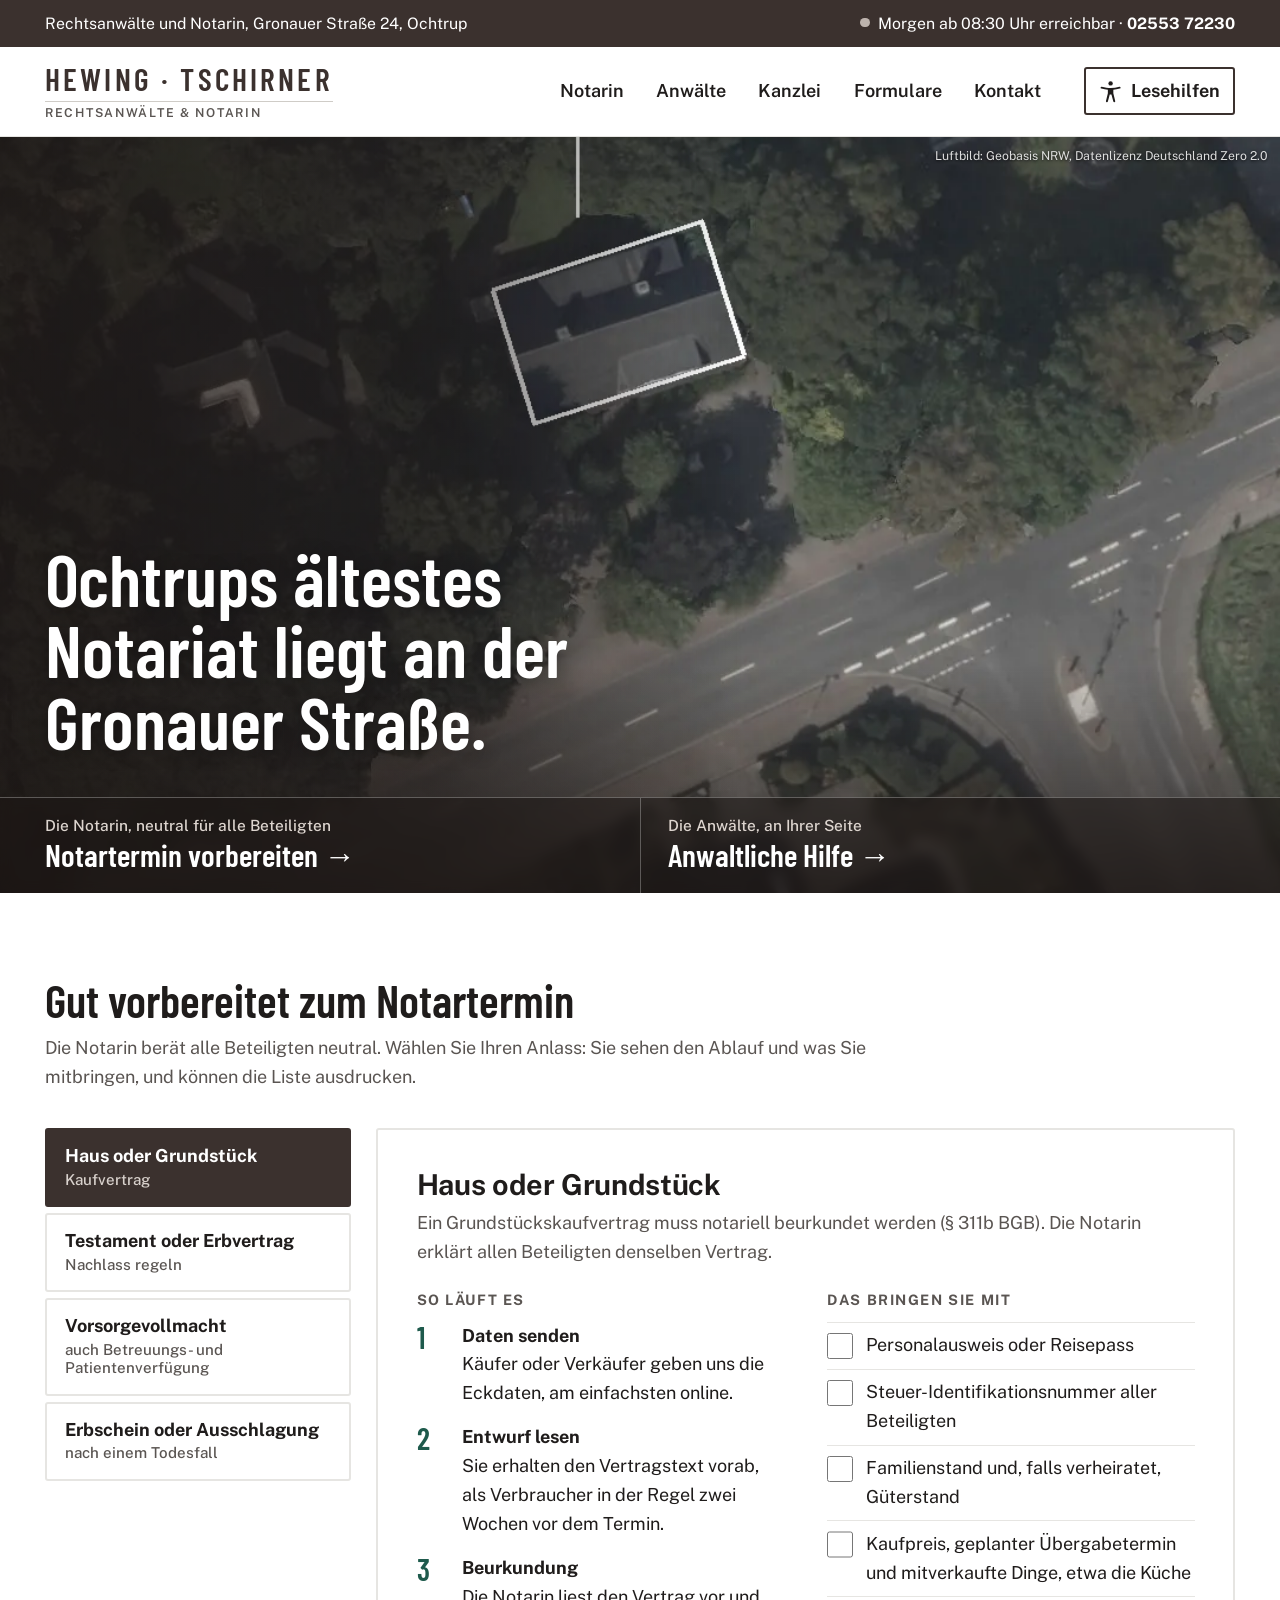
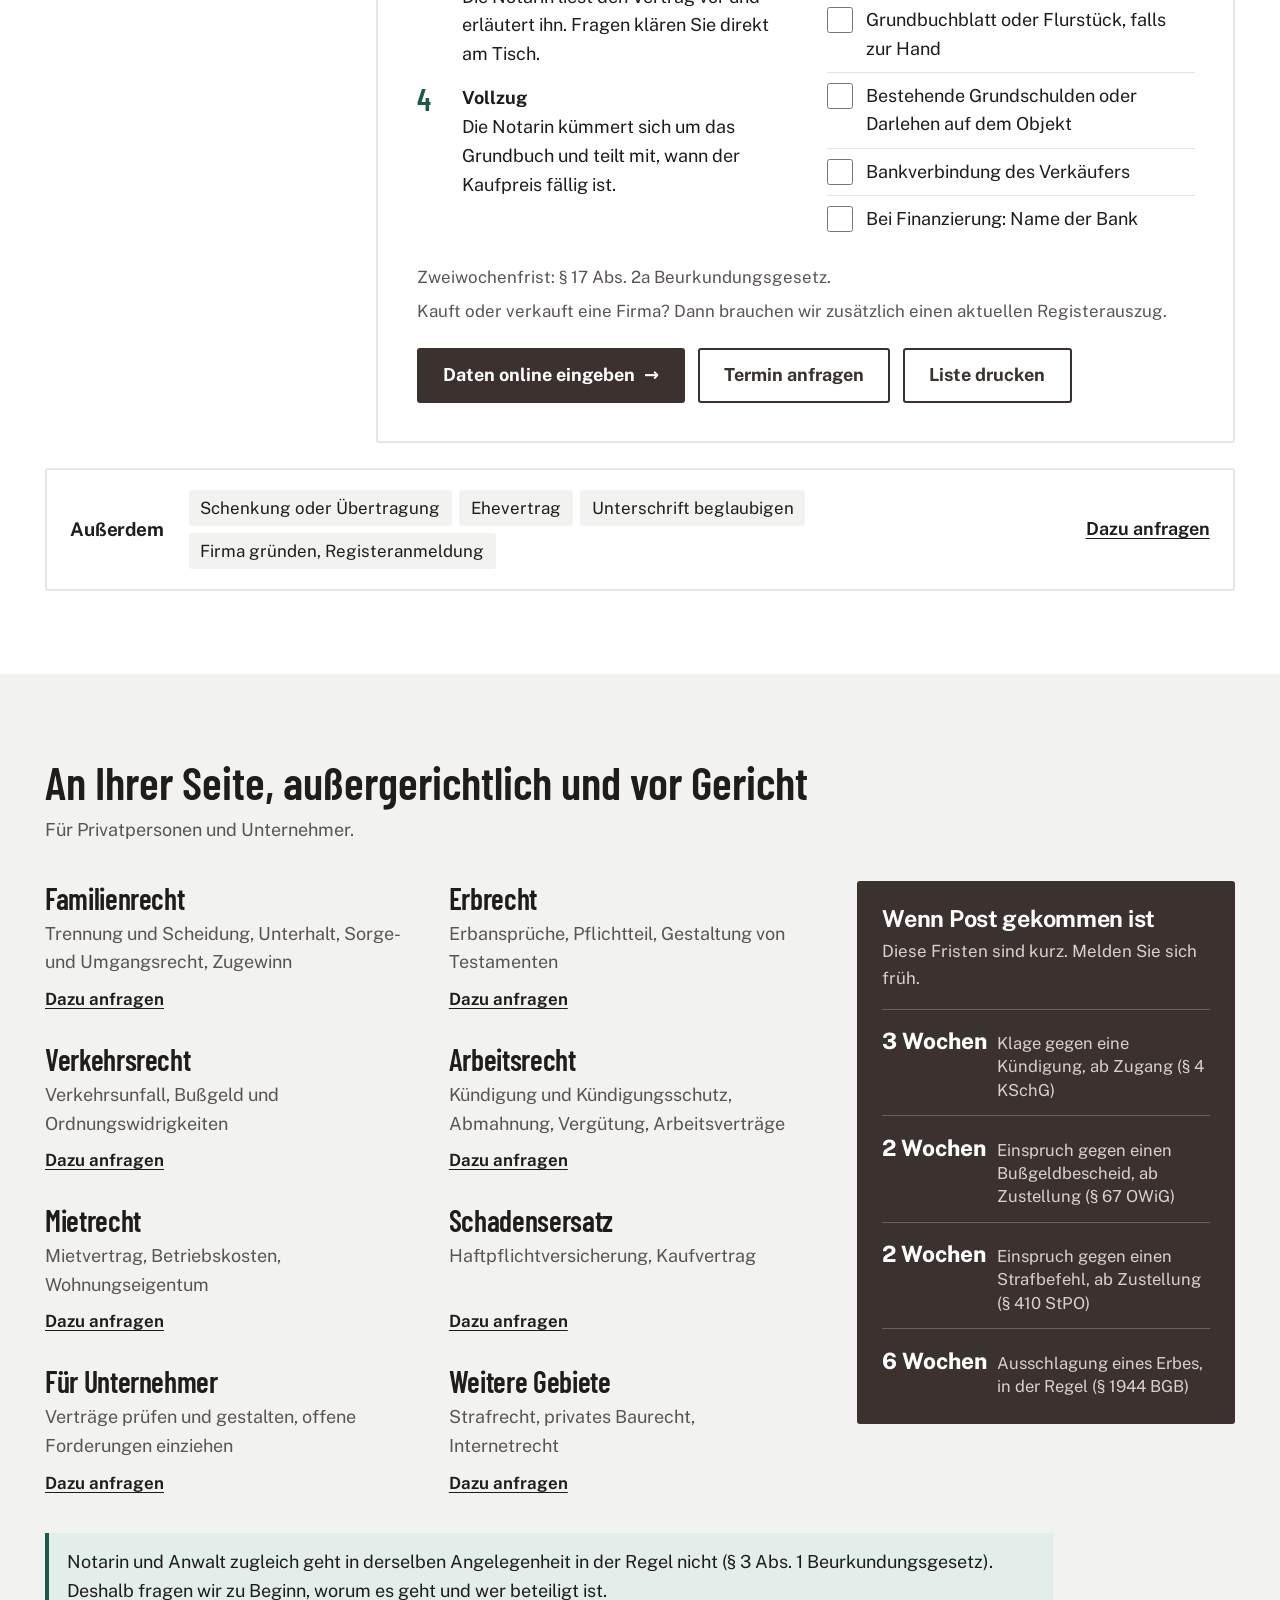
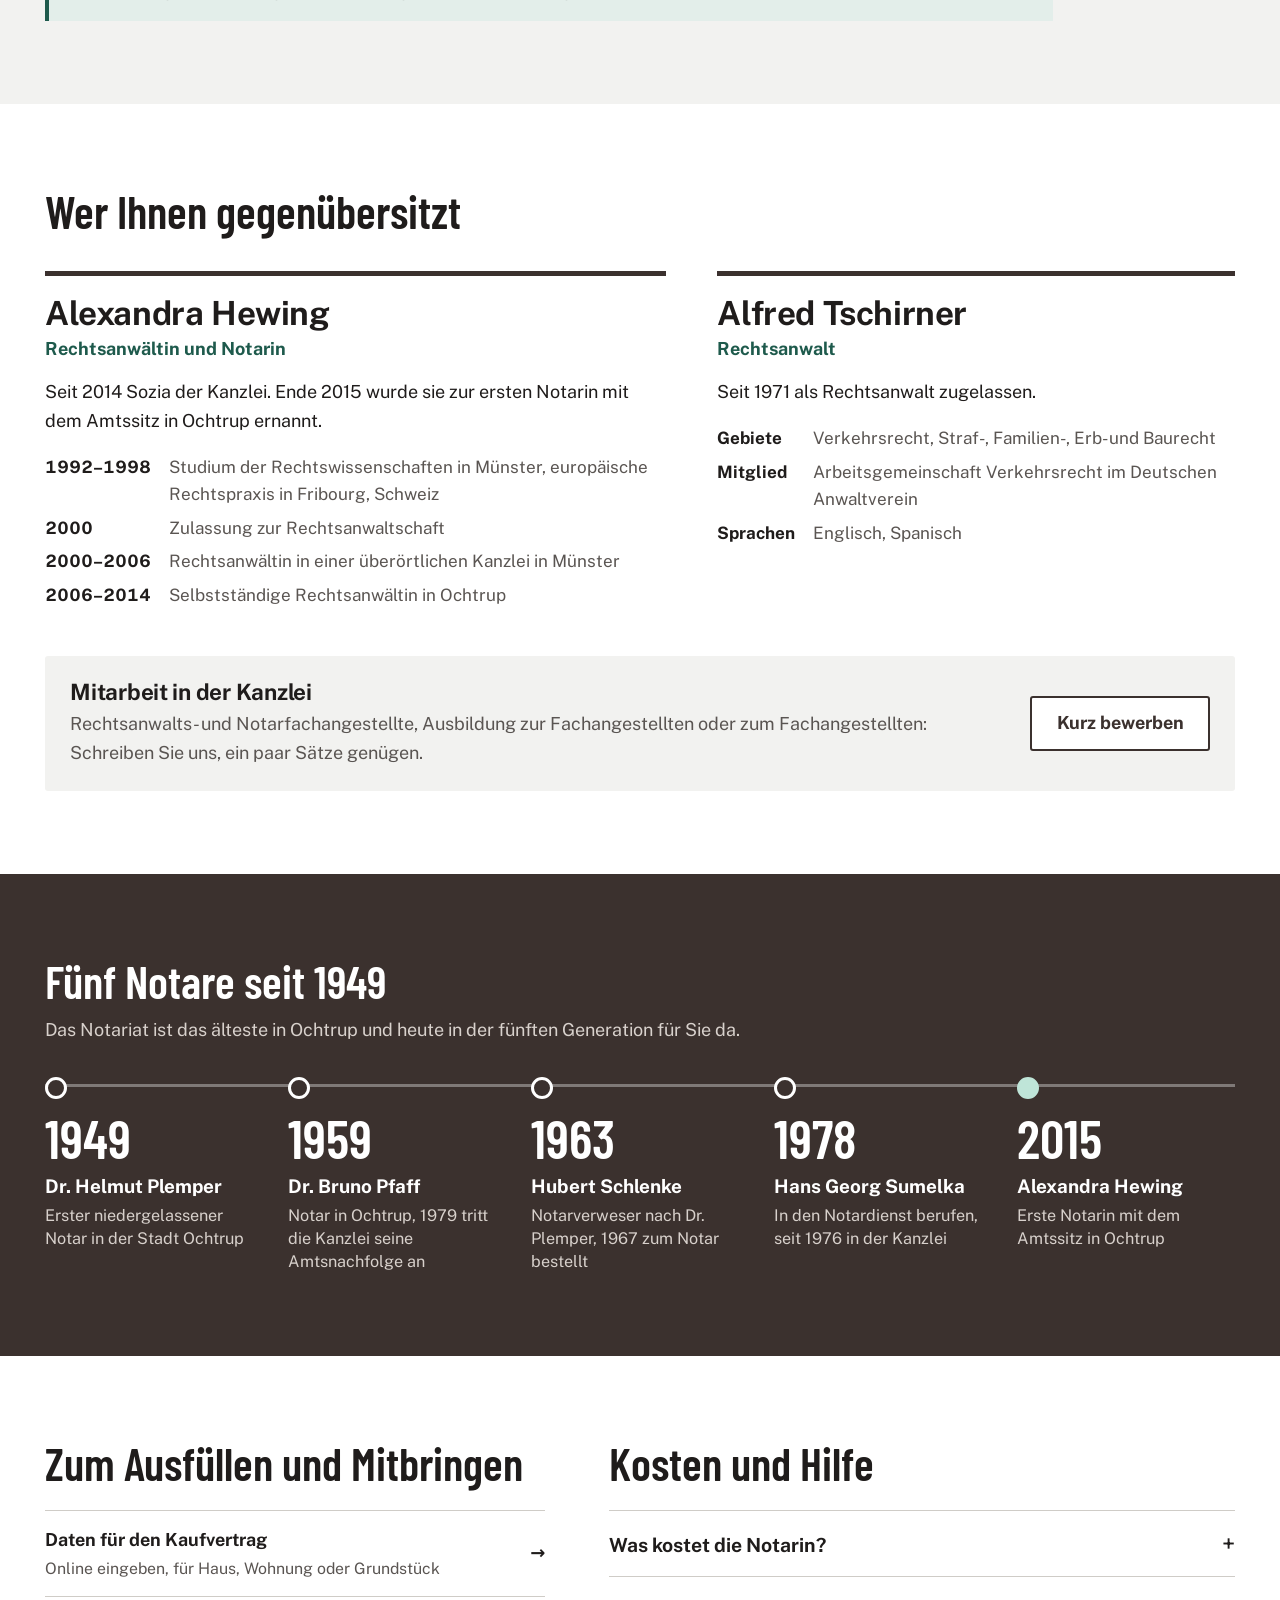
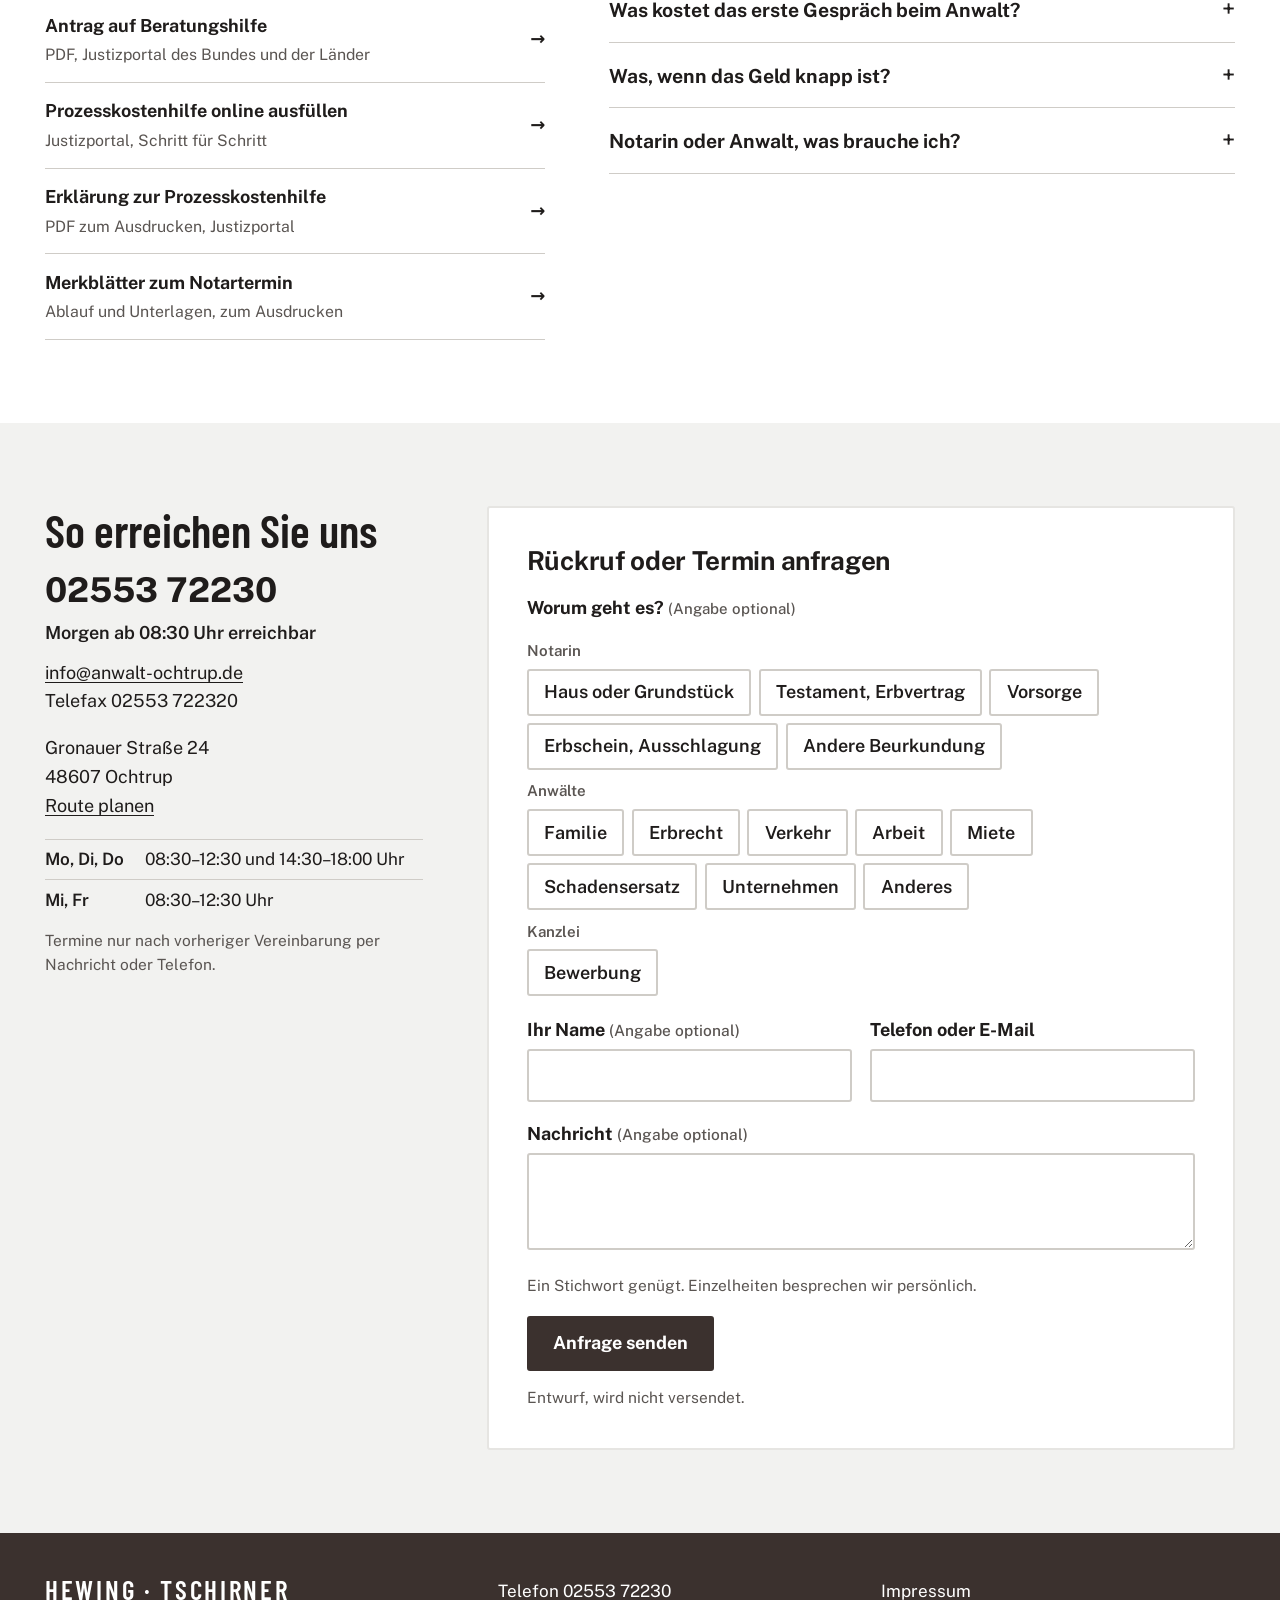
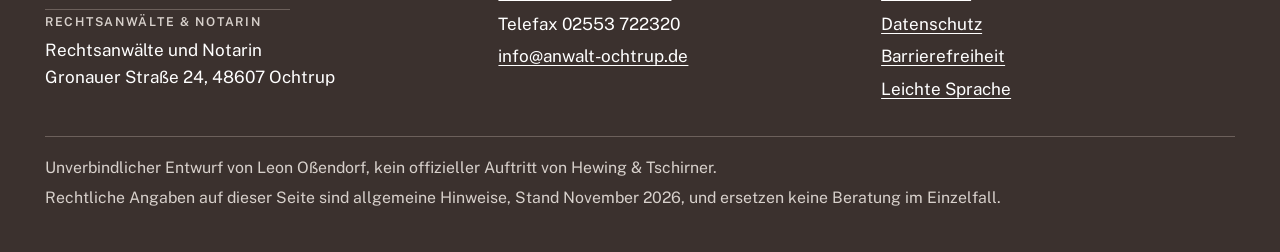
==== commit 8c05cd98: "Hero neu: Haus Gronauer Straße 24 im amtlichen Luftbild, Schildschrift, ohne Kästen in Reihen Co-Aut" ====
--- a/index.html
+++ b/index.html
@@ -8,6 +8,7 @@
 <meta name="robots" content="noindex,nofollow">
 <link rel="icon" href="img/favicon.svg" type="image/svg+xml">
 <link rel="preload" href="fonts/public-sans-var.woff2" as="font" type="font/woff2" crossorigin>
+<link rel="preload" href="fonts/barlow-condensed-600.woff2" as="font" type="font/woff2" crossorigin>
 <link rel="stylesheet" href="css/site.css">
 <script>document.documentElement.classList.add('js')</script>
 </head>
@@ -21,7 +22,7 @@
 </div>
 <header class="kopf">
   <div class="wrap kopf-innen">
-    <a class="marke" href="#inhalt" aria-label="Hewing und Tschirner, zur Startseite">Hewing &amp; Tschirner<small>Rechtsanwälte und Notarin</small></a>
+    <a class="marke" href="#inhalt" aria-label="Hewing und Tschirner, Rechtsanwälte und Notarin, zur Startseite">Hewing · Tschirner<small>Rechtsanwälte &amp; Notarin</small></a>
     <button type="button" class="menu-knopf" aria-expanded="false" aria-controls="hauptmenue">Menü</button>
     <nav class="nav" id="hauptmenue" aria-label="Hauptmenü">
       <ul>
@@ -57,31 +58,25 @@
 <main id="inhalt" tabindex="-1">
 
 <section class="start" aria-labelledby="start-h">
-  <div class="wrap">
-    <div class="start-raster">
-      <div>
-        <p class="ueber">Notariat in Ochtrup seit 1949</p>
-        <h1 id="start-h"><span>Die Notarin steht zwischen den Beteiligten.</span> <span class="zweiter">Die Anwälte stehen an Ihrer Seite.</span></h1>
-        <p class="satz">Beides unter einem Dach an der Gronauer Straße. Sagen Sie uns, worum es geht, wir sagen Ihnen, wer zuständig ist.</p>
-        <div class="knoepfe">
-          <a class="knopf" href="#notarin">Notartermin vorbereiten <span class="pfeil" aria-hidden="true">→</span></a>
-          <a class="knopf zweit" href="#anwaelte">Anwaltliche Hilfe</a>
-        </div>
-      </div>
-      <div class="bogen"><img src="img/praegung.webp" alt="" width="900" height="900"></div>
-    </div>
-    <div class="start-fakten">
-      <div><b>Notarin</b><span>Alexandra Hewing</span></div>
-      <div><b>Rechtsanwälte</b><span>Alexandra Hewing, Alfred Tschirner</span></div>
-      <div><b>Termine</b><span>nach Vereinbarung, <a href="tel:+49255372230">02553 72230</a></span></div>
-    </div>
-  </div>
+  <picture>
+    <source media="(max-width: 700px)" srcset="img/luftbild-hoch.webp" width="1080" height="1500">
+    <img class="start-bild" src="img/luftbild-breit.webp" width="2400" height="1300" alt="Luftbild: das Haus Gronauer Straße 24 in Ochtrup, zwischen alten Bäumen an der Gronauer Straße, weiß umrandet und beschriftet.">
+  </picture>
+  <div class="wrap start-text">
+    <h1 id="start-h">Ochtrups ältestes Notariat liegt an der Gronauer Straße.</h1>
+  </div>
+  <nav class="start-wege" aria-label="Ihr Anliegen">
+    <div class="wrap">
+      <a href="#notarin"><small>Die Notarin, neutral für alle Beteiligten</small>Notartermin vorbereiten <span aria-hidden="true">→</span></a>
+      <a href="#anwaelte"><small>Die Anwälte, an Ihrer Seite</small>Anwaltliche Hilfe <span aria-hidden="true">→</span></a>
+    </div>
+  </nav>
+  <p class="bildquelle">Luftbild: Geobasis NRW, Datenlizenz Deutschland Zero 2.0</p>
 </section>
 
 <section class="abschnitt" id="notarin" aria-labelledby="notarin-h">
   <div class="wrap">
     <div class="kopfzeile" data-zeigen>
-      <p class="ueber">Die Notarin</p>
       <h2 id="notarin-h">Gut vorbereitet zum Notartermin</h2>
       <p class="leise">Die Notarin berät alle Beteiligten neutral. Wählen Sie Ihren Anlass: Sie sehen den Ablauf und was Sie mitbringen, und können die Liste ausdrucken.</p>
     </div>
@@ -90,12 +85,12 @@
       <div><div class="blatt" id="blatt-haus" role="tabpanel" aria-labelledby="tab-haus" tabindex="0">
       <div class="druck-kopf"><b>Hewing &amp; Tschirner</b>Rechtsanwälte und Notarin, Gronauer Straße 24, 48607 Ochtrup, Telefon 02553 72230</div>
       <h3>Haus oder Grundstück</h3>
-      <p class="leise">Ein Grundstückskaufvertrag muss notariell beurkundet werden (§ 311b BGB). Die Notarin erklärt allen Beteiligten denselben Vertrag.</p>
+      <p class="leise">Ein Grundstückskaufvertrag muss notariell beurkundet werden (§&nbsp;311b BGB). Die Notarin erklärt allen Beteiligten denselben Vertrag.</p>
       <div class="blatt-teil">
         <div><h4>So läuft es</h4><ol class="schritte"><li><span><b>Daten senden</b> Käufer oder Verkäufer geben uns die Eckdaten, am einfachsten online.</span></li><li><span><b>Entwurf lesen</b> Sie erhalten den Vertragstext vorab, als Verbraucher in der Regel zwei Wochen vor dem Termin.</span></li><li><span><b>Beurkundung</b> Die Notarin liest den Vertrag vor und erläutert ihn. Fragen klären Sie direkt am Tisch.</span></li><li><span><b>Vollzug</b> Die Notarin kümmert sich um das Grundbuch und teilt mit, wann der Kaufpreis fällig ist.</span></li></ol></div>
         <div><h4>Das bringen Sie mit</h4><ul class="haken"><li><label><input type="checkbox"><span>Personalausweis oder Reisepass</span></label></li><li><label><input type="checkbox"><span>Steuer-Identifikationsnummer aller Beteiligten</span></label></li><li><label><input type="checkbox"><span>Familienstand und, falls verheiratet, Güterstand</span></label></li><li><label><input type="checkbox"><span>Kaufpreis, geplanter Übergabetermin und mitverkaufte Dinge, etwa die Küche</span></label></li><li><label><input type="checkbox"><span>Grundbuchblatt oder Flurstück, falls zur Hand</span></label></li><li><label><input type="checkbox"><span>Bestehende Grundschulden oder Darlehen auf dem Objekt</span></label></li><li><label><input type="checkbox"><span>Bankverbindung des Verkäufers</span></label></li><li><label><input type="checkbox"><span>Bei Finanzierung: Name der Bank</span></label></li></ul></div>
       </div>
-      <div class="gut"><p class="leise">Zweiwochenfrist: § 17 Abs. 2a Beurkundungsgesetz.</p><p class="leise">Kauft oder verkauft eine Firma? Dann brauchen wir zusätzlich einen aktuellen Registerauszug.</p></div>
+      <div class="gut"><p class="leise">Zweiwochenfrist: §&nbsp;17 Abs. 2a Beurkundungsgesetz.</p><p class="leise">Kauft oder verkauft eine Firma? Dann brauchen wir zusätzlich einen aktuellen Registerauszug.</p></div>
       <div class="blatt-knoepfe">
         <a class="knopf" href="datenblatt.html">Daten online eingeben <span class="pfeil" aria-hidden="true">→</span></a>
         <a class="knopf zweit" href="#kontakt" data-wahl="haus">Termin anfragen</a>
@@ -110,7 +105,7 @@
         <div><h4>So läuft es</h4><ol class="schritte"><li><span><b>Vorgespräch</b> Sie schildern Familie, Vermögen und Wünsche.</span></li><li><span><b>Entwurf lesen</b> Sie erhalten den Text vorab und können in Ruhe Änderungen nennen.</span></li><li><span><b>Beurkundung</b> Die Notarin liest die Urkunde vor und erläutert sie.</span></li><li><span><b>Verwahrung</b> Die Urkunde kommt in die besondere amtliche Verwahrung und wird im Zentralen Testamentsregister erfasst.</span></li></ol></div>
         <div><h4>Das bringen Sie mit</h4><ul class="haken"><li><label><input type="checkbox"><span>Personalausweis oder Reisepass</span></label></li><li><label><input type="checkbox"><span>Namen, Geburtsdaten und Anschriften der Bedachten</span></label></li><li><label><input type="checkbox"><span>Frühere Testamente oder Erbverträge</span></label></li><li><label><input type="checkbox"><span>Ehevertrag, falls vorhanden</span></label></li><li><label><input type="checkbox"><span>Grober Überblick über das Vermögen</span></label></li><li><label><input type="checkbox"><span>Angaben zu Immobilien</span></label></li></ul></div>
       </div>
-      <div class="gut"><p class="leise">Verwahrung: § 34 Beurkundungsgesetz.</p><p class="leise">Ein notarielles Testament kann beim Grundbuchamt den Erbschein ersetzen (§ 35 Abs. 1 Grundbuchordnung).</p></div>
+      <div class="gut"><p class="leise">Verwahrung: §&nbsp;34 Beurkundungsgesetz.</p><p class="leise">Ein notarielles Testament kann beim Grundbuchamt den Erbschein ersetzen (§&nbsp;35 Abs. 1 Grundbuchordnung).</p></div>
       <div class="blatt-knoepfe">
         
         <a class="knopf" href="#kontakt" data-wahl="testament">Termin anfragen</a>
@@ -135,7 +130,7 @@
 <div class="blatt" id="blatt-erbschein" role="tabpanel" aria-labelledby="tab-erbschein" tabindex="0">
       <div class="druck-kopf"><b>Hewing &amp; Tschirner</b>Rechtsanwälte und Notarin, Gronauer Straße 24, 48607 Ochtrup, Telefon 02553 72230</div>
       <h3>Erbschein oder Ausschlagung</h3>
-      <p class="leise">Nach einem Todesfall läuft eine Frist. Rufen Sie uns möglichst früh an, wir sagen Ihnen, was zu tun ist.</p><p class="frist-hinweis">Ein Erbe lässt sich nur binnen sechs Wochen ausschlagen, in Fällen mit Auslandsbezug binnen sechs Monaten. Die Frist beginnt in der Regel, sobald Sie vom Erbfall und vom Grund Ihrer Berufung wissen (§ 1944 BGB).</p>
+      <p class="leise">Nach einem Todesfall läuft eine Frist. Rufen Sie uns möglichst früh an, wir sagen Ihnen, was zu tun ist.</p><p class="frist-hinweis">Ein Erbe lässt sich nur binnen sechs Wochen ausschlagen, in Fällen mit Auslandsbezug binnen sechs Monaten. Die Frist beginnt in der Regel, sobald Sie vom Erbfall und vom Grund Ihrer Berufung wissen (§&nbsp;1944 BGB).</p>
       <div class="blatt-teil">
         <div><h4>So läuft es</h4><ol class="schritte"><li><span><b>Früh melden</b> Wir klären am Telefon, was Sie brauchen, und nennen den nächsten freien Termin.</span></li><li><span><b>Vorbereitung</b> Wir bereiten den Erbscheinsantrag oder die Ausschlagungserklärung vor.</span></li><li><span><b>Termin</b> Sie unterschreiben bei der Notarin.</span></li><li><span><b>Einreichung</b> Die Erklärung geht an das Nachlassgericht.</span></li></ol></div>
         <div><h4>Das bringen Sie mit</h4><ul class="haken"><li><label><input type="checkbox"><span>Personalausweis oder Reisepass</span></label></li><li><label><input type="checkbox"><span>Sterbeurkunde</span></label></li><li><label><input type="checkbox"><span>Testament oder Erbvertrag und Eröffnungsprotokoll, falls vorhanden</span></label></li><li><label><input type="checkbox"><span>Familienstammbuch oder Geburts- und Heiratsurkunden</span></label></li><li><label><input type="checkbox"><span>Aktenzeichen des Nachlassgerichts, falls vorhanden</span></label></li><li><label><input type="checkbox"><span>Überblick über den Nachlass</span></label></li></ul></div>
@@ -159,7 +154,6 @@
 <section class="abschnitt grau" id="anwaelte" aria-labelledby="rg-h">
   <div class="wrap">
     <div class="kopfzeile" data-zeigen>
-      <p class="ueber">Die Anwälte</p>
       <h2 id="rg-h">An Ihrer Seite, außergerichtlich und vor Gericht</h2>
       <p class="leise">Für Privatpersonen und Unternehmer.</p>
     </div>
@@ -192,7 +186,6 @@
 <section class="abschnitt" id="kanzlei" aria-labelledby="ka-h">
   <div class="wrap">
     <div class="kopfzeile" data-zeigen>
-      <p class="ueber">Die Kanzlei</p>
       <h2 id="ka-h">Wer Ihnen gegenübersitzt</h2>
     </div>
     <div class="personen">
@@ -231,7 +224,6 @@
 <section class="abschnitt dunkel" aria-labelledby="af-h">
   <div class="wrap">
     <div class="kopfzeile" data-zeigen>
-      <p class="ueber">Die Amtsfolge</p>
       <h2 id="af-h">Fünf Notare seit 1949</h2>
       <p class="leise">Das Notariat ist das älteste in Ochtrup und heute in der fünften Generation für Sie da.</p>
     </div>
@@ -248,7 +240,6 @@
 <section class="abschnitt" id="formulare" aria-labelledby="fo-h">
   <div class="wrap zwei-spalten">
     <div data-zeigen>
-      <p class="ueber">Formulare</p>
       <h2 id="fo-h">Zum Ausfüllen und Mitbringen</h2>
       <ul class="formulare" style="margin-top:1.3rem">
         <li><a href="datenblatt.html"><b>Daten für den Kaufvertrag</b><small>Online eingeben, für Haus, Wohnung oder Grundstück</small></a></li>
@@ -259,7 +250,6 @@
       </ul>
     </div>
     <div data-zeigen>
-      <p class="ueber">Häufige Fragen</p>
       <h2 id="ko-h">Kosten und Hilfe</h2>
       <div class="fragen" style="margin-top:1.3rem">
         <details>
@@ -286,7 +276,6 @@
 <section class="abschnitt grau" id="kontakt" aria-labelledby="ko2-h">
   <div class="wrap kontakt-raster">
     <div class="kontakt-daten" data-zeigen>
-      <p class="ueber">Kontakt</p>
       <h2 id="ko2-h">So erreichen Sie uns</h2>
       <a class="tel-gross" href="tel:+49255372230">02553 72230</a>
       <p class="status" data-status></p>
@@ -324,7 +313,7 @@
   <div class="wrap">
     <div class="fuss-raster">
       <div>
-        <a class="marke" href="index.html">Hewing &amp; Tschirner</a>
+        <a class="marke" href="index.html">Hewing · Tschirner<small>Rechtsanwälte &amp; Notarin</small></a>
         <p>Rechtsanwälte und Notarin<br>Gronauer Straße 24, 48607 Ochtrup</p>
       </div>
       <ul>
--- a/css/site.css
+++ b/css/site.css
@@ -1,6 +1,6 @@
 /* Hewing & Tschirner, Entwurf. Schriften liegen lokal, kein Dienst von außen. */
 @font-face{font-family:"Public Sans";src:url(../fonts/public-sans-var.woff2) format("woff2");font-weight:100 900;font-style:normal;font-display:swap}
-@font-face{font-family:"EB Garamond";src:url(../fonts/eb-garamond-var.woff2) format("woff2");font-weight:400 800;font-style:normal;font-display:swap}
+@font-face{font-family:"Barlow Condensed";src:url(../fonts/barlow-condensed-600.woff2) format("woff2");font-weight:600;font-style:normal;font-display:swap}
 
 :root{
   --weiss:#fff; --flaeche:#f2f2f0; --flaeche-2:#e6e5e2;
@@ -8,7 +8,7 @@
   --grau:#5a5552; --rand:#cfccc7; --gruen:#1e5a4c; --gruen-hell:#e3eeea; --frist:#8f2f1f;
   --auf-dunkel:#fff; --auf-dunkel-2:#d8d1cc; --rand-dunkel:#6c605b;
   --sans:"Public Sans","Segoe UI",system-ui,sans-serif;
-  --marke:"EB Garamond",Georgia,serif;
+  --schild:"Barlow Condensed","Arial Narrow",sans-serif;
   --breit:76rem; --abstand:clamp(1.15rem,4vw,2.5rem);
   --zeile:1.6;
 }
@@ -24,8 +24,8 @@
 html{font-size:112.5%;-webkit-text-size-adjust:100%;scroll-behavior:smooth;scroll-padding-top:1rem}
 body{margin:0;font-family:var(--sans);font-size:1rem;line-height:var(--zeile);color:var(--tinte);background:var(--weiss);overflow-wrap:break-word}
 h1,h2,h3,h4{font-family:var(--sans);line-height:1.15;margin:0;letter-spacing:-.012em}
-h1{font-weight:750}
-h2{font-size:clamp(1.75rem,3vw,2.35rem);font-weight:720}
+h1,h2{font-family:var(--schild);font-weight:600;letter-spacing:0}
+h2{font-size:clamp(2.1rem,3.6vw,2.9rem);line-height:1.04}
 h3{font-size:1.25rem;font-weight:680}
 p{margin:0 0 1em}
 ul,ol{margin:0;padding:0;list-style:none}
@@ -55,8 +55,8 @@
 /* Kopf */
 .kopf{position:relative;z-index:20;background:var(--weiss);border-bottom:1px solid var(--flaeche-2)}
 .kopf-innen{display:flex;align-items:center;gap:1.6rem;padding-block:.9rem}
-.marke{text-decoration:none;font-family:var(--marke);font-size:1.7rem;font-weight:500;line-height:1;white-space:nowrap;color:var(--umbra)}
-.marke small{display:block;font-family:var(--sans);font-size:.72rem;font-weight:600;letter-spacing:.09em;text-transform:uppercase;color:var(--grau);margin-top:.3rem}
+.marke{text-decoration:none;font-family:var(--schild);font-size:1.75rem;font-weight:600;letter-spacing:.1em;text-transform:uppercase;line-height:1;white-space:nowrap;color:var(--umbra)}
+.marke small{display:block;font-family:var(--sans);font-size:.68rem;font-weight:600;letter-spacing:.14em;color:var(--grau);margin-top:.35rem;padding-top:.3rem;border-top:1px solid var(--rand)}
 .nav{margin-left:auto}
 .nav ul{display:flex;gap:.3rem}
 .nav a{text-decoration:none;padding:.55rem .75rem;display:block;font-weight:600;border-radius:3px;transition:background .2s}
@@ -84,22 +84,25 @@
 .knopf .pfeil{transition:transform .25s}
 .knopf:hover .pfeil{transform:translateX(3px)}
 
-/* Erster Bildschirm */
-.start{background:var(--flaeche);overflow:hidden}
-.start-raster{display:grid;grid-template-columns:minmax(0,1.15fr) minmax(0,.85fr);gap:clamp(2rem,5vw,4.5rem);align-items:center;padding-block:clamp(2.4rem,5.5vw,4.6rem)}
-.start h1{font-size:clamp(2.15rem,4.1vw,3.45rem);line-height:1.08;max-width:15em}
-.start h1 span{display:block}
-.start h1 .zweiter{color:var(--gruen)}
-.start .satz{font-size:1.14rem;color:var(--grau);max-width:34rem;margin:1.3rem 0 1.7rem}
-.start .knoepfe{display:flex;flex-wrap:wrap;gap:.7rem}
-.bogen{position:relative;aspect-ratio:4/4.6;background:#fafaf8 url(../img/papier.webp);box-shadow:0 1px 1px rgba(0,0,0,.06),0 18px 40px -10px rgba(59,49,46,.32);transform:rotate(1.6deg);display:grid;place-items:center}
-.bogen img{width:72%;height:auto}
-.bogen::after{content:"";position:absolute;inset:0;background:linear-gradient(135deg,rgba(255,255,255,.35),rgba(255,255,255,0) 45%,rgba(0,0,0,.04));pointer-events:none}
-html.kontrast .bogen{display:none}
-.start-fakten{display:grid;grid-template-columns:repeat(3,minmax(0,1fr));border-top:1px solid var(--rand)}
-.start-fakten div{padding:1rem 1.2rem 1.1rem 0}
-.start-fakten b{display:block;font-size:.8rem;letter-spacing:.09em;text-transform:uppercase;color:var(--grau)}
-.start-fakten span{font-weight:650}
+/* Erster Bildschirm: das Haus aus der Luft */
+.start{position:relative;min-height:min(84vh,820px);display:flex;flex-direction:column;justify-content:flex-end;background:#2a2320;color:#fff;overflow:hidden}
+.start picture{position:absolute;inset:0}
+.start-bild{width:100%;height:100%;object-fit:cover;object-position:62% 30%}
+.start::before{content:"";position:absolute;inset:0;z-index:1;background:linear-gradient(90deg,rgba(28,22,20,.82) 0%,rgba(28,22,20,.55) 34%,rgba(28,22,20,0) 58%),linear-gradient(0deg,rgba(28,22,20,.7) 0%,rgba(28,22,20,0) 30%)}
+.start-text{position:relative;z-index:2;width:100%;padding-bottom:2.2rem}
+.start h1{font-size:clamp(2.7rem,5.7vw,5.2rem);line-height:.98;max-width:9.6em;text-wrap:balance;text-shadow:0 2px 18px rgba(0,0,0,.35)}
+.start-wege{position:relative;z-index:2;border-top:1px solid rgba(255,255,255,.28);background:rgba(28,22,20,.55);backdrop-filter:blur(6px)}
+.start-wege .wrap{display:grid;grid-template-columns:1fr 1fr}
+.start-wege a{display:block;padding:1.05rem 1.5rem 1.15rem 0;text-decoration:none;font-family:var(--schild);font-weight:600;font-size:1.75rem;line-height:1.1;color:#fff}
+.start-wege a+a{padding-left:1.5rem;border-left:1px solid rgba(255,255,255,.28)}
+.start-wege small{display:block;font-family:var(--sans);font-weight:500;font-size:.86rem;color:#ddd5cf;margin-bottom:.2rem}
+.start-wege a span{display:inline-block;transition:transform .25s}
+.start-wege a:hover span{transform:translateX(.35rem)}
+.start-wege a:hover{color:#bfe5d8}
+.bildquelle{position:absolute;z-index:2;right:.7rem;top:.5rem;margin:0;font-size:.68rem;color:rgba(255,255,255,.85);text-shadow:0 1px 3px rgba(0,0,0,.8)}
+.start :focus-visible{outline-color:#bfe5d8}
+@keyframes heran{from{transform:scale(1.06)}to{transform:scale(1)}}
+.js .start-bild{animation:heran 1.6s cubic-bezier(.2,.7,.2,1) both}
 
 /* Abschnitte */
 .abschnitt{padding-block:clamp(3.2rem,6.5vw,5.4rem)}
@@ -126,7 +129,7 @@
 .blatt h4{font-size:.8rem;letter-spacing:.11em;text-transform:uppercase;font-weight:700;color:var(--grau);margin:0 0 .75rem}
 .schritte{counter-reset:s}
 .schritte li{counter-increment:s;display:grid;grid-template-columns:2.1rem 1fr;gap:.1rem .45rem;padding-bottom:.85rem}
-.schritte li::before{content:counter(s);display:grid;place-items:center;width:1.75rem;height:1.75rem;border-radius:50%;background:var(--umbra);color:#fff;font-weight:700;font-size:.9rem}
+.schritte li::before{content:counter(s);font-family:var(--schild);font-weight:600;font-size:1.7rem;line-height:1;color:var(--gruen)}
 .schritte b{display:block}
 .haken li{border-top:1px solid var(--flaeche-2)}
 .haken label{display:grid;grid-template-columns:1.6rem 1fr;gap:.55rem;padding:.48rem 0;cursor:pointer;align-items:start}
@@ -145,12 +148,12 @@
 
 /* Rechtsgebiete */
 .gebiete-raster{display:grid;grid-template-columns:minmax(0,1fr) 21rem;gap:clamp(2rem,4vw,3.5rem);align-items:start}
-.gebiete{display:grid;grid-template-columns:1fr 1fr;gap:.6rem}
-.gebiete li{background:var(--flaeche);border-radius:3px;padding:1rem 1.15rem 1.05rem;display:flex;flex-direction:column;transition:background .25s,box-shadow .25s}
-.gebiete li:target{background:var(--gruen-hell);box-shadow:inset 0 0 0 2px var(--gruen)}
+.gebiete{display:grid;grid-template-columns:1fr 1fr;gap:1.6rem 2.6rem}
+.gebiete li{display:flex;flex-direction:column;scroll-margin-top:1rem}
+.gebiete li:target h3{color:var(--gruen);text-decoration:underline;text-decoration-thickness:3px;text-underline-offset:.25em}
 .gebiete li.gross{grid-column:1 / -1}
-.gebiete h3{font-size:1.15rem;margin-bottom:.3rem}
-.gebiete p{margin:0 0 .6rem;font-size:.95rem;color:var(--grau);flex:1}
+.gebiete h3{font-family:var(--schild);font-weight:600;font-size:1.65rem;margin-bottom:.25rem}
+.gebiete p{margin:0 0 .5rem;color:var(--grau);flex:1}
 .gebiete a{font-weight:650;font-size:.94rem}
 .fristen{background:var(--umbra);color:var(--auf-dunkel);padding:1.4rem 1.4rem .7rem;border-radius:3px}
 .fristen h3{font-size:1.3rem;margin-bottom:.25rem}
@@ -170,11 +173,11 @@
 .dunkel{background:var(--umbra);color:var(--auf-dunkel)}
 .dunkel .ueber{color:#9ed3c3}
 .dunkel .leise{color:var(--auf-dunkel-2)}
-.folge{display:grid;grid-template-columns:repeat(5,minmax(0,1fr));gap:.6rem;margin-top:1.8rem}
-.folge li{background:var(--umbra-2);border-radius:3px;padding:1rem 1.05rem 1.1rem}
-.folge li:last-child{background:var(--weiss);color:var(--tinte)}
-.folge li:last-child span{color:var(--grau)}
-.folge time{display:block;font-size:2rem;font-weight:750;line-height:1;font-variant-numeric:tabular-nums}
+.folge{display:grid;grid-template-columns:repeat(5,minmax(0,1fr));gap:0 1.4rem;margin-top:2.2rem;border-top:3px solid rgba(255,255,255,.35)}
+.folge li{position:relative;padding-top:1.3rem}
+.folge li::before{content:"";position:absolute;top:-.6rem;left:0;width:.9rem;height:.9rem;border-radius:50%;background:var(--umbra);border:3px solid #fff}
+.folge li:last-child::before{background:#bfe5d8;border-color:#bfe5d8}
+.folge time{display:block;font-family:var(--schild);font-weight:600;font-size:3rem;line-height:1}
 .folge b{display:block;font-size:1.05rem;line-height:1.25;margin:.55rem 0 .3rem}
 .folge span{display:block;font-size:.9rem;line-height:1.42;color:var(--auf-dunkel-2)}
 .mitarbeit{display:grid;grid-template-columns:1fr auto;gap:1rem 2rem;align-items:center;margin-top:2.6rem;padding:1.3rem 1.4rem;background:var(--flaeche);border-radius:3px}
@@ -238,7 +241,7 @@
 /* Datenblatt */
 .datenblatt fieldset{border-top:2px solid var(--flaeche-2);padding-top:1.3rem;margin-bottom:1.4rem}
 .datenblatt legend{display:flex;gap:.7rem;align-items:center;font-size:1.25rem;padding-right:.6rem}
-.datenblatt legend .nr{display:grid;place-items:center;width:2rem;height:2rem;border-radius:50%;background:var(--umbra);color:#fff;font-size:.95rem}
+.datenblatt legend .nr{font-family:var(--schild);font-weight:600;font-size:2rem;line-height:1;color:var(--gruen)}
 .datenblatt .erklaer{color:var(--grau);font-size:.94rem;margin:-.1rem 0 .9rem}
 .demo-band{background:var(--gruen-hell);border-left:4px solid var(--gruen);padding:.8rem 1rem;margin:1.2rem 0 1.6rem}
 .demo-band p{margin:0}
@@ -247,6 +250,7 @@
 .fuss{background:var(--umbra);color:var(--auf-dunkel);padding-block:2.4rem 2rem;font-size:.95rem}
 .fuss-raster{display:grid;grid-template-columns:1.2fr 1fr 1fr;gap:1.6rem}
 .fuss .marke{color:#fff;font-size:1.5rem;display:inline-block;margin-bottom:.5rem}
+.fuss .marke small{color:var(--auf-dunkel-2);border-color:var(--rand-dunkel)}
 .fuss li{padding:.14rem 0}
 .entwurf-zeile{border-top:1px solid var(--rand-dunkel);margin-top:1.5rem;padding-top:1rem;color:var(--auf-dunkel-2);font-size:.88rem}
 .entwurf-zeile p{margin-bottom:.3rem}
@@ -263,8 +267,6 @@
 .js [data-zeigen].ist-da{opacity:1;transform:none}
 .reiter-wechsel{animation:blatt .32s ease}
 @keyframes blatt{from{opacity:.25;transform:translateY(5px)}to{opacity:1;transform:none}}
-@keyframes bogen{from{opacity:0;transform:rotate(4deg) translateY(14px)}to{opacity:1;transform:rotate(1.6deg)}}
-.js .bogen{animation:bogen .9s cubic-bezier(.2,.7,.2,1) both .15s}
 @media (prefers-reduced-motion:reduce){
   html{scroll-behavior:auto}
   *,*::before,*::after{animation:none!important;transition:none!important}
@@ -273,13 +275,13 @@
 html.ruhig{scroll-behavior:auto}
 html.ruhig *,html.ruhig *::before,html.ruhig *::after{animation:none!important;transition:none!important}
 html.ruhig [data-zeigen]{opacity:1!important;transform:none!important}
+html.kontrast .start::before{background:rgba(0,0,0,.78)}
 
 /* Mittlere Breite */
 @media (max-width:1120px){
   .nav a{padding:.55rem .5rem}
   .gebiete-raster{grid-template-columns:1fr}
   .fristen ul{display:grid;grid-template-columns:1fr 1fr;gap:0 1.5rem}
-  .folge{grid-template-columns:repeat(3,minmax(0,1fr))}
 }
 @media (max-width:960px){
   .menu-knopf{display:inline-flex;margin-left:auto}
@@ -287,8 +289,6 @@
   .nav.offen{display:block}
   .nav ul{flex-direction:column;gap:0;padding:.3rem var(--abstand)}
   .nav a{padding:.8rem 0;border-bottom:1px solid var(--flaeche)}
-  .start-raster{grid-template-columns:1fr}
-  .bogen{max-width:22rem;width:78%;margin:0 auto .5rem}
   .termin{grid-template-columns:1fr}
   .reiter{display:grid;grid-template-columns:repeat(2,minmax(0,1fr))}
   .reiter button{min-width:0;hyphens:auto;overflow-wrap:break-word}
@@ -308,15 +308,22 @@
   .reiter{grid-template-columns:1fr}
   .kopf-innen{gap:.5rem;padding-block:.7rem}
   .hilfe-knopf .wort{display:none}
-  .start .knoepfe .knopf{width:100%}
-  .start-fakten{grid-template-columns:1fr}
-  .start-fakten div{padding:.7rem 0;border-bottom:1px solid var(--rand)}
+  .start{min-height:calc(100svh - 11rem)}
+  .start-bild{object-position:50% 0}
+  .start::before{background:linear-gradient(0deg,rgba(28,22,20,.92) 0%,rgba(28,22,20,.7) 38%,rgba(28,22,20,0) 62%)}
+  .start h1{font-size:2.55rem}
+  .start-text{padding-bottom:1.4rem}
+  .start-wege .wrap{grid-template-columns:1fr}
+  .start-wege a{font-size:1.45rem;padding:.8rem 0}
+  .start-wege a+a{padding-left:0;border-left:0;border-top:1px solid rgba(255,255,255,.28)}
+  .gebiete{gap:1.3rem}
   .blatt-teil{grid-template-columns:1fr;gap:1.2rem}
   .gebiete{grid-template-columns:1fr}
   .fristen ul{grid-template-columns:1fr}
-  .folge{grid-template-columns:1fr}
-  .folge li{display:grid;grid-template-columns:4.4rem 1fr;gap:0 .8rem}
-  .folge time{grid-row:1 / span 2;font-size:1.6rem}
+  .folge{grid-template-columns:1fr;border-top:0;border-left:3px solid rgba(255,255,255,.35);margin-left:.4rem}
+  .folge li{display:grid;grid-template-columns:4.6rem 1fr;gap:0 .8rem;padding:0 0 1.3rem 1.2rem}
+  .folge li::before{top:.35rem;left:-.62rem}
+  .folge time{grid-row:1 / span 2;font-size:2.2rem}
   .folge b{margin-top:0}
   .mitarbeit{grid-template-columns:1fr}
   .zwei,.drei{grid-template-columns:1fr}
@@ -339,8 +346,8 @@
   .blatt{border:0;padding:0}
   .blatt[hidden]{display:none!important}
   .druck-kopf{display:block;border-bottom:1pt solid #000;padding-bottom:6pt;margin-bottom:12pt;font-size:10pt}
-  .druck-kopf b{font-family:var(--marke);font-size:15pt;font-weight:500;display:block}
+  .druck-kopf b{font-family:var(--schild);font-size:15pt;font-weight:600;letter-spacing:.08em;text-transform:uppercase;display:block}
   .blatt-teil{grid-template-columns:1fr 1fr}
-  .schritte li::before{background:#000}
+  .schritte li::before{color:#000}
   [data-zeigen]{opacity:1!important;transform:none!important}
 }
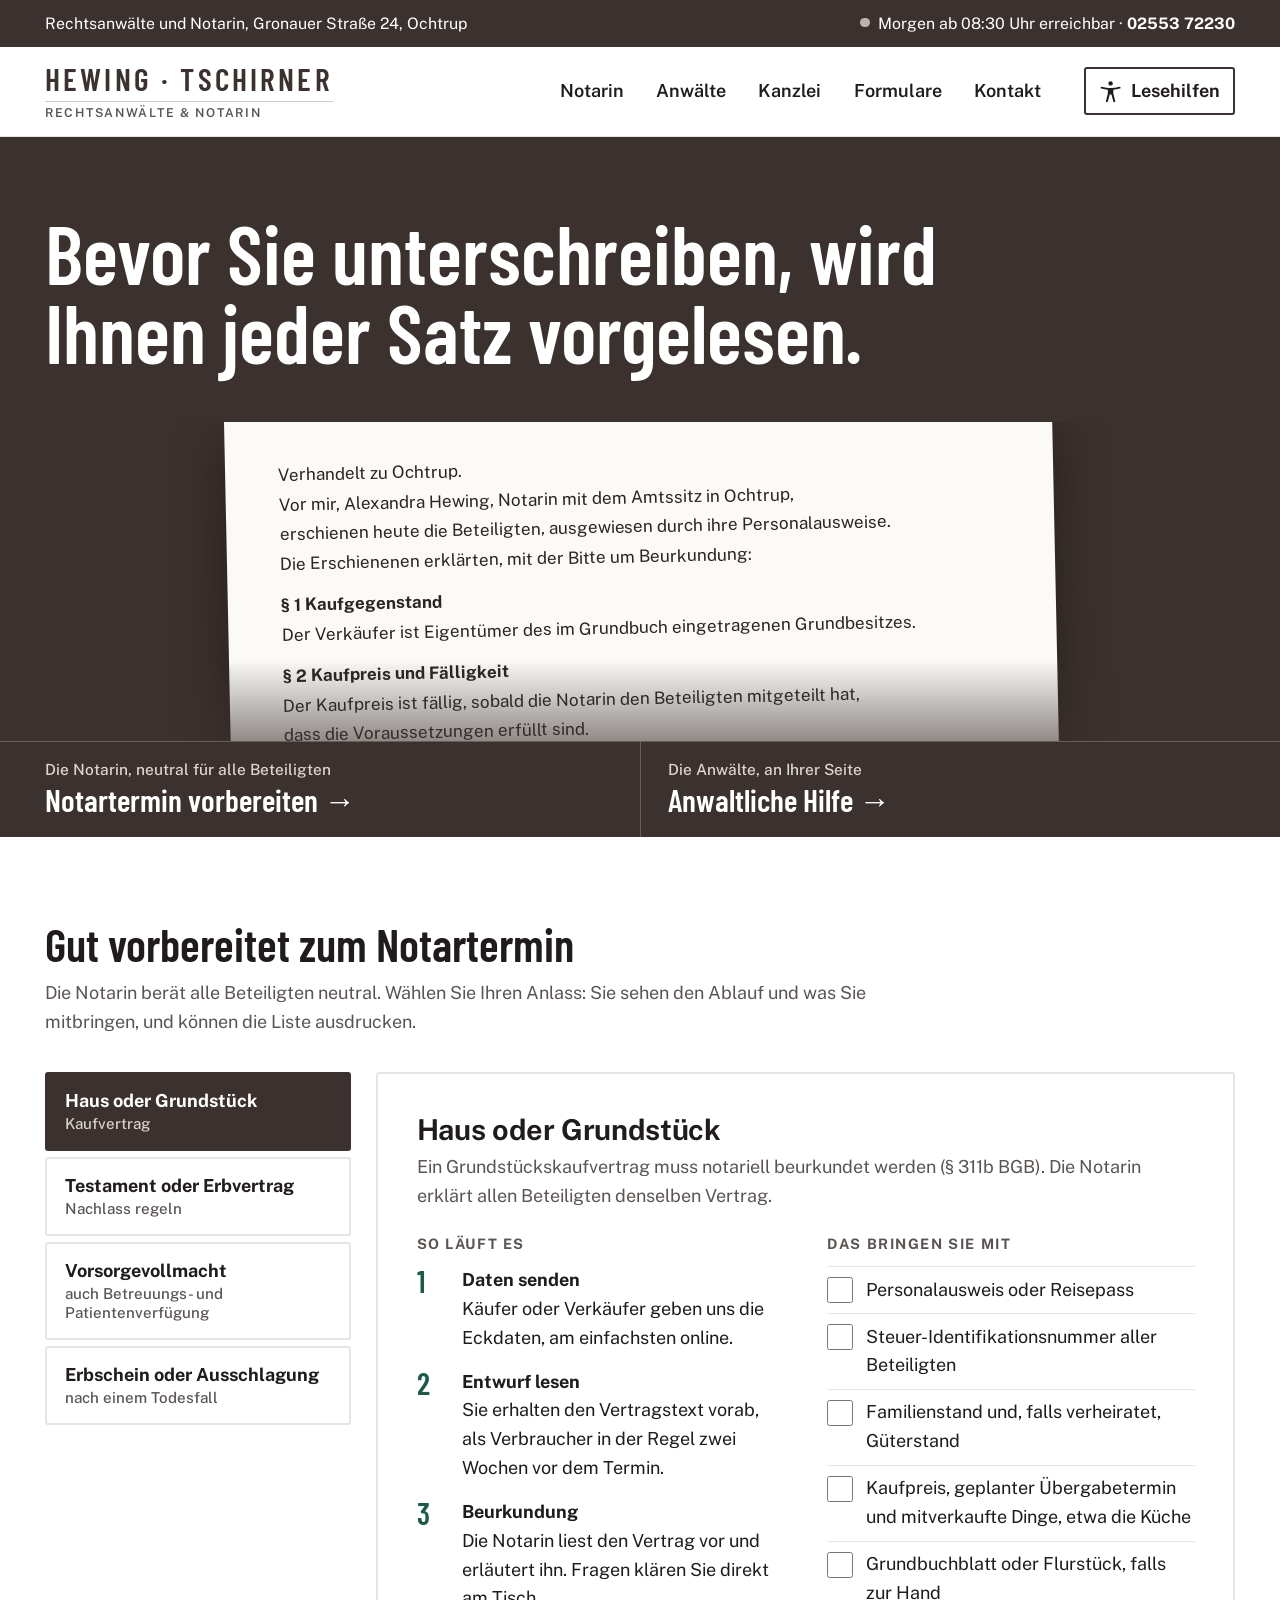
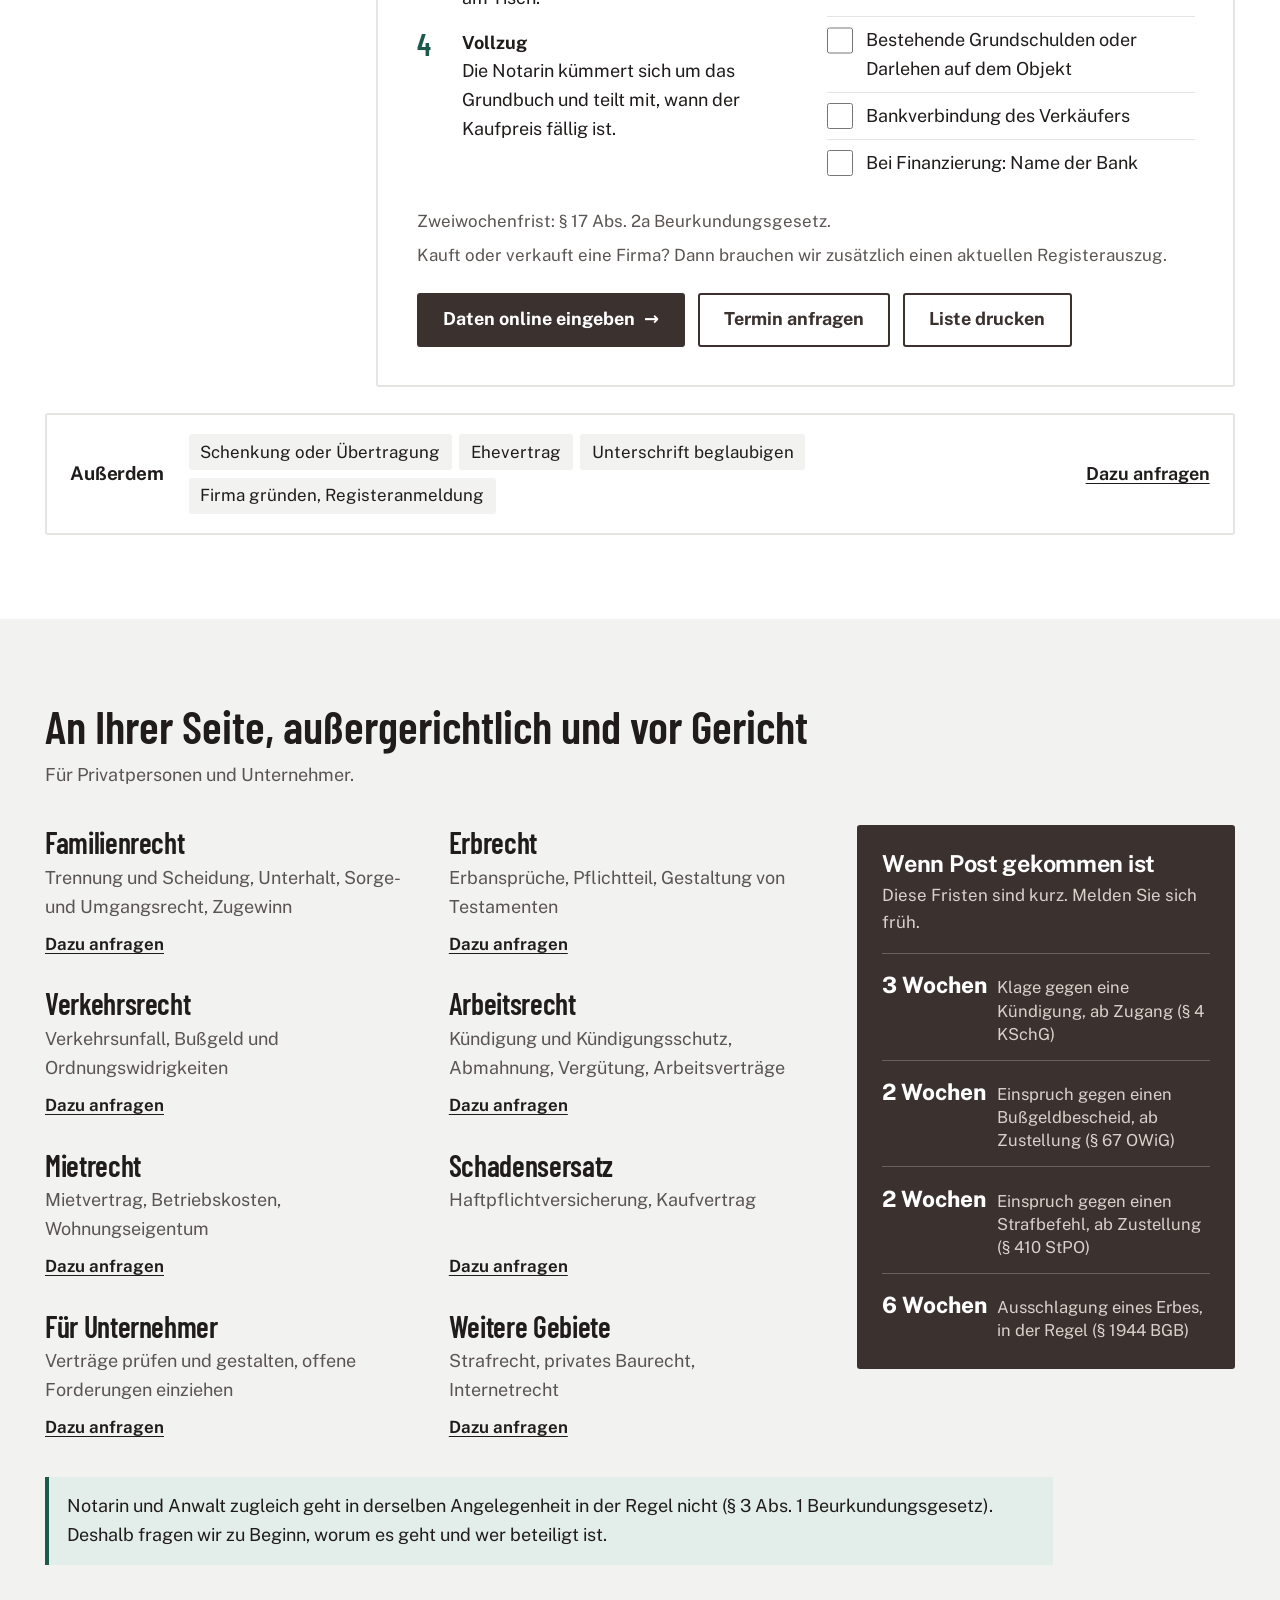
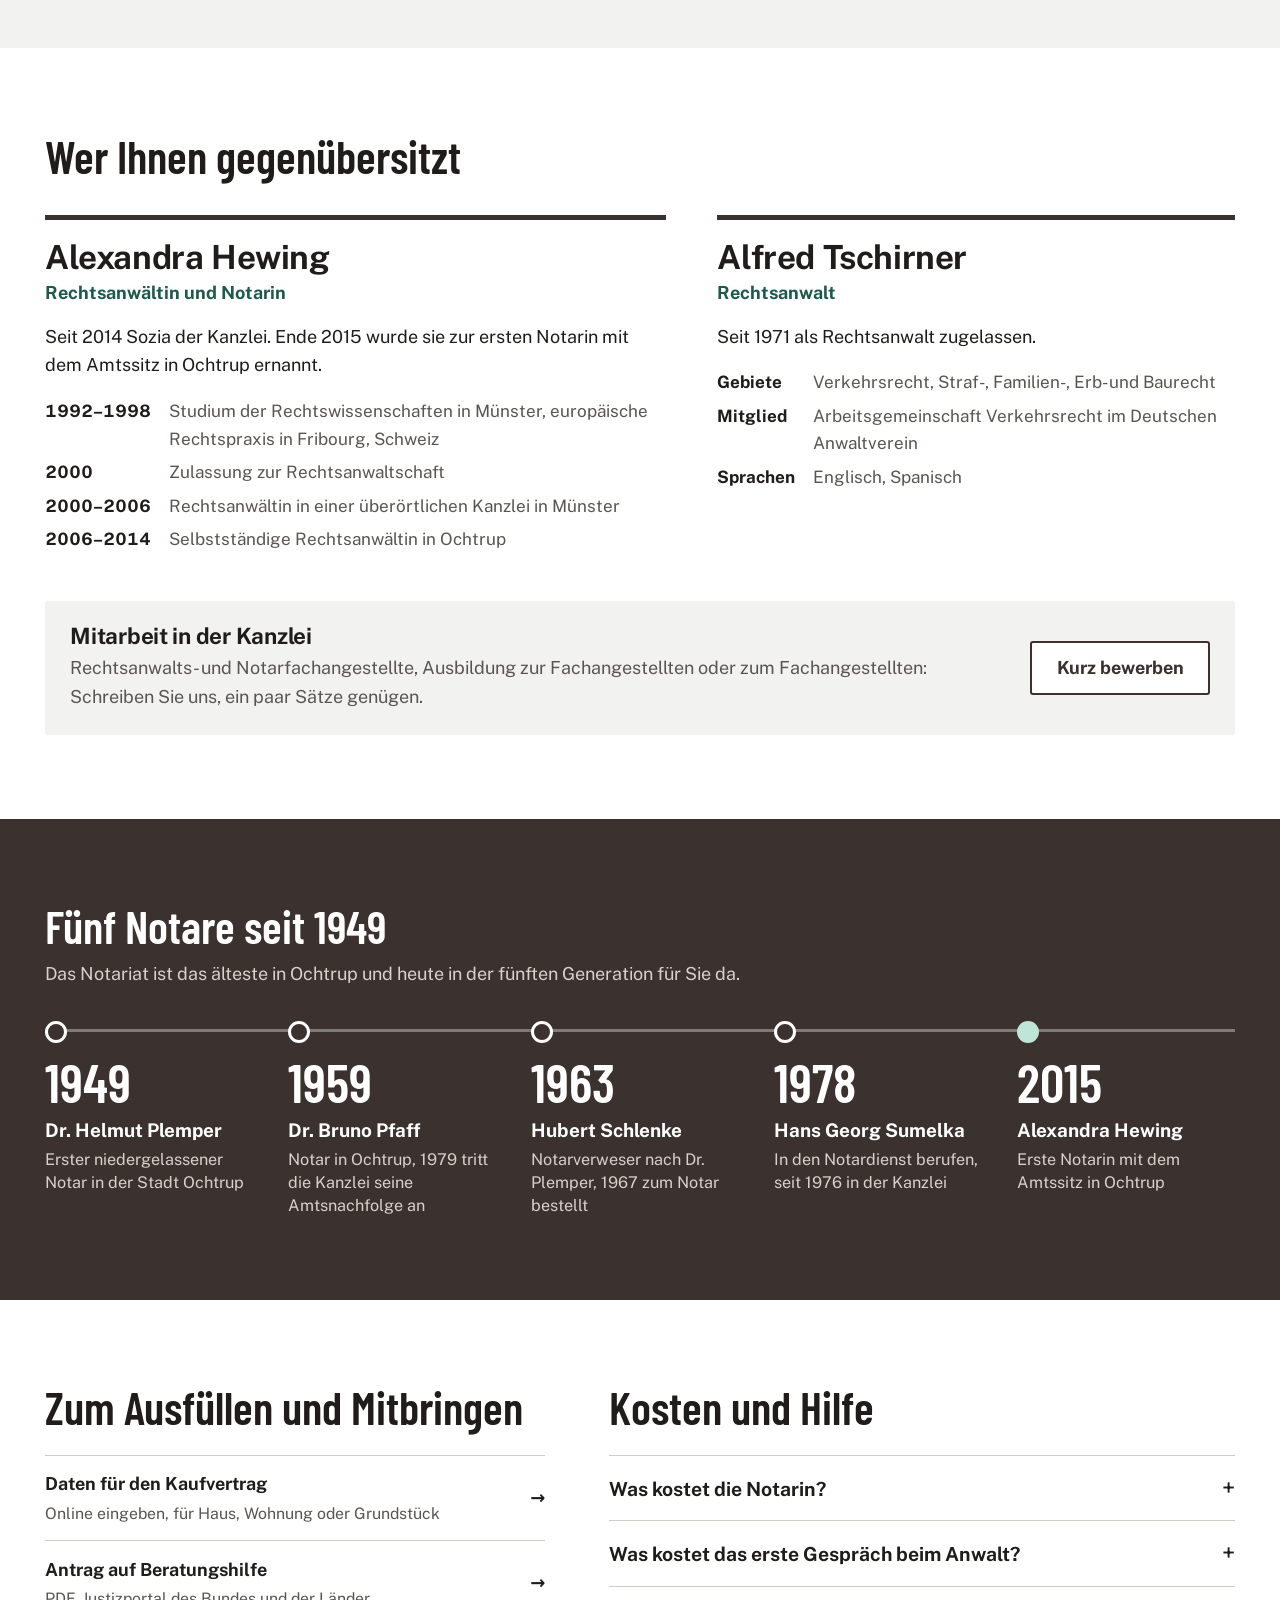
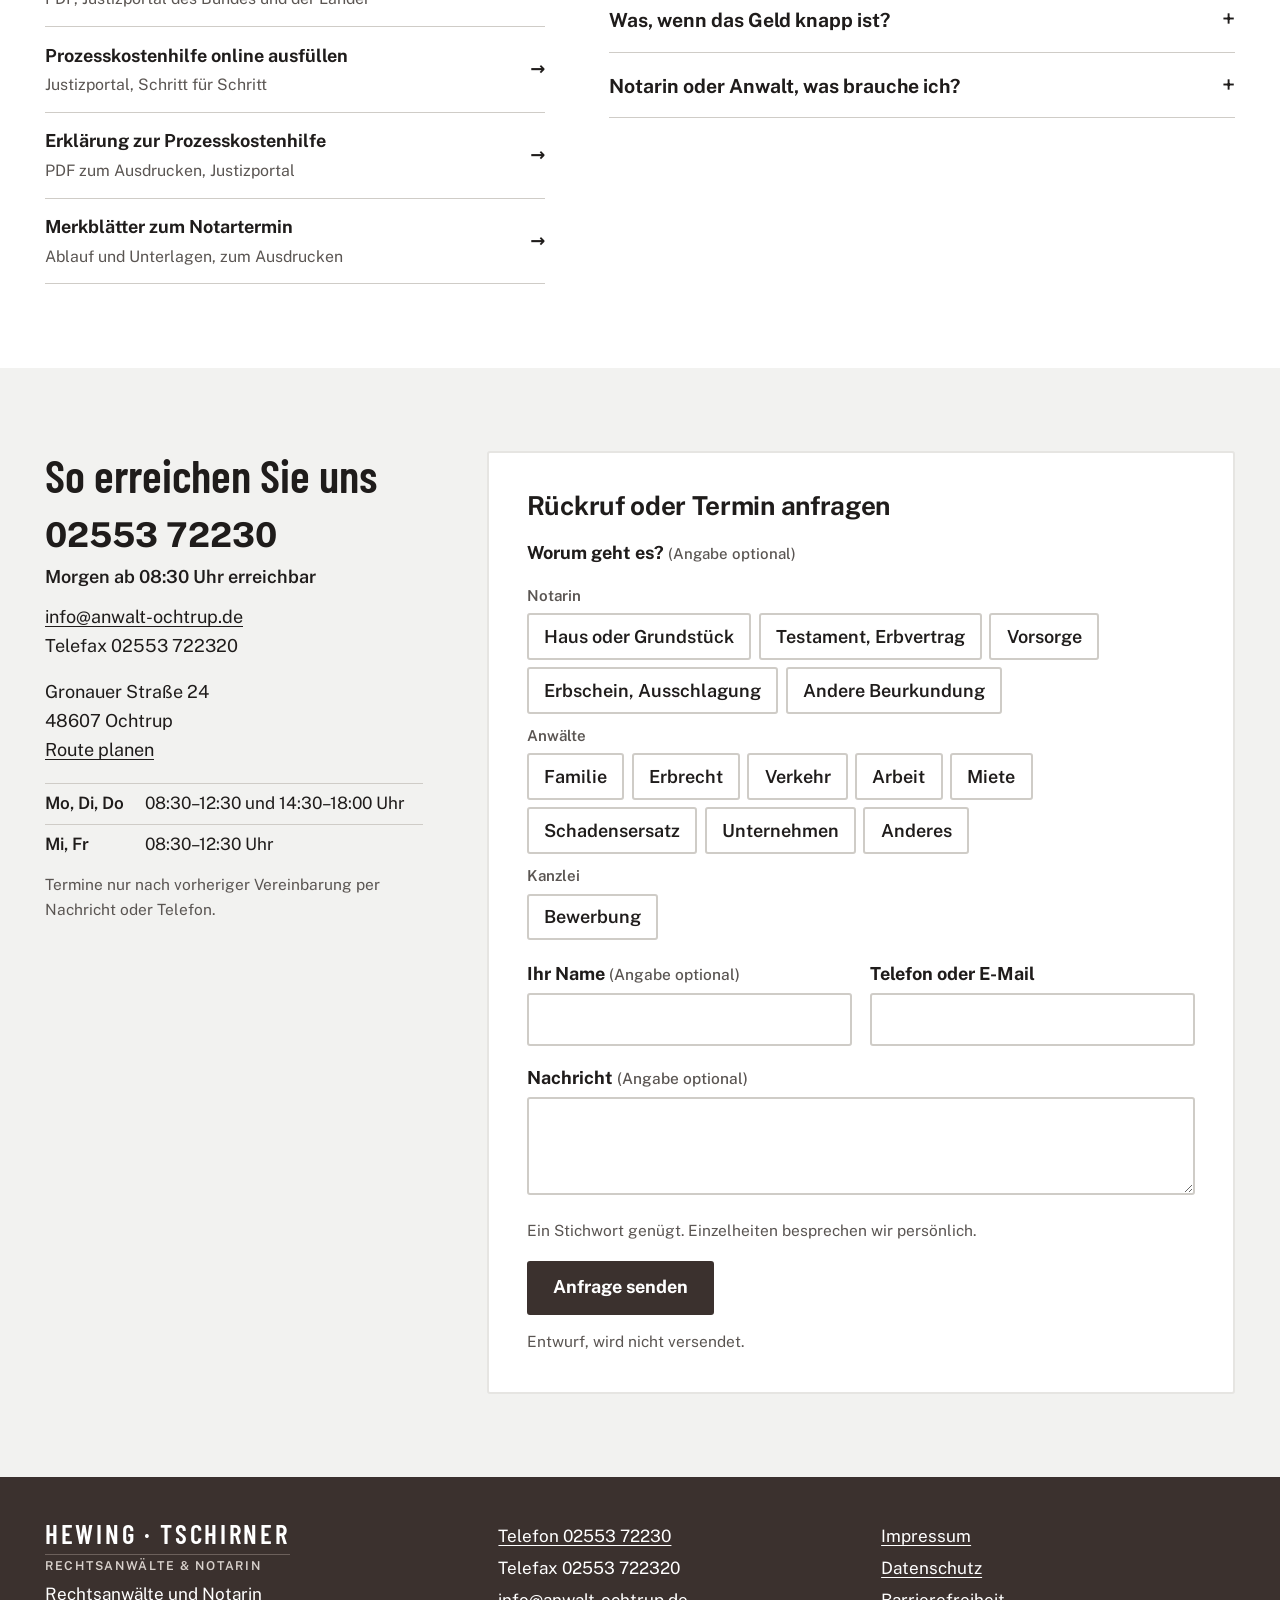
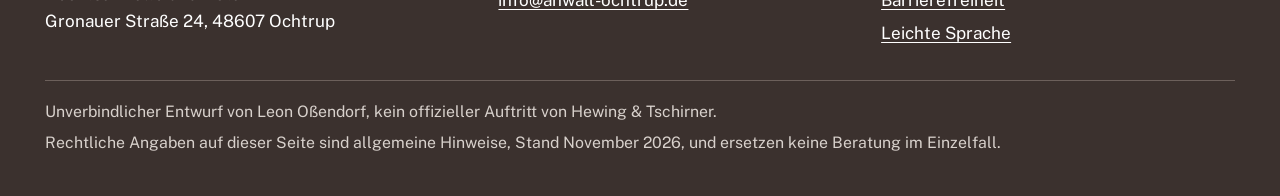
==== commit 8f94306d: "Hero Konzept 2: Vorlesen vor dem Unterschreiben, Urkunden-Ausschnitt statt Luftbild Co-Authored-By: " ====
--- a/index.html
+++ b/index.html
@@ -58,12 +58,23 @@
 <main id="inhalt" tabindex="-1">
 
 <section class="start" aria-labelledby="start-h">
-  <picture>
-    <source media="(max-width: 700px)" srcset="img/luftbild-hoch.webp" width="1080" height="1500">
-    <img class="start-bild" src="img/luftbild-breit.webp" width="2400" height="1300" alt="Luftbild: das Haus Gronauer Straße 24 in Ochtrup, zwischen alten Bäumen an der Gronauer Straße, weiß umrandet und beschriftet.">
-  </picture>
   <div class="wrap start-text">
-    <h1 id="start-h">Ochtrups ältestes Notariat liegt an der Gronauer Straße.</h1>
+    <h1 id="start-h">Bevor Sie unterschreiben, wird Ihnen jeder Satz vorgelesen.</h1>
+  </div>
+  <div class="wrap urkunde-rahmen" aria-hidden="true">
+    <div class="urkunde">
+      <p class="z">Verhandelt zu Ochtrup.</p>
+      <p class="z">Vor mir, Alexandra Hewing, Notarin mit dem Amtssitz in Ochtrup,</p>
+      <p class="z">erschienen heute die Beteiligten, ausgewiesen durch ihre Personalausweise.</p>
+      <p class="z">Die Erschienenen erklärten, mit der Bitte um Beurkundung:</p>
+      <p class="z k">§ 1 Kaufgegenstand</p>
+      <p class="z">Der Verkäufer ist Eigentümer des im Grundbuch eingetragenen Grundbesitzes.</p>
+      <p class="z k">§ 2 Kaufpreis und Fälligkeit</p>
+      <p class="z">Der Kaufpreis ist fällig, sobald die Notarin den Beteiligten mitgeteilt hat,</p>
+      <p class="z">dass die Voraussetzungen erfüllt sind.</p>
+      <p class="z">Vorgelesen, genehmigt und eigenhändig unterschrieben:</p>
+      <div class="unterschriften"><span></span><span></span><span></span></div>
+    </div>
   </div>
   <nav class="start-wege" aria-label="Ihr Anliegen">
     <div class="wrap">
@@ -71,7 +82,6 @@
       <a href="#anwaelte"><small>Die Anwälte, an Ihrer Seite</small>Anwaltliche Hilfe <span aria-hidden="true">→</span></a>
     </div>
   </nav>
-  <p class="bildquelle">Luftbild: Geobasis NRW, Datenlizenz Deutschland Zero 2.0</p>
 </section>
 
 <section class="abschnitt" id="notarin" aria-labelledby="notarin-h">
--- a/css/site.css
+++ b/css/site.css
@@ -84,25 +84,38 @@
 .knopf .pfeil{transition:transform .25s}
 .knopf:hover .pfeil{transform:translateX(3px)}
 
-/* Erster Bildschirm: das Haus aus der Luft */
-.start{position:relative;min-height:min(84vh,820px);display:flex;flex-direction:column;justify-content:flex-end;background:#2a2320;color:#fff;overflow:hidden}
-.start picture{position:absolute;inset:0}
-.start-bild{width:100%;height:100%;object-fit:cover;object-position:62% 30%}
-.start::before{content:"";position:absolute;inset:0;z-index:1;background:linear-gradient(90deg,rgba(28,22,20,.82) 0%,rgba(28,22,20,.55) 34%,rgba(28,22,20,0) 58%),linear-gradient(0deg,rgba(28,22,20,.7) 0%,rgba(28,22,20,0) 30%)}
-.start-text{position:relative;z-index:2;width:100%;padding-bottom:2.2rem}
-.start h1{font-size:clamp(2.7rem,5.7vw,5.2rem);line-height:.98;max-width:9.6em;text-wrap:balance;text-shadow:0 2px 18px rgba(0,0,0,.35)}
-.start-wege{position:relative;z-index:2;border-top:1px solid rgba(255,255,255,.28);background:rgba(28,22,20,.55);backdrop-filter:blur(6px)}
+/* Erster Bildschirm: Vorlesen vor dem Unterschreiben */
+.start{position:relative;background:var(--umbra);color:#fff;overflow:hidden;padding-top:clamp(2.6rem,6vw,5rem)}
+.start-text{position:relative;z-index:2}
+.start h1{font-size:clamp(2.8rem,6.4vw,5.9rem);line-height:.96;max-width:11.5em;text-wrap:balance}
+.urkunde-rahmen{position:relative;height:clamp(15rem,30vw,22rem);margin-top:clamp(1.8rem,4vw,3rem);overflow:hidden;-webkit-mask-image:linear-gradient(180deg,#000 62%,transparent 100%);mask-image:linear-gradient(180deg,#000 62%,transparent 100%)}
+.urkunde{position:relative;margin-left:clamp(0rem,14vw,14rem);max-width:46rem;background:#fbfaf7;color:#2a2523;padding:2.2rem 2.6rem 3rem;font-size:.95rem;line-height:1.75;transform:rotate(-1.2deg);transform-origin:left top;box-shadow:0 22px 50px rgba(0,0,0,.35)}
+.urkunde p{margin:0;padding:0 .35rem;border-radius:2px}
+.urkunde .k{font-weight:700;margin-top:.6rem}
+.unterschriften{display:grid;grid-template-columns:repeat(3,1fr);gap:1.6rem;margin-top:2.6rem}
+.unterschriften span{display:block;height:2px;background:#2a2523;opacity:.55}
+@keyframes lesen{0%{background:transparent}2%{background:#cfe9df}7.5%{background:#cfe9df}9.5%{background:transparent}100%{background:transparent}}
+.js .urkunde .z{animation:lesen 29.2s linear infinite}
+.urkunde .z:nth-of-type(1){animation-delay:0.0s}
+.urkunde .z:nth-of-type(2){animation-delay:2.2s}
+.urkunde .z:nth-of-type(3){animation-delay:4.4s}
+.urkunde .z:nth-of-type(4){animation-delay:6.6s}
+.urkunde .z:nth-of-type(5){animation-delay:8.8s}
+.urkunde .z:nth-of-type(6){animation-delay:11.0s}
+.urkunde .z:nth-of-type(7){animation-delay:13.2s}
+.urkunde .z:nth-of-type(8){animation-delay:15.4s}
+.urkunde .z:nth-of-type(9){animation-delay:17.6s}
+.urkunde .z:nth-of-type(10){animation-delay:19.8s}
+.urkunde .z:nth-of-type(11){animation-delay:22.0s}
+.start-wege{position:relative;z-index:2;margin-top:-3.6rem;border-top:1px solid rgba(255,255,255,.22);background:var(--umbra)}
 .start-wege .wrap{display:grid;grid-template-columns:1fr 1fr}
 .start-wege a{display:block;padding:1.05rem 1.5rem 1.15rem 0;text-decoration:none;font-family:var(--schild);font-weight:600;font-size:1.75rem;line-height:1.1;color:#fff}
-.start-wege a+a{padding-left:1.5rem;border-left:1px solid rgba(255,255,255,.28)}
+.start-wege a+a{padding-left:1.5rem;border-left:1px solid rgba(255,255,255,.22)}
 .start-wege small{display:block;font-family:var(--sans);font-weight:500;font-size:.86rem;color:#ddd5cf;margin-bottom:.2rem}
 .start-wege a span{display:inline-block;transition:transform .25s}
 .start-wege a:hover span{transform:translateX(.35rem)}
 .start-wege a:hover{color:#bfe5d8}
-.bildquelle{position:absolute;z-index:2;right:.7rem;top:.5rem;margin:0;font-size:.68rem;color:rgba(255,255,255,.85);text-shadow:0 1px 3px rgba(0,0,0,.8)}
 .start :focus-visible{outline-color:#bfe5d8}
-@keyframes heran{from{transform:scale(1.06)}to{transform:scale(1)}}
-.js .start-bild{animation:heran 1.6s cubic-bezier(.2,.7,.2,1) both}
 
 /* Abschnitte */
 .abschnitt{padding-block:clamp(3.2rem,6.5vw,5.4rem)}
@@ -275,7 +288,7 @@
 html.ruhig{scroll-behavior:auto}
 html.ruhig *,html.ruhig *::before,html.ruhig *::after{animation:none!important;transition:none!important}
 html.ruhig [data-zeigen]{opacity:1!important;transform:none!important}
-html.kontrast .start::before{background:rgba(0,0,0,.78)}
+html.kontrast .urkunde{box-shadow:none;border:2px solid #fff}
 
 /* Mittlere Breite */
 @media (max-width:1120px){
@@ -308,11 +321,10 @@
   .reiter{grid-template-columns:1fr}
   .kopf-innen{gap:.5rem;padding-block:.7rem}
   .hilfe-knopf .wort{display:none}
-  .start{min-height:calc(100svh - 11rem)}
-  .start-bild{object-position:50% 0}
-  .start::before{background:linear-gradient(0deg,rgba(28,22,20,.92) 0%,rgba(28,22,20,.7) 38%,rgba(28,22,20,0) 62%)}
-  .start h1{font-size:2.55rem}
-  .start-text{padding-bottom:1.4rem}
+  .start h1{font-size:2.65rem}
+  .urkunde-rahmen{height:13.5rem}
+  .urkunde{margin-left:0;padding:1.3rem 1.2rem 2rem;font-size:.8rem;line-height:1.65}
+  .start-wege{margin-top:-2.4rem}
   .start-wege .wrap{grid-template-columns:1fr}
   .start-wege a{font-size:1.45rem;padding:.8rem 0}
   .start-wege a+a{padding-left:0;border-left:0;border-top:1px solid rgba(255,255,255,.28)}
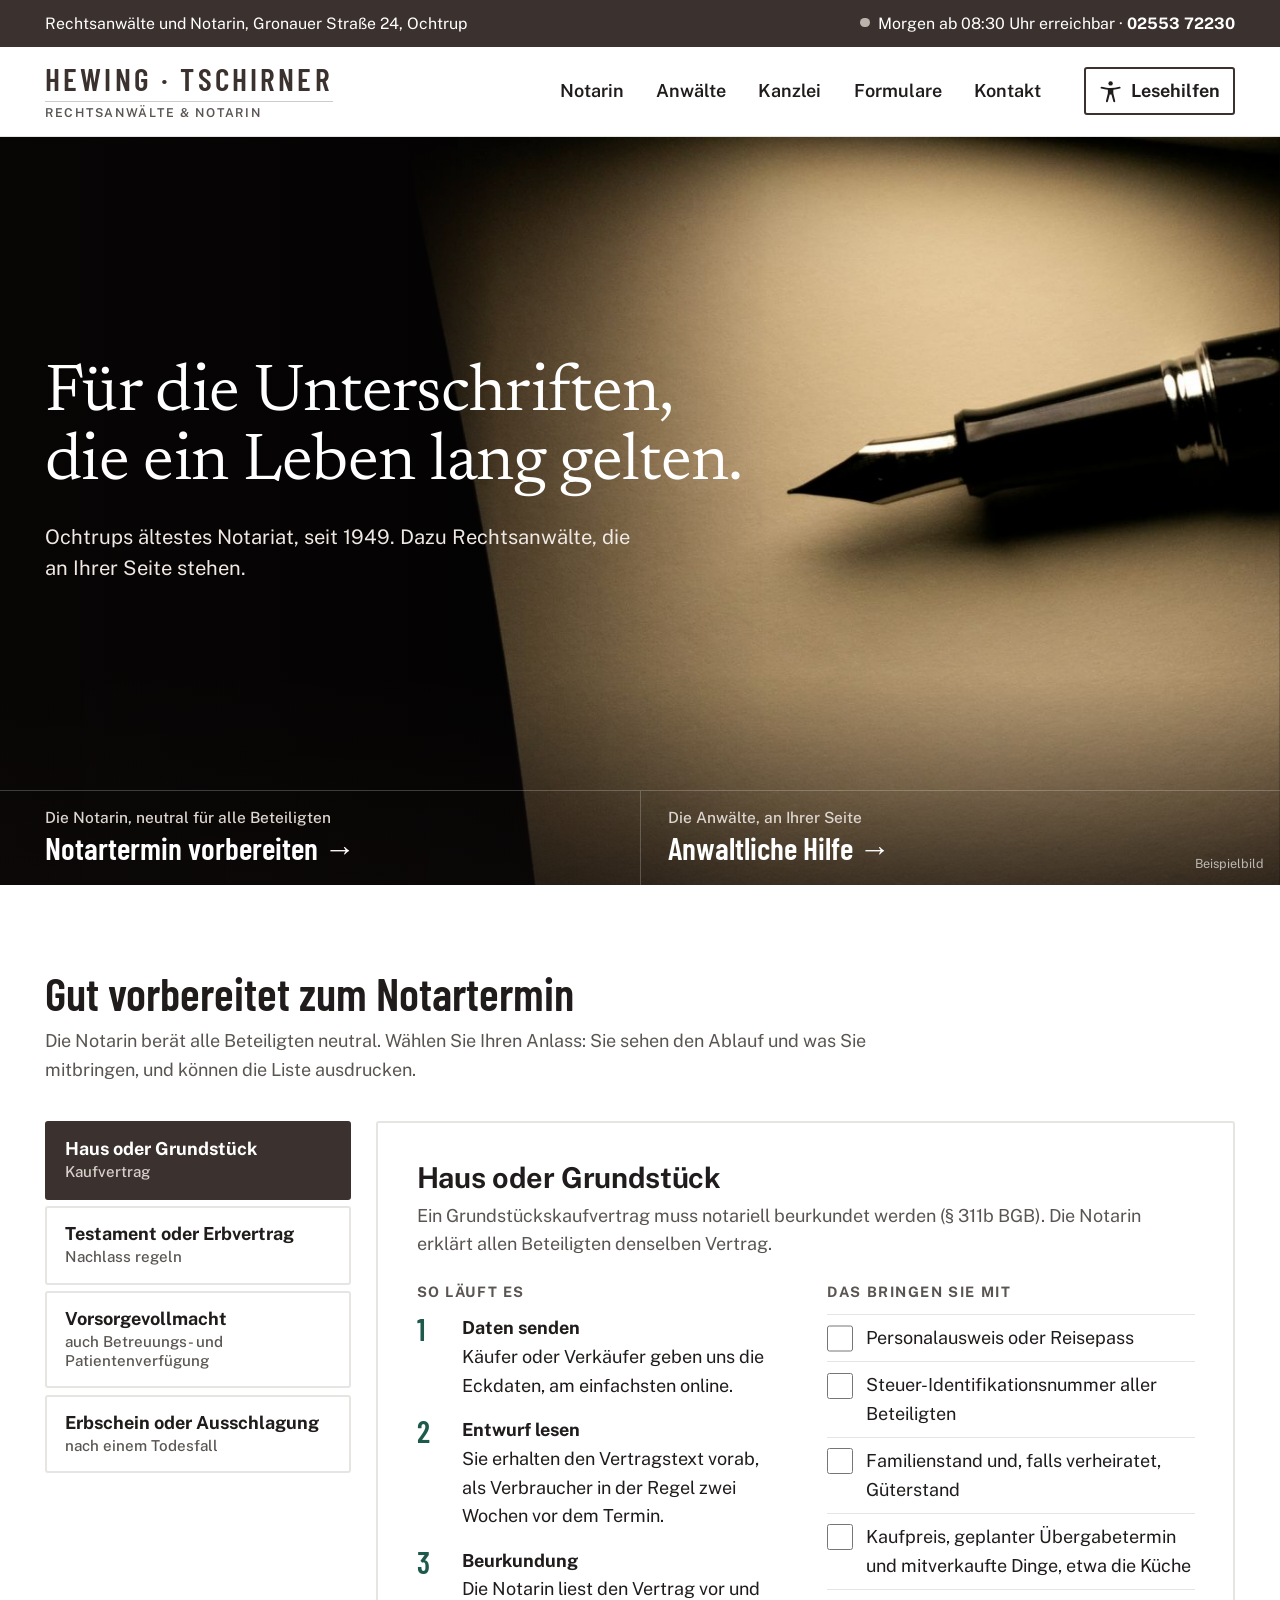
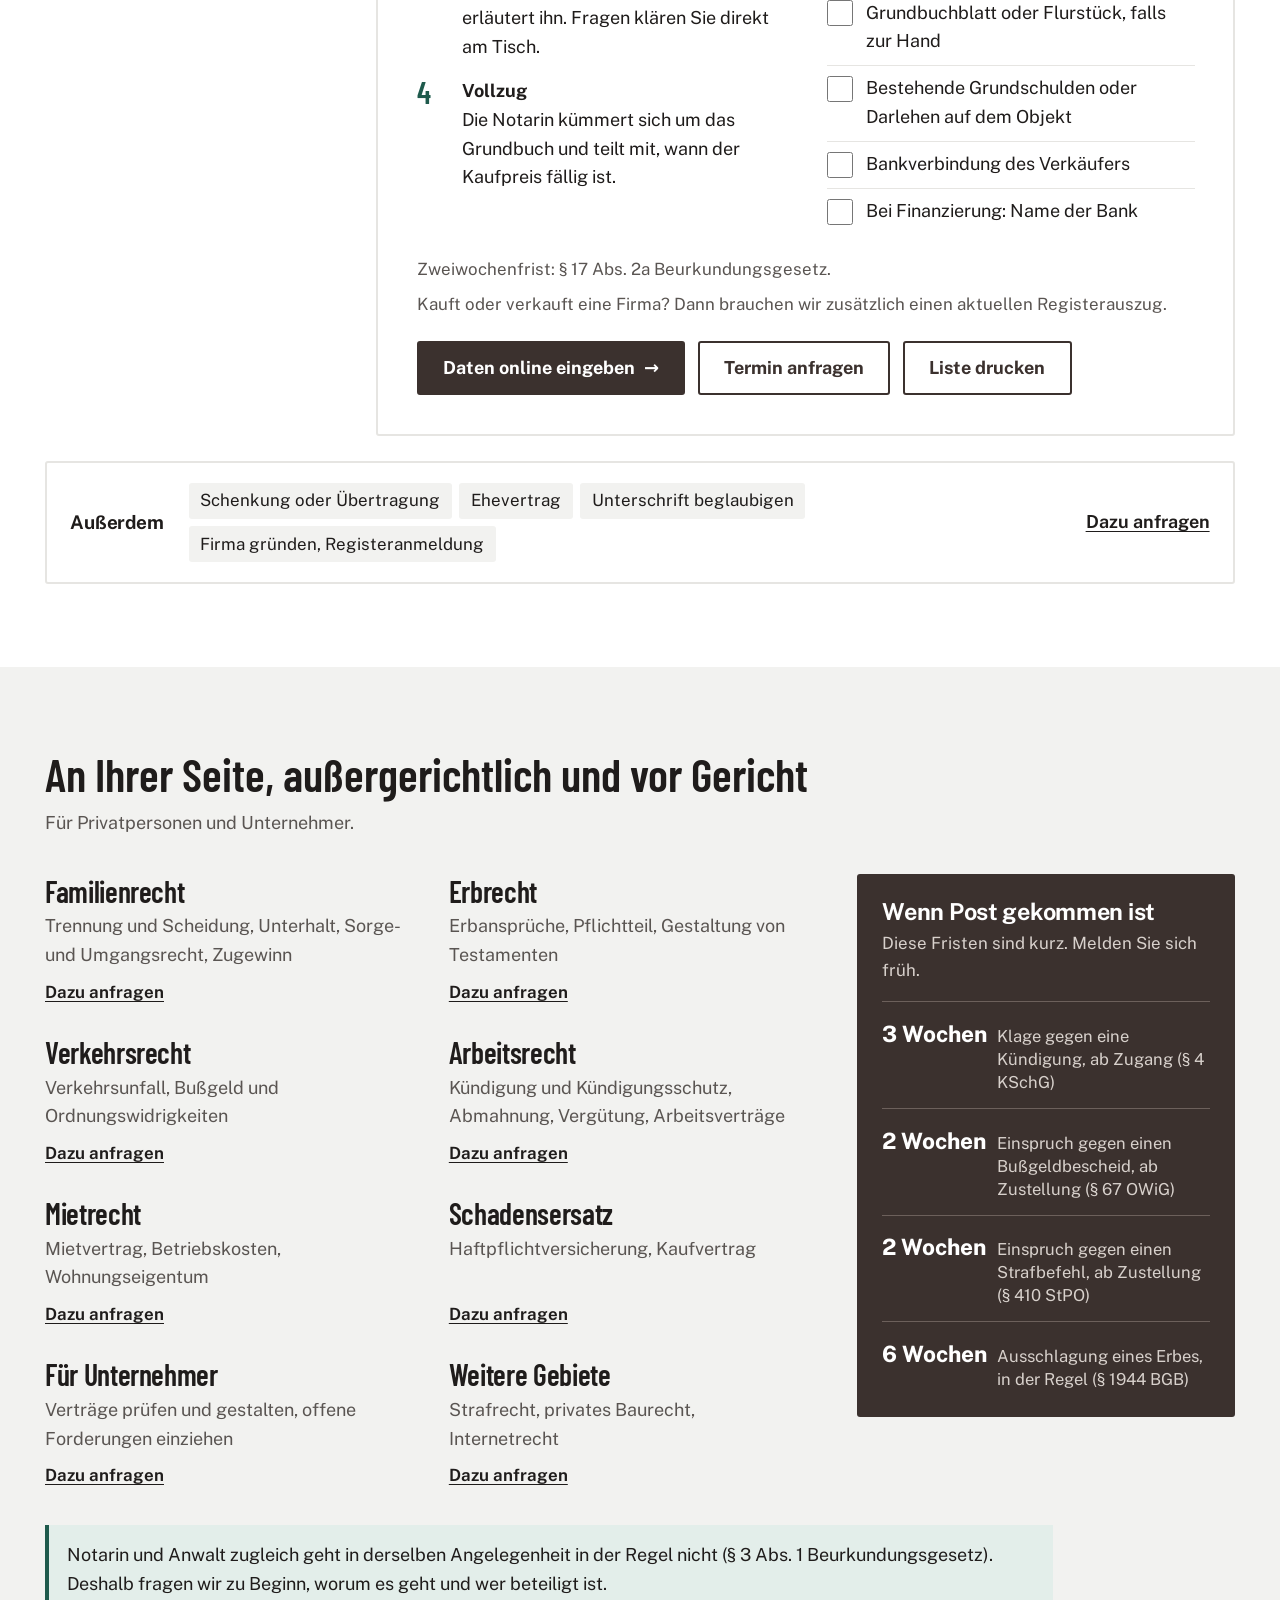
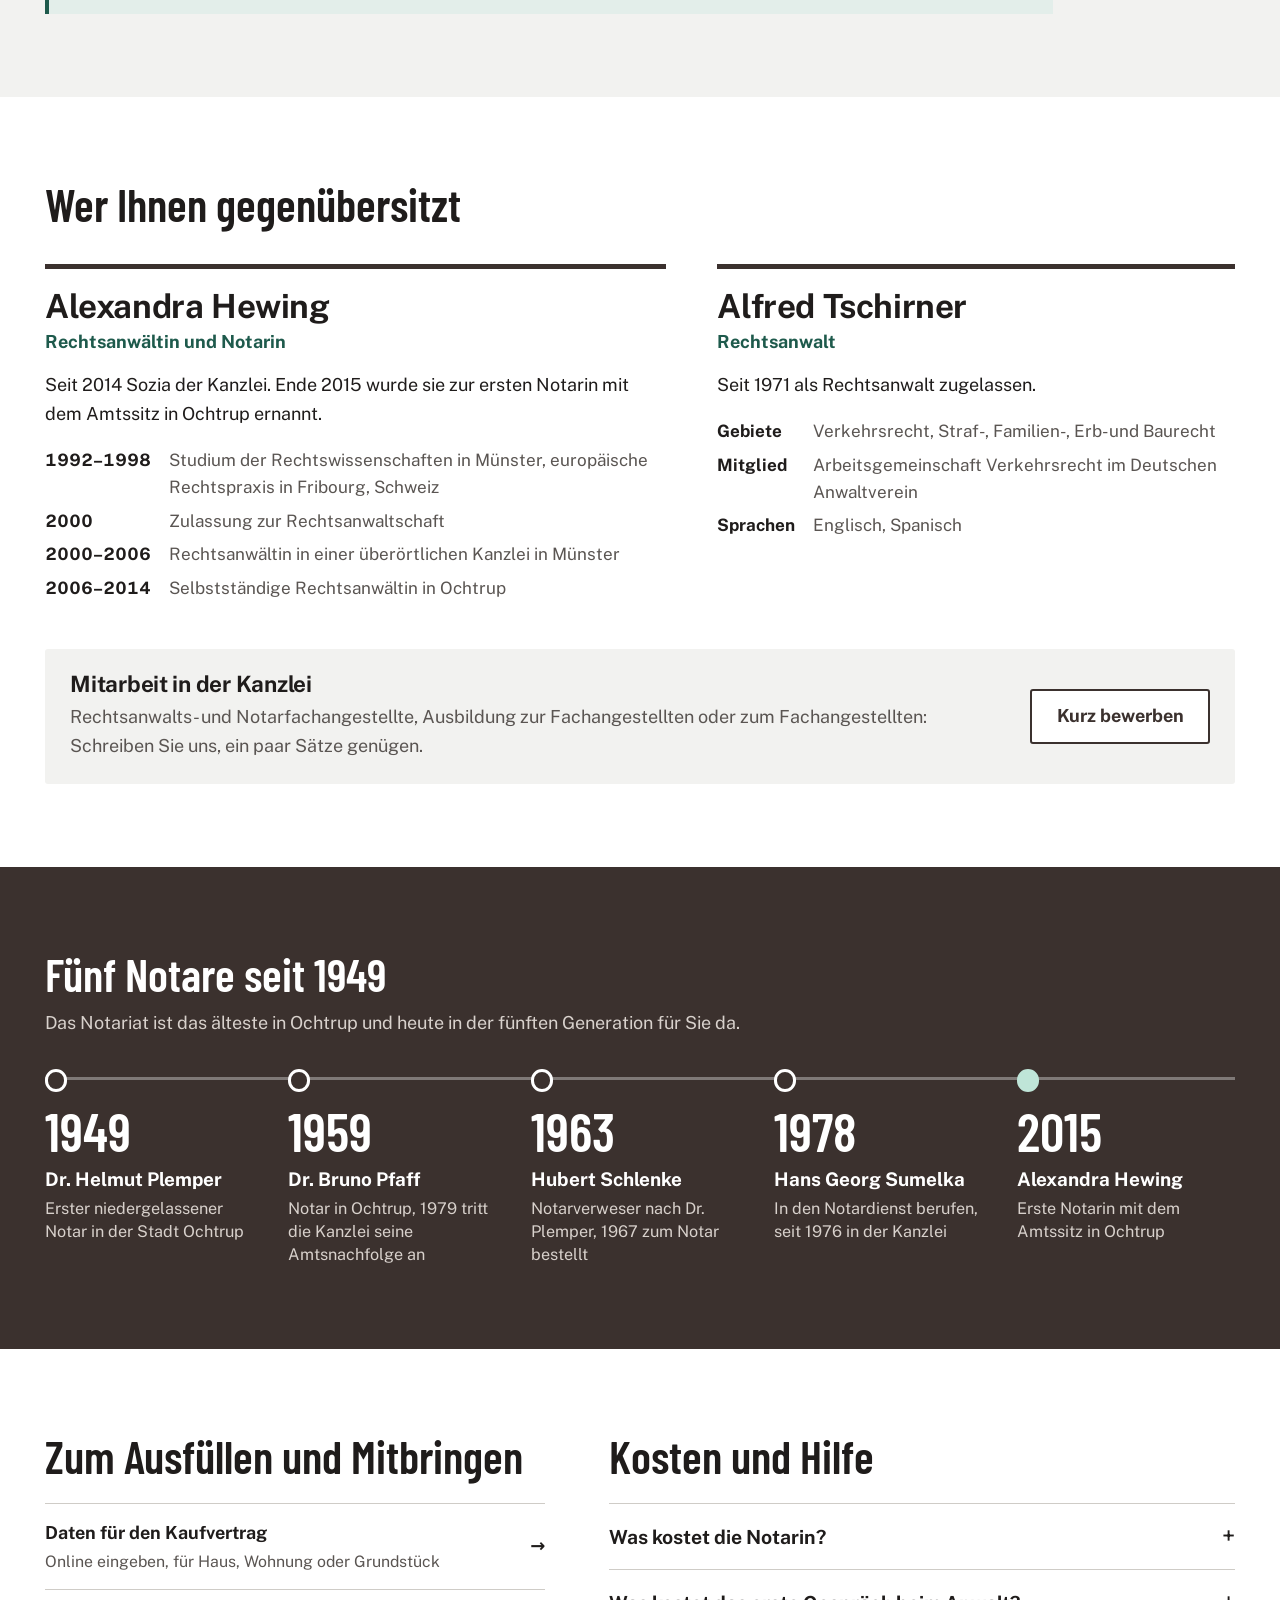
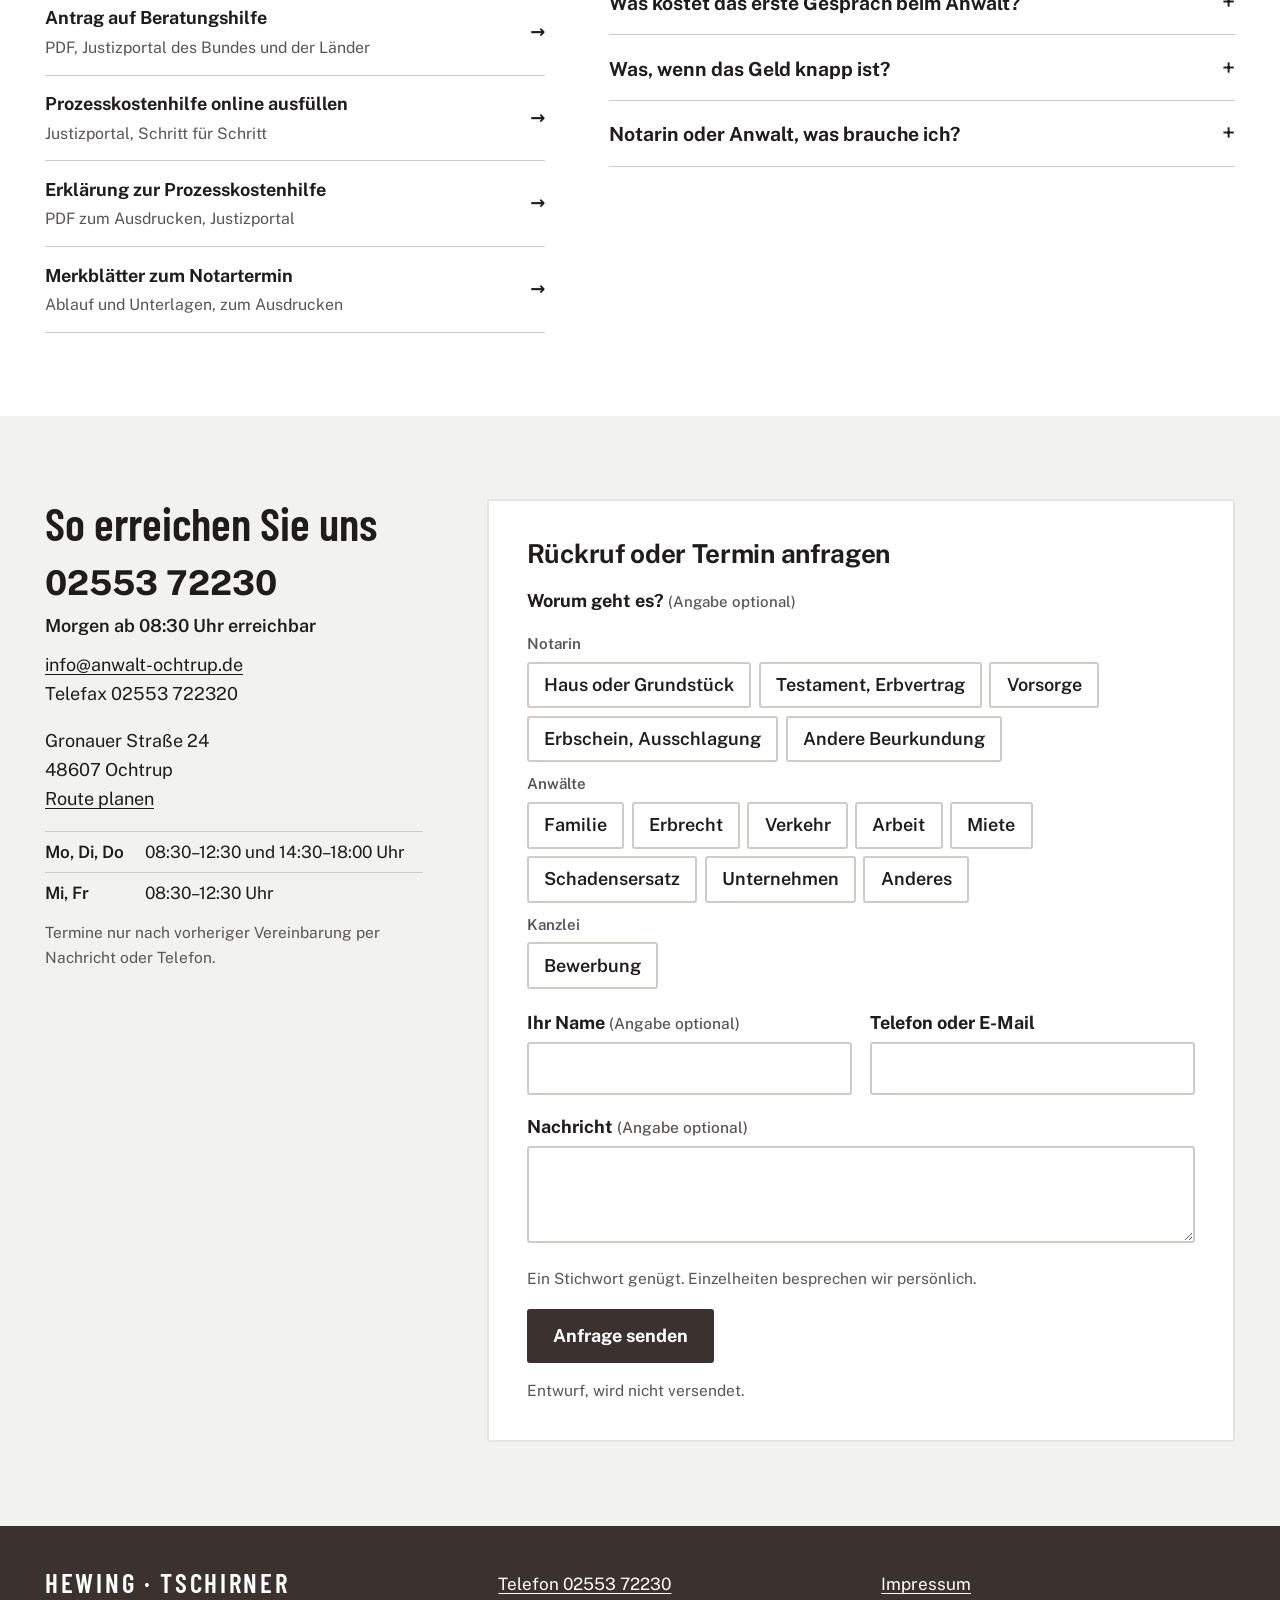
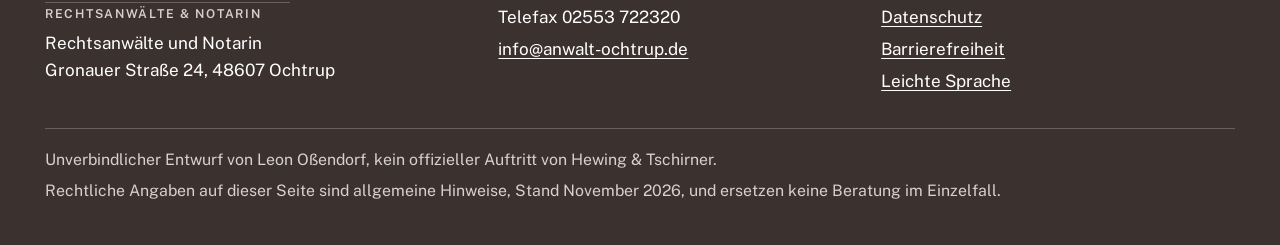
==== commit fa43ad80: "Hero neu: Füller im Lampenlicht, ein Satz, Notariat seit 1949 (Beispielbild Unsplash) Co-Authored-By" ====
--- a/index.html
+++ b/index.html
@@ -9,6 +9,7 @@
 <link rel="icon" href="img/favicon.svg" type="image/svg+xml">
 <link rel="preload" href="fonts/public-sans-var.woff2" as="font" type="font/woff2" crossorigin>
 <link rel="preload" href="fonts/barlow-condensed-600.woff2" as="font" type="font/woff2" crossorigin>
+<link rel="preload" href="fonts/newsreader.woff2" as="font" type="font/woff2" crossorigin>
 <link rel="stylesheet" href="css/site.css">
 <script>document.documentElement.classList.add('js')</script>
 </head>
@@ -58,24 +59,12 @@
 <main id="inhalt" tabindex="-1">
 
 <section class="start" aria-labelledby="start-h">
+  <picture class="start-bild"><source media="(max-width:640px)" srcset="img/held-m.jpg" width="900" height="1293"><img src="img/held.jpg" alt="" width="2400" height="823" fetchpriority="high"></picture>
   <div class="wrap start-text">
-    <h1 id="start-h">Bevor Sie unterschreiben, wird Ihnen jeder Satz vorgelesen.</h1>
-  </div>
-  <div class="wrap urkunde-rahmen" aria-hidden="true">
-    <div class="urkunde">
-      <p class="z">Verhandelt zu Ochtrup.</p>
-      <p class="z">Vor mir, Alexandra Hewing, Notarin mit dem Amtssitz in Ochtrup,</p>
-      <p class="z">erschienen heute die Beteiligten, ausgewiesen durch ihre Personalausweise.</p>
-      <p class="z">Die Erschienenen erklärten, mit der Bitte um Beurkundung:</p>
-      <p class="z k">§ 1 Kaufgegenstand</p>
-      <p class="z">Der Verkäufer ist Eigentümer des im Grundbuch eingetragenen Grundbesitzes.</p>
-      <p class="z k">§ 2 Kaufpreis und Fälligkeit</p>
-      <p class="z">Der Kaufpreis ist fällig, sobald die Notarin den Beteiligten mitgeteilt hat,</p>
-      <p class="z">dass die Voraussetzungen erfüllt sind.</p>
-      <p class="z">Vorgelesen, genehmigt und eigenhändig unterschrieben:</p>
-      <div class="unterschriften"><span></span><span></span><span></span></div>
-    </div>
-  </div>
+    <h1 id="start-h">Für die Unterschriften, die ein Leben lang gelten.</h1>
+    <p class="start-satz">Ochtrups ältestes Notariat, seit 1949. Dazu Rechtsanwälte, die an Ihrer Seite stehen.</p>
+  </div>
+  <p class="beispielbild">Beispielbild</p>
   <nav class="start-wege" aria-label="Ihr Anliegen">
     <div class="wrap">
       <a href="#notarin"><small>Die Notarin, neutral für alle Beteiligten</small>Notartermin vorbereiten <span aria-hidden="true">→</span></a>
--- a/css/site.css
+++ b/css/site.css
@@ -1,5 +1,6 @@
 /* Hewing & Tschirner, Entwurf. Schriften liegen lokal, kein Dienst von außen. */
 @font-face{font-family:"Public Sans";src:url(../fonts/public-sans-var.woff2) format("woff2");font-weight:100 900;font-style:normal;font-display:swap}
+@font-face{font-family:"Newsreader";src:url(../fonts/newsreader.woff2) format("woff2");font-weight:200 800;font-style:normal;font-display:swap}
 @font-face{font-family:"Barlow Condensed";src:url(../fonts/barlow-condensed-600.woff2) format("woff2");font-weight:600;font-style:normal;font-display:swap}
 
 :root{
@@ -84,30 +85,23 @@
 .knopf .pfeil{transition:transform .25s}
 .knopf:hover .pfeil{transform:translateX(3px)}
 
-/* Erster Bildschirm: Vorlesen vor dem Unterschreiben */
-.start{position:relative;background:var(--umbra);color:#fff;overflow:hidden;padding-top:clamp(2.6rem,6vw,5rem)}
-.start-text{position:relative;z-index:2}
-.start h1{font-size:clamp(2.8rem,6.4vw,5.9rem);line-height:.96;max-width:11.5em;text-wrap:balance}
-.urkunde-rahmen{position:relative;height:clamp(15rem,30vw,22rem);margin-top:clamp(1.8rem,4vw,3rem);overflow:hidden;-webkit-mask-image:linear-gradient(180deg,#000 62%,transparent 100%);mask-image:linear-gradient(180deg,#000 62%,transparent 100%)}
-.urkunde{position:relative;margin-left:clamp(0rem,14vw,14rem);max-width:46rem;background:#fbfaf7;color:#2a2523;padding:2.2rem 2.6rem 3rem;font-size:.95rem;line-height:1.75;transform:rotate(-1.2deg);transform-origin:left top;box-shadow:0 22px 50px rgba(0,0,0,.35)}
-.urkunde p{margin:0;padding:0 .35rem;border-radius:2px}
-.urkunde .k{font-weight:700;margin-top:.6rem}
-.unterschriften{display:grid;grid-template-columns:repeat(3,1fr);gap:1.6rem;margin-top:2.6rem}
-.unterschriften span{display:block;height:2px;background:#2a2523;opacity:.55}
-@keyframes lesen{0%{background:transparent}2%{background:#cfe9df}7.5%{background:#cfe9df}9.5%{background:transparent}100%{background:transparent}}
-.js .urkunde .z{animation:lesen 29.2s linear infinite}
-.urkunde .z:nth-of-type(1){animation-delay:0.0s}
-.urkunde .z:nth-of-type(2){animation-delay:2.2s}
-.urkunde .z:nth-of-type(3){animation-delay:4.4s}
-.urkunde .z:nth-of-type(4){animation-delay:6.6s}
-.urkunde .z:nth-of-type(5){animation-delay:8.8s}
-.urkunde .z:nth-of-type(6){animation-delay:11.0s}
-.urkunde .z:nth-of-type(7){animation-delay:13.2s}
-.urkunde .z:nth-of-type(8){animation-delay:15.4s}
-.urkunde .z:nth-of-type(9){animation-delay:17.6s}
-.urkunde .z:nth-of-type(10){animation-delay:19.8s}
-.urkunde .z:nth-of-type(11){animation-delay:22.0s}
-.start-wege{position:relative;z-index:2;margin-top:-3.6rem;border-top:1px solid rgba(255,255,255,.22);background:var(--umbra)}
+/* Erster Bildschirm: Füller im Lampenlicht (Beispielbild), ein Satz, zwei Wege */
+.start{position:relative;overflow:hidden;background:#0e0a09;color:#fff;isolation:isolate;min-height:max(34rem,calc(100vh - 8.4rem));display:flex;flex-direction:column}
+.start-bild{position:absolute;inset:0;z-index:-1}
+.start-bild img{width:100%;height:100%;object-fit:cover;object-position:46% 60%}
+.start-bild::after{content:"";position:absolute;inset:0;background:linear-gradient(90deg,rgba(14,10,9,.55) 0%,rgba(14,10,9,.25) 40%,rgba(14,10,9,0) 60%),linear-gradient(0deg,rgba(14,10,9,.6),rgba(14,10,9,0) 28%)}
+.start-text{flex:1;display:flex;flex-direction:column;justify-content:center;width:100%;padding-block:4rem 3rem}
+.start h1{font-family:"Newsreader",Georgia,serif;font-weight:380;font-size:clamp(2.6rem,5.2vw,4.9rem);line-height:1.04;letter-spacing:-.01em;max-width:10.5em;text-wrap:balance}
+.start-satz{font-size:1.12rem;line-height:1.55;color:#efe8e3;max-width:34rem;margin:1.3rem 0 0}
+.beispielbild{position:absolute;right:.9rem;bottom:.6rem;margin:0;font-size:.7rem;color:rgba(255,255,255,.66);z-index:2}
+@media (prefers-reduced-motion:no-preference){
+  .start-bild img{animation:start-bild 2.4s cubic-bezier(.2,.7,.2,1) both}
+  .start h1,.start-satz{animation:start-text .9s cubic-bezier(.2,.7,.2,1) both}
+  .start-satz{animation-delay:.18s}
+}
+@keyframes start-bild{from{transform:scale(1.06);opacity:.4}to{transform:none;opacity:1}}
+@keyframes start-text{from{opacity:0;transform:translateY(.8rem)}to{opacity:1;transform:none}}
+.start-wege{position:relative;z-index:2;border-top:1px solid rgba(255,255,255,.22)}
 .start-wege .wrap{display:grid;grid-template-columns:1fr 1fr}
 .start-wege a{display:block;padding:1.05rem 1.5rem 1.15rem 0;text-decoration:none;font-family:var(--schild);font-weight:600;font-size:1.75rem;line-height:1.1;color:#fff}
 .start-wege a+a{padding-left:1.5rem;border-left:1px solid rgba(255,255,255,.22)}
@@ -288,7 +282,7 @@
 html.ruhig{scroll-behavior:auto}
 html.ruhig *,html.ruhig *::before,html.ruhig *::after{animation:none!important;transition:none!important}
 html.ruhig [data-zeigen]{opacity:1!important;transform:none!important}
-html.kontrast .urkunde{box-shadow:none;border:2px solid #fff}
+html.kontrast .start-bild::after{background:rgba(0,0,0,.82)}
 
 /* Mittlere Breite */
 @media (max-width:1120px){
@@ -321,10 +315,13 @@
   .reiter{grid-template-columns:1fr}
   .kopf-innen{gap:.5rem;padding-block:.7rem}
   .hilfe-knopf .wort{display:none}
-  .start h1{font-size:2.65rem}
-  .urkunde-rahmen{height:13.5rem}
-  .urkunde{margin-left:0;padding:1.3rem 1.2rem 2rem;font-size:.8rem;line-height:1.65}
-  .start-wege{margin-top:-2.4rem}
+  .start{min-height:calc(100svh - 7.6rem)}
+  .start-bild img{object-position:50% 100%}
+  .start-bild::after{background:linear-gradient(180deg,rgba(0,0,0,.2) 0%,rgba(0,0,0,0) 45%,rgba(14,10,9,.75) 100%)}
+  .start-text{justify-content:flex-start;padding-top:2.4rem}
+  .start h1{font-size:2.55rem}
+  .start-satz{font-size:1rem}
+  .beispielbild{bottom:auto;top:.5rem}
   .start-wege .wrap{grid-template-columns:1fr}
   .start-wege a{font-size:1.45rem;padding:.8rem 0}
   .start-wege a+a{padding-left:0;border-left:0;border-top:1px solid rgba(255,255,255,.28)}
